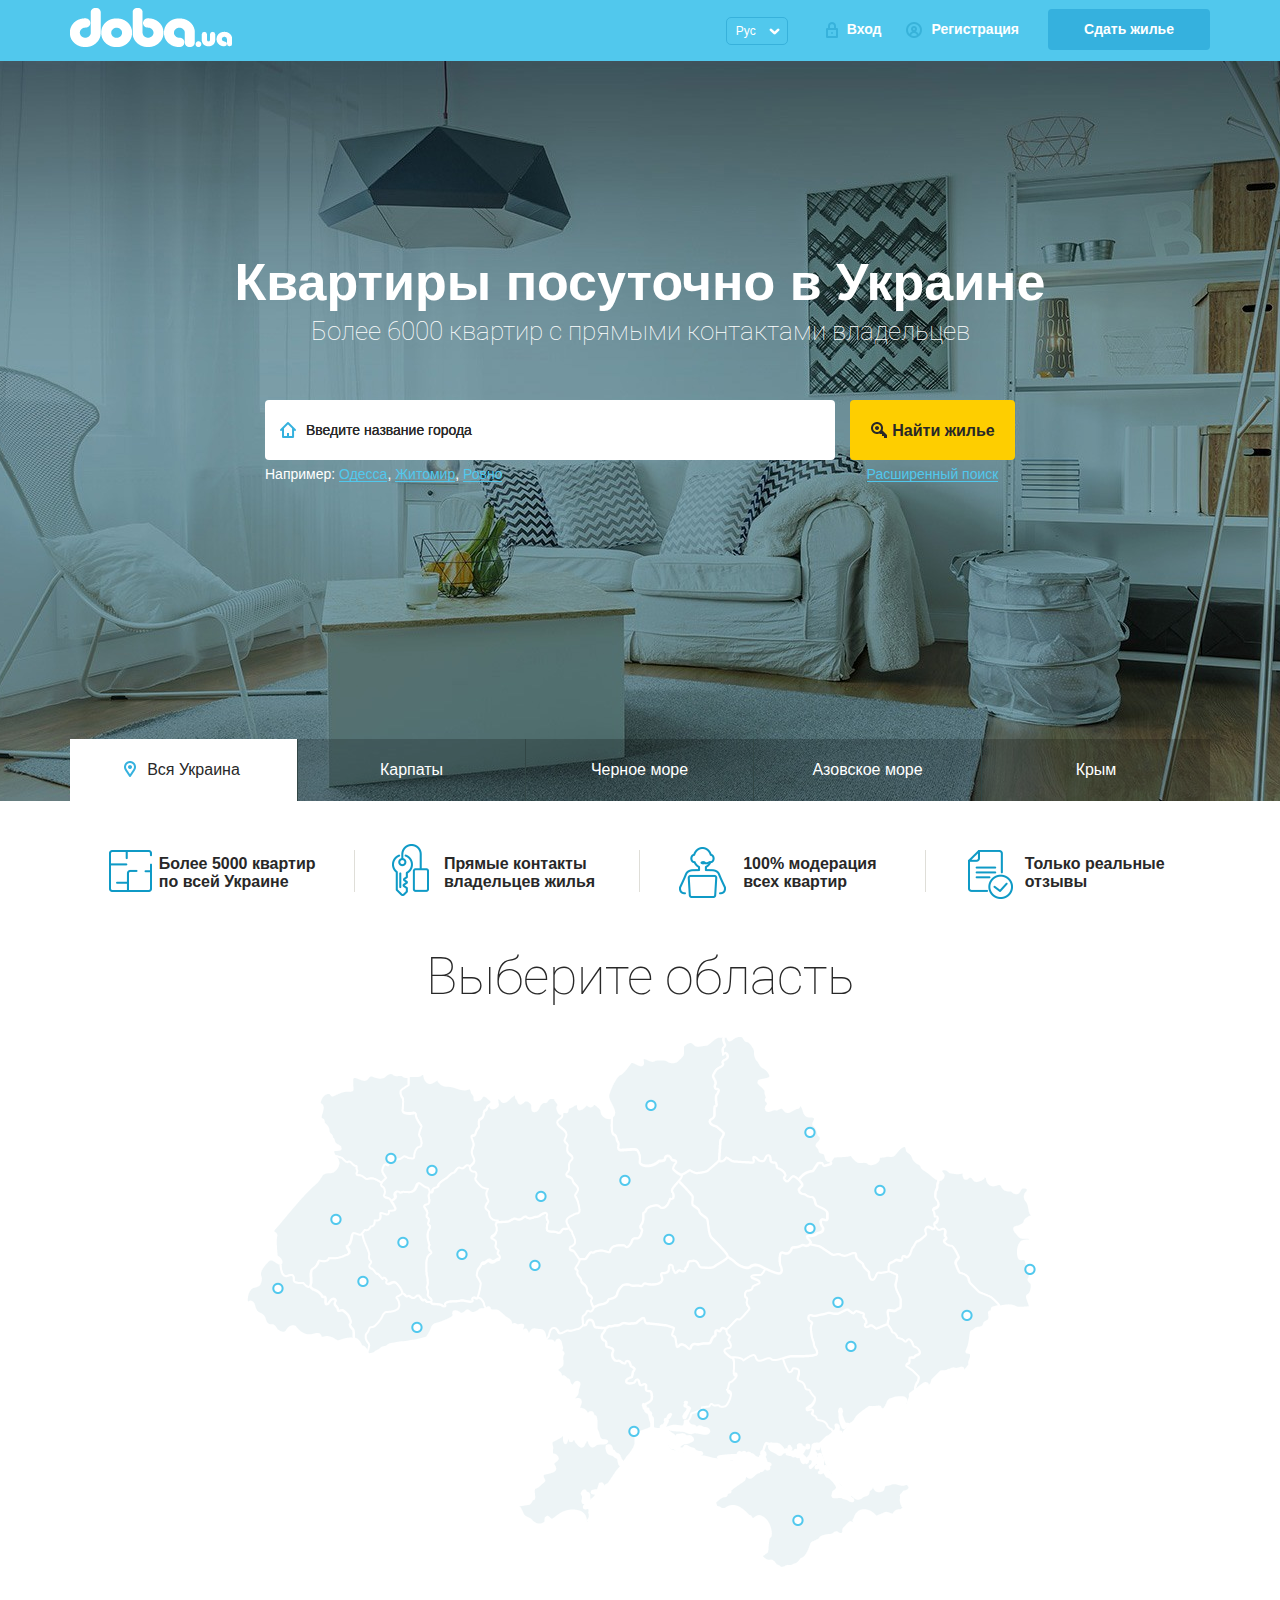
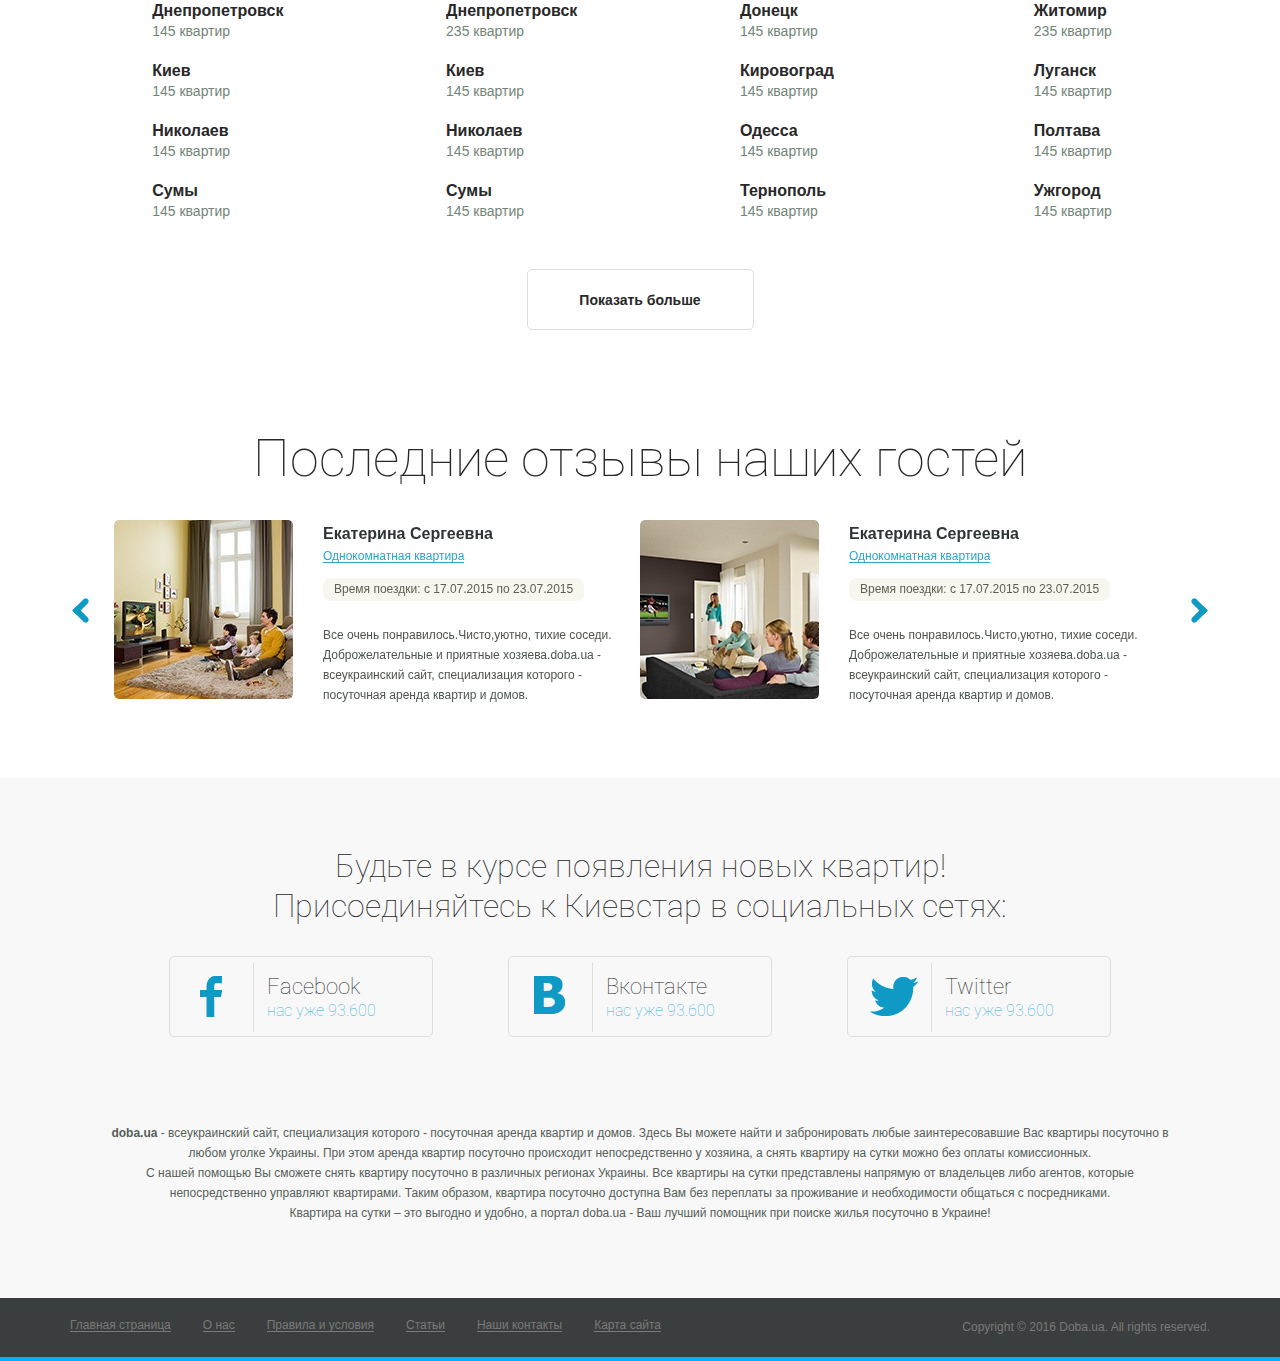
==== index.html @ 769eae26 "prev -v" ====
<!DOCTYPE HTML>
<html class="no-js">
<head>
  <meta http-equiv="Content-Type" content="text/html; charset=utf-8">
  <meta name="SKYPE_TOOLBAR" content="SKYPE_TOOLBAR_PARSER_COMPATIBLE" />
  <meta name = "format-detection" content = "telephone=no" />
  <meta name="viewport" content="width=device-width">
  <meta name="HandheldFriendly" content="true">
  <title>Doba - Главная страница</title>
  <meta name="Description" content="">
  <meta name="Keywords" content="">
  <link rel="stylesheet" type="text/css" href="css/style.css" />
  <link href='https://fonts.googleapis.com/css?family=Roboto:400,100,100italic,300,300italic,400italic,500,700,700italic&amp;subset=latin,cyrillic' rel='stylesheet' type='text/css'>
  <!--[if lte IE 8]>
    <link href= "css/ie8.css" rel= "stylesheet" media= "all" />
    <script src="js/css3-mediaqueries.js"></script>
    <script src="http://html5shiv.googlecode.com/svn/trunk/html5.js"></script>
    <script src="js/jquery.backgroundSize.js"></script>
    <script src="js/ie8.js"></script>
    <script src="js/placeholders.min.js"></script>
    <script src="js/placeholders.js"></script>
  <![endif]-->
</head>

<body>

<div class="b-page">
  
  <!-- begin header -->
  <header class="b-header">
  	<div class="b-page-wrap">
  		<a href="#" class="b-header__logo"></a>
      <a href="#" class="b-button b-header__button" title="Сдать жилье">Сдать жилье</a>
      <a href="#" class="b-header__reg" title="Регистрация" data-reveal-id="registrationModal" data-animation="fade" onClick="checkModalPos('registrationModal');">Регистрация</a>
      <a href="#" class="b-header__enter" title="Вход" data-reveal-id="loginModal" data-animation="fade" onClick="checkModalPos('loginModal');">Вход</a>
      <div class="b-header__select">
        <select class="custom" id="language" name="language">
          <option value="russian">Русский</option>
          <option value="ukrainian">Украинский</option>
          <option value="english">English</option>
        </select>
      </div>
      <div class="clear"></div>
    </div>
  </header>
  <!-- end header -->  
  
  <!-- begin search -->
  <div class="b-search-block">
  	<div class="b-page-wrap">
    	<h1>Квартиры посуточно в Украине</h1>
      <span class="b-search__flats">Более 6000 квартир с прямыми контактами владельцев</span>
      
      <form action="#" method="post">
      	<fieldset>
        	<div class="b-search__form">
          
          	<div class="b-form">
            	<div class="b-form__input-wrap">
                <div class="b-input-wrap">
                	<input type="text" placeholder="Введите название города" class="b-input-wrap__input">
                </div>
                <div class="b-form__example">
                  Например: <a href="#" class="b-example">Одесса</a>, <a href="#" class="b-example">Житомир</a>, <a href="#" class="b-example">Ровно</a>
                </div>
              </div>
            </div>
            
            <div class="b-form__button">
              <input type="submit" value="Найти жилье" class="b-button__yellow">
              <a href="#" class="b-form-adv-search-link">Расширенный поиск</a>
            </div>
            <div class="clear"></div>
            
            <div class="b-form__group-box" id="adv-search">
              <div class="b-form-box">
              	<input type="text" class="b-box__input" placeholder="Заезд" id="date_from">
              </div>
              <div class="b-form-box">
              	<input type="text" class="b-box__input" placeholder="Выезд" id="date_to">
              </div>
              <div class="b-form-box">
                <select class="custom" id="rooms" name="rooms">
                	<option>Кол во комнат</option>
                  <option value="1">1</option>
                  <option value="2">2</option>
                  <option value="3">3</option>
                </select>
              </div>
              <div class="b-form-box">
              	<select class="custom" id="guests" name="guests">
                	<option>Кол во гостей</option>
                  <option value="1">1</option>
                  <option value="2">2</option>
                  <option value="3">3</option>
                  <option value="4">4</option>
                  <option value="5">5</option>
                  <option value="6">6</option>
                  <option value="7">7</option>
                  <option value="8">8</option>
                </select>
              </div>
              <div class="clear"></div>
              
              <div class="b-form-box">
                <select class="custom" id="price" name="price">
                	<option>Цена за сутки</option>
                  <option value="1">500-2000 грн</option>
                  <option value="2">2000-3000 грн</option>
                  <option value="3">3000-5000 грн</option>
                  <option value="4">Более 5000 грн</option>
                </select>
              </div>
              <div class="clear media-clear-1"></div>
              
              <div class="b-form-box b-form-box__nofloat">
              	<label for="house" class="check-label b-box__check"><input type="checkbox" name="check" id="house" value="1" />Частный дом</label>
                <label for="parking" class="check-label b-box__check"><input type="checkbox" name="check" id="parking" value="2" />Охраняемый паркинг</label>
              </div>
              <div class="b-form-box b-form-box__nofloat">
              	<label for="internet" class="check-label b-box__check"><input type="checkbox" name="check" id="internet" value="3" />Интернет</label>
                <label for="documents" class="check-label b-box__check"><input type="checkbox" name="check" id="documents" value="4" />Документы</label>
              </div>
              <div class="b-form-box b-form-box__nofloat">
              	<label for="without_middleman" class="check-label b-box__check"><input type="checkbox" name="check" id="without_middleman" value="5" />Без посредников</label>
                <label for="reservation" class="check-label b-box__check"><input type="checkbox" name="check" id="reservation" value="6" />Бронирование</label>
              </div>
              <div class="clear"></div>
              
            </div>
            
          </div>
        </fieldset>
      </form>
      
    </div>
  </div>
  <!-- end search -->
  
	<!-- begin content -->
  <div class="b-page__content">
  
    <!-- begin regions -->
    <div class="b-page__regions">
      <div class="b-page-wrap b-page-wrap__nopad">  
      
        <div class="b-tabs-block">
          <ul class="b-tabs">
            <li class="b-tabs__tab b-tabs__tab-current"><a href="#" class="b-tab">Вся Украина</a></li>
            <li class="b-tabs__tab"><a href="#" class="b-tab">Карпаты</a></li>
            <li class="b-tabs__tab"><a href="#" class="b-tab">Черное море</a></li>
            <li class="b-tabs__tab"><a href="#" class="b-tab">Азовское море</a></li>
            <li class="b-tabs__tab"><a href="#" class="b-tab">Крым</a></li>
          </ul>
        
          
          <!-- All Ukraine -->
          <div class="b-tabs-block__box b-tabs-block__visible">
            
            <!-- begin regions info -->
            <div class="b-regions__wrap">
              <div class="b-regions__info">
                <span class="b-info__icon1"></span>
                <span class="b-info">Более 5000 квартир <br>по всей Украине</span>
              </div>
              
              <div class="b-regions__info">
                <span class="b-info__icon2"></span>
                <span class="b-info">Прямые контакты <br>владельцев жилья</span>
              </div>
              
              <div class="b-regions__info">
                <span class="b-info__icon3"></span>
                <span class="b-info">100% модерация <br>всех квартир</span>
              </div>
              
              <div class="b-regions__info">
                <span class="b-info__icon4"></span>
                <span class="b-info">Только реальные <br>отзывы</span>
              </div> 
            </div>
            <!-- end regions info -->
            
            <div class="b-map-wrap">
            
            	<h2>Выберите область</h2>
            
            	<!-- begin map All -->
              <div class="b-map b-map__all" onMouseOut="clearMap();">
                <div id="active-map">
                  <div class="b-map__pointers">
                    <img src="img/empty.png" alt="" usemap="#map" />
                    <map name="map" id="map">
                      
                      <!--### begin city pointers ###-->
                      
                      <!-- Kiev pointer -->
                      <area shape="circle" coords="380,143,17" alt="" href="#" id="pt_1">
                      <!-- /Kiev pointer -->
                      
                      <!-- Lvov pointer -->
                      <area shape="circle" coords="90,184,13" alt=""  href="#" id="pt_2">
                      <!-- /Lvov pointer -->
                      
                      <!-- Uzhgorod pointer -->
                      <area shape="circle" coords="33,252,12" alt="" href="#" id="pt_3">
                      <!-- /Uzhgorod pointer -->
                      
                      <!-- Lutsk pointer -->
                      <area shape="circle" coords="146,122,13" alt="" href="#" id="pt_4">
                      <!-- /Lutsk pointer -->
                      
                      <!-- Ivano-Frankovsk pointer -->
                      <area shape="circle" coords="118,245,14" alt="" href="#" id="pt_5">
                      <!-- /Ivano-Frankovsk pointer -->
                      
                      <!-- Ternopol pointer -->
                      <area shape="circle" coords="158,207,13" alt="" href="#" id="pt_6">
                      <!-- /Ternopol pointer -->
                      
                      <!-- Rovno pointer -->
                      <area shape="circle" coords="187,133,15" alt="" href="#" id="pt_7">
                      <!-- /Rovno pointer -->
                      
                      <!-- Chernovzy pointer -->
                      <area shape="circle" coords="172,290,14" alt="" href="#" id="pt_8">
                      <!-- /Chernovzy pointer -->
                      
                      <!-- Hmelnitskiy pointer -->
                      <area shape="circle" coords="217,217,16" alt="" href="#" id="pt_9">
                      <!-- /Hmelnitskiy pointer -->
                      
                      <!-- Vinniza pointer -->
                      <area shape="circle" coords="290,228,13" alt="" href="#" id="pt_10">
                      <!-- /Vinniza pointer -->
                      
                      <!-- Zhitomir pointer -->
                      <area shape="circle" coords="296,159,14" alt="" href="#" id="pt_11">
                      <!-- /Zhitomir pointer -->
                      
                      <!-- Odessa pointer -->
                      <area shape="circle" coords="389,395,18" alt="" href="#" id="pt_12">
                      <!-- /Odessa pointer -->
                      
                      <!-- Nikolaev pointer -->
                      <area shape="circle" coords="457,376,17" alt="" href="#" id="pt_13">
                      <!-- /Nikolaev pointer -->
                      
                      <!-- Kirovograd pointer -->
                      <area shape="circle" coords="455,276,14" alt="" href="#" id="pt_14">
                      <!-- /Kirovograd pointer -->
                      
                      <!-- Cherkasy pointer -->
                      <area shape="circle" coords="424,204,15" alt="" href="#" id="pt_15">
                      <!-- /Cherkasy pointer -->
                      
                      <!-- Chernigov pointer -->
                      <area shape="circle" coords="406,69,16" alt="" href="#" id="pt_16">
                      <!-- /Chernigov pointer -->
                      
                      <!-- Simferopol pointer -->
                      <area shape="circle" coords="553,484,16" alt="" href="#" id="pt_17">
                      <!-- /Simferopol pointer -->
                      
                      <!-- Herson pointer -->
                      <area shape="circle" coords="490,400,16" alt="" href="#" id="pt_18">
                      <!-- /Herson pointer -->
                      
                      <!-- Dnepropetrovsk pointer -->
                      <area shape="circle" coords="592,265,16" alt="" href="#" id="pt_19">
                      <!-- /Dnepropetrovsk pointer -->
                      
                      <!-- Poltava pointer -->
                      <area shape="circle" coords="564,190,17" alt="" href="#" id="pt_20">
                      <!-- /Poltava pointer -->
                      
                      <!-- Sumy pointer -->
                      <area shape="circle" coords="564,96,15" alt="" href="#" id="pt_21">
                      <!-- /Sumy pointer -->
                      
                      <!-- Zaporozhye pointer -->
                      <area shape="circle" coords="606,309,14" alt="" href="#" id="pt_22">
                      <!-- /Zaporozhye pointer -->
                      
                      <!-- Kharkov pointer -->
                      <area shape="circle" coords="634,154,14" alt="" href="#" id="pt_23">
                      <!-- /Kharkov pointer -->
                      
                      <!-- Donezk pointer -->
                      <area shape="circle" coords="721,278,17" alt="" href="#" id="pt_24">
                      <!-- /Donezk pointer -->
                      
                      <!-- Lugansk pointer -->
                      <area shape="circle" coords="784,231,17" alt="" href="#" id="pt_25">
                      <!-- /Lugansk pointer -->
                      
                      <!--### end city pointers ###-->
                      
                      
                      <!-- Kiev -->
                      <area shape="poly" coords="344,68,319,78,314,84,320,103,326,121,320,136,333,150,331,159,334,172,320,183,329,202,326,211,334,220,362,214,380,208,393,198,404,172,418,174,434,146,435,136,426,135,427,125,420,123,405,128,394,126,390,114,376,114,366,93,364,81" alt="" href="javascript:void(0);" id="map1" class="b-map__bg">
                      <!-- /Kiev -->
                      
                      <!-- Lvov -->
                      <area shape="poly" coords="78,137,29,193,32,203,32,217,38,223,38,235,46,238,48,245,62,249,65,247,64,237,72,224,103,219,103,212,107,197,113,199,118,195,128,189,130,183,133,181,136,178,141,178,143,173,148,174,146,163,138,157,134,149,130,144,120,141,111,139,108,129,100,125,90,120,94,131" alt="" href="javascript:void(0);" id="map2" class="b-map__bg">
                      <!-- /Lvov -->
                      
                      <!-- Uzhgorod (Zakarpatie) -->
                      <area shape="poly" coords="24,223,32,228,37,239,46,241,58,250,66,256,75,263,79,269,86,265,91,275,98,279,102,289,106,303,92,300,61,296,54,295,50,287,42,289,38,294,20,285,17,276,3,265,4,256,12,251" alt="" href="javascript:void(0);" id="map3" class="b-map__bg">
                      <!-- /Uzhgorod (Zakarpatie) -->
                      
                      <!-- Lutsk (Volyn) -->
                      <area shape="poly" coords="80,57,75,65,79,70,76,79,80,88,85,96,90,105,98,111,90,117,108,127,111,137,130,143,133,146,139,142,141,142,143,137,150,136,157,136,158,132,159,126,166,122,171,113,176,106,173,94,174,87,170,75,156,75,158,63,154,53,162,49,161,41,140,37,135,43,125,41,116,44,109,43,96,51" alt="" href="javascript:void(0);" id="map4" class="b-map__bg">
                      <!-- /Lutsk (Volyn) -->
                      
                      <!-- Ivano-Frankovsk -->
                      <area shape="poly" coords="114,199,122,217,123,232,140,247,148,247,155,259,148,262,153,269,148,273,142,277,138,277,132,290,120,300,124,315,108,302,100,279,90,273,88,263,80,266,63,250,69,247,66,239,74,226,104,222,108,201" alt="" href="javascript:void(0);" id="map5" class="b-map__bg">
                      <!-- /Ivano-Frankovsk -->
                      
                      <!-- Ternopol -->
                      <area shape="poly" coords="150,157,164,157,172,148,182,151,184,161,178,171,183,187,182,206,184,219,180,228,185,266,173,259,168,262,158,261,150,247,141,245,125,232,124,218,116,199,131,188,141,180,148,176" alt="" href="javascript:void(0);" id="map6" class="b-map__bg">
                      <!-- /Ternopol -->
                      
                      <!-- Rovno -->
                      <area shape="poly" coords="164,41,178,39,184,49,190,46,194,50,204,53,220,57,228,65,239,59,244,66,238,79,227,99,228,111,230,125,222,132,216,134,212,130,207,139,186,155,180,149,173,147,164,155,149,155,147,161,136,146,142,143,155,139,161,132,162,123,178,109,172,75,158,71,160,65,157,54" alt="" href="javascript:void(0);" id="map7" class="b-map__bg">
                      <!-- /Rovno -->
                      
                      <!-- Chernovzy -->
                      <area shape="poly" coords="126,317,144,307,174,303,186,290,201,283,210,275,216,277,222,275,226,278,242,273,232,264,225,265,202,267,198,271,186,268,174,262,160,263,155,262,153,264,155,270,144,279,139,279,134,292,124,299" alt="" href="javascript:void(0);" id="map8" class="b-map__bg">
                      <!-- /Chernovzy -->
                      
                      <!-- Hmelnitskiy -->
                      <area shape="poly" coords="224,134,229,137,227,145,242,155,244,167,238,173,244,179,251,186,251,195,244,200,250,207,252,220,244,225,235,226,232,235,231,246,230,261,206,264,196,269,187,267,183,229,187,221,184,201,185,193,181,171,186,159,204,145,212,134,216,137" alt="" href="javascript:void(0);" id="map9" class="b-map__bg">
                      <!-- /Hmelnitskiy -->
                      
                      <!-- Vinniza -->
                      <area shape="poly" coords="254,185,270,182,283,181,298,177,302,182,302,192,312,196,320,192,326,201,323,209,334,222,328,228,347,268,338,275,336,289,316,295,308,291,304,298,294,292,282,294,271,287,254,273,242,269,233,261,236,229,254,221,249,200,252,196" alt="" href="javascript:void(0);" id="map10" class="b-map__bg">
                      <!-- /Vinniza -->
                      
                      <!-- Zhitomir -->
                      <area shape="poly" coords="244,73,254,69,253,63,259,65,269,60,274,66,284,64,287,75,297,65,306,62,312,69,316,77,312,82,324,120,318,134,330,151,328,159,332,170,318,181,320,189,312,194,304,191,303,181,297,176,252,183,241,173,246,168,245,159,244,155,230,143,232,136,226,133,232,127,229,101" alt="" href="javascript:void(0);" id="map11" class="b-map__bg">
                      <!-- /Zhitomir -->
                      
                      <!-- Odessa -->
                      <area shape="poly" coords="306,299,316,307,318,327,314,333,327,344,334,345,336,353,334,358,338,369,344,375,352,377,356,400,353,407,338,412,329,402,322,407,315,401,310,407,314,420,309,426,310,430,298,437,301,445,290,451,290,461,282,467,275,469,291,485,298,486,304,481,330,473,342,479,336,461,339,455,347,462,349,455,358,449,370,442,404,430,414,415,404,387,398,363,404,361,393,346,380,343,386,333,381,326,370,325,363,312,358,302,360,293,351,291,346,285,341,289" alt="" href="javascript:void(0);" id="map12" class="b-map__bg">
                      <!-- /Odessa -->
                      
                      <!-- Nikolaev -->
                      <area shape="poly" coords="362,292,390,288,398,283,400,287,427,291,432,309,442,311,445,308,464,307,473,296,478,293,486,309,480,313,487,323,490,341,482,352,486,359,483,369,475,379,470,386,457,395,446,391,440,391,430,389,420,389,421,381,411,390,401,365,406,359,393,344,384,341,388,331,378,323,371,323,360,300" alt="" href="javascript:void(0);" id="map13" class="b-map__bg">
                      <!-- /Nikolaev -->
                      
                      <!-- Kirovograd -->
                      <area shape="poly" coords="342,275,359,268,372,261,378,249,390,251,398,249,413,249,416,241,422,236,422,230,430,238,438,235,447,226,458,233,482,223,496,232,519,232,508,238,515,245,500,255,503,275,482,291,470,295,462,304,442,307,437,307,428,290,399,283,362,290,348,285,339,285" alt="" href="javascript:void(0);" id="map14" class="b-map__bg">
                      <!-- /Kirovograd -->
                      
                      <!-- Cherkasy -->
                      <area shape="poly" coords="436,150,446,159,448,168,464,183,464,201,481,219,458,230,446,224,433,235,422,229,420,235,412,245,376,247,370,259,348,269,331,228,338,223,369,213,393,203,406,174,419,175" alt="" href="javascript:void(0);" id="map15" class="b-map__bg">
                      <!-- /Cherkasy -->
                                          
                      <!-- Chernigov -->
                      <area shape="poly" coords="365,60,386,29,396,33,398,25,404,28,420,25,433,27,440,9,443,7,452,10,473,4,480,9,477,14,479,20,478,29,468,37,470,47,471,55,467,85,479,97,474,125,462,135,448,137,444,134,436,137,428,133,429,125,421,122,404,125,396,123,393,113,377,110,366,79" alt="" href="javascript:void(0);" id="map16" class="b-map__bg">
                      <!-- /Chernigov -->
                      
                      <!-- Simferopol (Krim) -->
                      <area shape="poly" coords="472,467,520,435,520,413,534,419,541,419,565,430,589,453,588,461,601,467,628,453,661,449,655,459,656,473,632,480,615,475,598,495,570,524,545,530,518,525,521,510" alt="" href="javascript:void(0);" id="map17" class="b-map__bg">
                      <!-- /Simferopol (Krim) -->
                      
                      <!-- Herson -->
                      <area shape="poly" coords="427,395,456,400,463,397,464,391,476,377,486,368,485,351,492,341,490,324,497,327,507,321,513,327,522,323,538,325,544,339,550,335,553,343,568,365,562,374,586,394,580,409,557,412,538,413,522,411,514,421,501,415,467,422,445,409,448,401" alt="" href="javascript:void(0);" id="map18" class="b-map__bg">
                      <!-- /Herson -->
                      
                      <!-- Dnepropetrovsk -->
                      <area shape="poly" coords="521,235,535,239,537,218,553,211,566,209,585,219,606,217,626,243,635,237,650,238,650,248,654,274,645,273,642,288,631,291,619,290,618,279,606,274,600,280,584,279,565,280,568,291,568,299,571,317,538,321,513,322,507,319,497,323,484,315,487,311,482,294,505,278,504,257,517,245,513,239" alt="" href="javascript:void(0);" id="map19" class="b-map__bg">
                      <!-- /Dnepropetrovsk -->
                      
                      <!-- Poltava -->
                      <area shape="poly" coords="481,122,508,126,512,123,519,127,523,119,541,143,546,141,557,149,553,154,568,161,580,177,575,185,578,195,570,202,563,207,536,216,534,235,522,232,497,229,483,221,467,200,466,183,450,168,448,159,436,148,436,139,448,139,459,138" alt="" href="javascript:void(0);" id="map20" class="b-map__bg">
                      <!-- /Poltava -->
                      
                      <!-- Sumy -->
                      <area shape="poly" coords="521,39,514,44,522,58,524,74,530,71,540,75,560,74,567,81,577,90,578,105,574,109,580,127,569,128,566,133,552,142,545,139,542,139,522,117,519,123,512,122,505,123,478,120,481,99,470,83,473,54,472,37,482,28,480,12,485,6,494,3,506,8" alt="" href="javascript:void(0);" id="map21" class="b-map__bg">
                      <!-- /Sumy -->
                      
                      <!-- Zaporozhye -->
                      <area shape="poly" coords="588,390,594,386,604,385,626,372,637,372,654,360,662,363,667,353,672,341,662,330,664,321,674,317,664,304,660,305,650,300,642,289,630,293,619,291,616,280,607,275,596,283,586,283,580,281,568,281,574,315,539,323,545,335,550,335,570,363,566,373,581,388" alt="" href="javascript:void(0);" id="map22" class="b-map__bg">
                      <!-- /Zaporozhye -->
                      
                      <!-- Kharkov -->
                      <area shape="poly" coords="590,121,604,121,613,127,618,127,622,129,636,123,647,121,657,111,674,133,692,146,691,162,694,169,686,173,692,183,689,193,678,191,680,198,669,207,664,218,654,221,644,225,642,235,634,235,626,239,608,216,586,216,569,207,580,201,581,181,582,174,572,162,558,153,560,149,554,144,571,132,583,128" alt="" href="javascript:void(0);" id="map23" class="b-map__bg">
                      <!-- /Kharkov -->
                      
                      <!-- Donezk -->
                      <area shape="poly" coords="697,194,700,207,711,213,714,222,710,227,713,235,723,237,728,251,738,259,751,267,742,277,738,287,728,292,722,314,725,318,720,330,700,333,686,346,672,348,675,341,666,329,667,323,675,317,666,303,658,302,644,289,647,276,656,277,652,239,645,235,646,227,665,219,677,205,682,195" alt="" href="javascript:void(0);" id="map24" class="b-map__bg">
                      <!-- /Donezk -->
                      
                      <!-- Lugansk -->                 
                      <area shape="poly" coords="697,134,716,137,721,143,726,139,730,145,738,141,743,148,755,148,771,155,780,152,778,161,784,177,770,190,779,202,772,215,786,220,791,226,793,237,786,250,780,267,755,267,739,257,730,247,724,237,714,230,717,219,712,209,702,205,699,191,692,193,693,180,691,174,695,167,694,147" alt="" href="javascript:void(0);" id="map25" class="b-map__bg">
                      <!-- /Lugansk -->
                      
                    </map>
                     
                  </div>
                </div>
                
                
                <div class="b-map__cities">
                  <a href="#" class="b-city b-city__1" id="city_link_1">Киев</a>
                  <a href="#" class="b-city b-city__2" id="city_link_2">Львов</a>
                  <a href="#" class="b-city b-city__3" id="city_link_3">Ужгород</a>
                  <a href="#" class="b-city b-city__4" id="city_link_4">Луцк</a>
                  <a href="#" class="b-city b-city__5" id="city_link_5">Ивано-Франковск</a>
                  <a href="#" class="b-city b-city__6" id="city_link_6">Тернополь</a>
                  <a href="#" class="b-city b-city__7" id="city_link_7">Ровно</a>
                  <a href="#" class="b-city b-city__8" id="city_link_8">Черновцы</a>
                  <a href="#" class="b-city b-city__9" id="city_link_9">Хмельницкий</a>
                  <a href="#" class="b-city b-city__10" id="city_link_10">Винница</a>
                  <a href="#" class="b-city b-city__11" id="city_link_11">Житомир</a>
                  <a href="#" class="b-city b-city__12" id="city_link_12">Одесса</a>
                  <a href="#" class="b-city b-city__13" id="city_link_13">Николаев</a>
                  <a href="#" class="b-city b-city__14" id="city_link_14">Кировоград</a>
                  <a href="#" class="b-city b-city__15" id="city_link_15">Черкасы</a>
                  <a href="#" class="b-city b-city__16" id="city_link_16">Чернигов</a>
                  <a href="#" class="b-city b-city__17" id="city_link_17">Симферополь</a>
                  <a href="#" class="b-city b-city__18" id="city_link_18">Херсон</a>
                  <a href="#" class="b-city b-city__19" id="city_link_19">Днепропетровск</a>
                  <a href="#" class="b-city b-city__20" id="city_link_20">Полтава</a>
                  <a href="#" class="b-city b-city__21" id="city_link_21">Сумы</a>
                  <a href="#" class="b-city b-city__22" id="city_link_22">Запорожье</a>
                  <a href="#" class="b-city b-city__23" id="city_link_23">Харьков</a>
                  <a href="#" class="b-city b-city__24" id="city_link_24">Донецк</a>
                  <a href="#" class="b-city b-city__25" id="city_link_25">Луганск</a>
                  
                </div>
                
              </div>
            </div>
            <!-- end map All -->
            
          </div>
          <!-- /All Ukraine -->
          
          
          <!-- Karpaty -->
          <div class="b-tabs-block__box">
          	
            <!-- begin regions info -->
            <div class="b-regions__wrap">
              <div class="b-regions__info">
                <span class="b-info__icon1"></span>
                <span class="b-info">Более 5000 квартир <br>по всей Украине</span>
              </div>
              
              <div class="b-regions__info">
                <span class="b-info__icon2"></span>
                <span class="b-info">Прямые контакты <br>владельцев жилья</span>
              </div>
              
              <div class="b-regions__info">
                <span class="b-info__icon3"></span>
                <span class="b-info">100% модерация <br>всех квартир</span>
              </div>
              
              <div class="b-regions__info">
                <span class="b-info__icon4"></span>
                <span class="b-info">Только реальные <br>отзывы</span>
              </div> 
            </div>
            <!-- end regions info -->
            
            <div class="b-map-wrap">
            
            	<h2>Выберите область</h2>
              
              <div class="b-map__region-descrip">
              	<span class="b-region-descrip__head">Карпаты</span>
                <span class="b-region-descrip__flats"><strong class="b-flats">250</strong> квартир</span>
                <p class="b-region-descrip">Отдых в Карпатах - заряд положительных эмоций, 
бодрости и энергией на весь год! Карпаты идеально 
подходят для ценителей природы и зимних видов спорта. 
Этот регион Украины называют экологически чистым. 
Сюда можно приезжать и полюбоваться на местные 
красоты, и с целью подлечиться. </p>
              </div>
            
            	<!-- begin map Karpaty -->
              <div class="b-map b-map__karpaty">
                <div id="active-map-karpaty">
                  <div class="b-map__pointers b-map__pointers-karpaty">
                    <img src="img/empty2.png" alt="" usemap="#map_karpaty" />
                    <map name="map_karpaty">
                    	
                      <!--### begin city pointers Karpaty ###-->
                      
                      <!-- Skole pointer -->
                      <area shape="circle" coords="239,140,17" alt="" href="#" id="pt_karp1">
                      <!-- /Skole pointer -->
                      <area shape="circle" coords="223,248,16" alt="" href="#" id="pt_karp2">
                      <area shape="circle" coords="259,246,14" alt="" href="#" id="pt_karp3">
                      <area shape="circle" coords="263,224,13" alt="" href="#" id="pt_karp4">
                      
                      <!--### end city pointers Karpaty ###-->
                      
                    </map>
                  </div>
                  
                  <div class="b-map__cities">
                  	<a href="#" class="b-city b-city__karp1" id="city_link_karp1">Сколе</a>
                    <a href="#" class="b-city b-city__karp2" id="city_link_karp2">Сколе</a>
                    <a href="#" class="b-city b-city__karp3" id="city_link_karp3">Сколе</a>
                    <a href="#" class="b-city b-city__karp4" id="city_link_karp4">Сколе</a>
                  </div>
                  
                </div>
              </div>
            	<!-- end map Karpaty -->
            
            </div>
            
          </div>
          <!-- /Karpaty -->
          
          
          <!-- Black sea -->
          <div class="b-tabs-block__box">
            
            <!-- begin regions info -->
            <div class="b-regions__wrap">
            	<div class="b-regions__info">
                <span class="b-info__icon2"></span>
                <span class="b-info">Прямые контакты <br>владельцев жилья</span>
              </div>
              
              <div class="b-regions__info">
                <span class="b-info__icon1"></span>
                <span class="b-info">Более 5000 квартир <br>по всей Украине</span>
              </div>
              
              <div class="b-regions__info">
                <span class="b-info__icon4"></span>
                <span class="b-info">Только реальные <br>отзывы</span>
              </div> 
              
              <div class="b-regions__info">
                <span class="b-info__icon3"></span>
                <span class="b-info">100% модерация <br>всех квартир</span>
              </div>
            </div>
            <!-- end regions info -->
            
            <div class="b-map-wrap">
            
            	<h2>Выберите область</h2>
              
              <div class="b-map__region-descrip">
              	<span class="b-region-descrip__head">Черное море</span>
                <span class="b-region-descrip__flats"><strong class="b-flats">250</strong> квартир</span>
                <p class="b-region-descrip">Отдых в Карпатах - заряд положительных эмоций, 
бодрости и энергией на весь год! Карпаты идеально 
подходят для ценителей природы и зимних видов спорта. 
Этот регион Украины называют экологически чистым. 
Сюда можно приезжать и полюбоваться на местные 
красоты, и с целью подлечиться. </p>
              </div>
            
            	<!-- begin map Black -->
              <div class="b-map b-map__blacksea">
                <div id="active-map-blacksea">
                  <div class="b-map__pointers b-map__pointers-blacksea">
                    <img src="img/empty2.png" alt="" usemap="#map_blacksea" />
                    <map name="map_blacksea">
                      
                      <!--### begin city pointers Black sea ###-->
                      
                      <!-- Odessa pointer -->
                      <area shape="circle" coords="209,144,18" alt="" href="#" id="pt_blacksea1">
                      <!-- /Odessa pointer -->
                      <area shape="circle" coords="164,224,14" alt="" href="#" id="pt_blacksea2">
                      <area shape="circle" coords="205,178,15" alt="" href="#" id="pt_blacksea3">
                      <area shape="circle" coords="337,62,16" alt="" href="#" id="pt_blacksea4">
                      <area shape="circle" coords="423,112,16" alt="" href="#" id="pt_blacksea5">
                      <area shape="circle" coords="452,199,16" alt="" href="#" id="pt_blacksea6">
                      
                      <!--### end city pointers Black sea ###-->
                      
                    </map>
                    
                  </div>
                  
                  <div class="b-map__cities">
                  	<a href="#" class="b-city b-city__blacksea1" id="city_link_blacksea1">Одесса</a>
                    <a href="#" class="b-city b-city__blacksea2" id="city_link_blacksea2">Одесса</a>
                    <a href="#" class="b-city b-city__blacksea3" id="city_link_blacksea3">Одесса</a>
                    <a href="#" class="b-city b-city__blacksea4" id="city_link_blacksea4">Одесса</a>
                    <a href="#" class="b-city b-city__blacksea5" id="city_link_blacksea5">Одесса</a>
                    <a href="#" class="b-city b-city__blacksea6" id="city_link_blacksea6">Одесса</a>
                  </div>
                  
                </div>
              </div>
            	<!-- end map Black -->
            
            </div>
            
          </div>
          <!-- /Black sea -->
          
          
          <!-- Azov sea -->
          <div class="b-tabs-block__box">
            
            <!-- begin regions info -->
            <div class="b-regions__wrap">
            	<div class="b-regions__info">
                <span class="b-info__icon2"></span>
                <span class="b-info">Прямые контакты <br>владельцев жилья</span>
              </div>
              
              <div class="b-regions__info">
                <span class="b-info__icon1"></span>
                <span class="b-info">Более 5000 квартир <br>по всей Украине</span>
              </div>
              
              <div class="b-regions__info">
                <span class="b-info__icon4"></span>
                <span class="b-info">Только реальные <br>отзывы</span>
              </div> 
              
              <div class="b-regions__info">
                <span class="b-info__icon3"></span>
                <span class="b-info">100% модерация <br>всех квартир</span>
              </div>
            </div>
            <!-- end regions info -->
            
            <div class="b-map-wrap">
            
            	<h2>Выберите область</h2>
              
              <div class="b-map__region-descrip">
              	<span class="b-region-descrip__head">Азовское море</span>
                <span class="b-region-descrip__flats"><strong class="b-flats">250</strong> квартир</span>
                <p class="b-region-descrip">Отдых в Карпатах - заряд положительных эмоций, 
бодрости и энергией на весь год! Карпаты идеально 
подходят для ценителей природы и зимних видов спорта. 
Этот регион Украины называют экологически чистым. 
Сюда можно приезжать и полюбоваться на местные 
красоты, и с целью подлечиться. </p>
              </div>
            
            	<!-- begin map Azov -->
              <div class="b-map b-map__azovsea">
                <div id="active-map-azovsea">
                  <div class="b-map__pointers b-map__pointers-azovsea">
                    <img src="img/empty2.png" alt="" usemap="#map_azovsea" />
                    <map name="map_azovsea">
                    	
                      <!--### begin city pointers Azov sea ###-->
                      
                      <!-- Primorsk pointer -->
                      <area shape="circle" coords="277,167,22" alt="" href="#" id="pt_azovsea1">
                      <!-- /Primorsk pointer -->
                      <area shape="circle" coords="129,266,18" alt="" href="#" id="pt_azovsea2">
                      <area shape="circle" coords="337,161,17" alt="" href="#" id="pt_azovsea3">
                      <area shape="circle" coords="413,91,16" alt="" href="#" id="pt_azovsea4">
                      
                      <!--### end city pointers Azov sea ###-->
                      
                    </map>  
                    
                  </div>
                  
                  <div class="b-map__cities">
                  	<a href="#" class="b-city b-city__azovsea1" id="city_link_azovsea1">Приморск</a>
                    <a href="#" class="b-city b-city__azovsea2" id="city_link_azovsea2">Приморск</a>
                    <a href="#" class="b-city b-city__azovsea3" id="city_link_azovsea3">Приморск</a>
                    <a href="#" class="b-city b-city__azovsea4" id="city_link_azovsea4">Приморск</a>
                  </div>
                  
                </div>
              </div>
            	<!-- end map Azov -->
            
            </div>
            
          </div>
          <!-- /Azov sea -->
          
          
          <!-- Krim -->
          <div class="b-tabs-block__box">
            
            <!-- begin regions info -->
            <div class="b-regions__wrap">
            	<div class="b-regions__info">
                <span class="b-info__icon2"></span>
                <span class="b-info">Прямые контакты <br>владельцев жилья</span>
              </div>
              
              <div class="b-regions__info">
                <span class="b-info__icon1"></span>
                <span class="b-info">Более 5000 квартир <br>по всей Украине</span>
              </div>
              
              <div class="b-regions__info">
                <span class="b-info__icon4"></span>
                <span class="b-info">Только реальные <br>отзывы</span>
              </div> 
              
              <div class="b-regions__info">
                <span class="b-info__icon3"></span>
                <span class="b-info">100% модерация <br>всех квартир</span>
              </div>
            </div>
            <!-- end regions info -->
            
            <div class="b-map-wrap">
            
            	<h2>Выберите область</h2>
              
              <div class="b-map__region-descrip">
              	<span class="b-region-descrip__head">Крым</span>
                <span class="b-region-descrip__flats"><strong class="b-flats">250</strong> квартир</span>
                <p class="b-region-descrip">Отдых в Карпатах - заряд положительных эмоций, 
бодрости и энергией на весь год! Карпаты идеально 
подходят для ценителей природы и зимних видов спорта. 
Этот регион Украины называют экологически чистым. 
Сюда можно приезжать и полюбоваться на местные 
красоты, и с целью подлечиться. </p>
              </div>
            
            	<!-- begin map Krim -->
              <div class="b-map b-map__krim">
                <div id="active-map-krim">
                  <div class="b-map__pointers b-map__pointers-krim">
                    <img src="img/empty2.png" alt="" usemap="#map_krim" />
                    <map name="map_krim">
                    	
                      <!--### begin city pointers Krim ###-->
                      
                      <!-- Armyansk pointer -->
                      <area shape="circle" coords="173,146,18" alt="" href="#" id="pt_krim1">
                      <!-- /Armyansk pointer -->
                      <area shape="circle" coords="127,286,16" alt="" href="#" id="pt_krim2">
                      <area shape="circle" coords="155,295,15" alt="" href="#" id="pt_krim3">
                      <area shape="circle" coords="217,320,19" alt="" href="#" id="pt_krim4">
                      <area shape="circle" coords="148,384,15" alt="" href="#" id="pt_krim5">
                      <area shape="circle" coords="173,421,16" alt="" href="#" id="pt_krim6">
                      <area shape="circle" coords="198,420,11" alt="" href="#" id="pt_krim7">
                      <area shape="circle" coords="217,410,10" alt="" href="#" id="pt_krim8">
                      <area shape="circle" coords="229,399,9" alt="" href="#" id="pt_krim9">
                      <area shape="circle" coords="240,392,8" alt="" href="#" id="pt_krim10">
                      <area shape="circle" coords="245,369,9" alt="" href="#" id="pt_krim11">
                      <area shape="circle" coords="314,331,12" alt="" href="#" id="pt_krim12">
                      <area shape="circle" coords="343,312,12" alt="" href="#" id="pt_krim13">
                      <area shape="circle" coords="354,292,11" alt="" href="#" id="pt_krim14">
                      <area shape="circle" coords="399,243,14" alt="" href="#" id="pt_krim15">
                      <area shape="circle" coords="474,254,15" alt="" href="#" id="pt_krim16">
                      
                      <!--### end city pointers Krim ###-->
                      
                    </map>   
                    
                  </div>
                  
                  <div class="b-map__cities">
                  	<a href="#" class="b-city b-city__krim1" id="city_link_krim1">Армянск</a>
                    <a href="#" class="b-city b-city__krim2" id="city_link_krim2">Армянск</a>
                    <a href="#" class="b-city b-city__krim3" id="city_link_krim3">Армянск</a>
                    <a href="#" class="b-city b-city__krim4" id="city_link_krim4">Армянск</a>
                    <a href="#" class="b-city b-city__krim5" id="city_link_krim5">Армянск</a>
                    <a href="#" class="b-city b-city__krim6" id="city_link_krim6">Армянск</a>
                    <a href="#" class="b-city b-city__krim7" id="city_link_krim7">Армянск</a>
                    <a href="#" class="b-city b-city__krim8" id="city_link_krim8">Армянск</a>
                    <a href="#" class="b-city b-city__krim9" id="city_link_krim9">Армянск</a>
                    <a href="#" class="b-city b-city__krim10" id="city_link_krim10">Армянск</a>
                    <a href="#" class="b-city b-city__krim11" id="city_link_krim11">Армянск</a>
                    <a href="#" class="b-city b-city__krim12" id="city_link_krim12">Армянск</a>
                    <a href="#" class="b-city b-city__krim13" id="city_link_krim13">Армянск</a>
                    <a href="#" class="b-city b-city__krim14" id="city_link_krim14">Армянск</a>
                    <a href="#" class="b-city b-city__krim15" id="city_link_krim15">Армянск</a>
                    <a href="#" class="b-city b-city__krim16" id="city_link_krim16">Армянск</a>
                  </div>
                  
                </div>
              </div>
            	<!-- end map Krim -->
            
            </div>
            
          </div>
          <!-- /Krim -->
          
        </div>
        
        <div class="b-page-wrap">
          
          <!-- begin cities -->
          <div class="b-page__city-list">
            <ul class="b-city-list">
              <li class="b-city-list__item">
                <a href="#" class="b-city-list__link"><span class="b-city-list__city">Днепропетровск</span>145 квартир</a>
              </li>
              <li class="b-city-list__item">
                <a href="#" class="b-city-list__link"><span class="b-city-list__city">Днепропетровск</span>235 квартир</a>
              </li>
              <li class="b-city-list__item">
                <a href="#" class="b-city-list__link"><span class="b-city-list__city">Донецк</span>145 квартир</a>
              </li>
              <li class="b-city-list__item">
                <a href="#" class="b-city-list__link"><span class="b-city-list__city">Житомир</span>235 квартир</a>
              </li>
              <li class="b-city-list__item">
                <a href="#" class="b-city-list__link"><span class="b-city-list__city">Киев</span>145 квартир</a>
              </li>
              <li class="b-city-list__item">
                <a href="#" class="b-city-list__link"><span class="b-city-list__city">Киев</span>145 квартир</a>
              </li>
              <li class="b-city-list__item">
                <a href="#" class="b-city-list__link"><span class="b-city-list__city">Кировоград</span>145 квартир</a>
              </li>
              <li class="b-city-list__item">
                <a href="#" class="b-city-list__link"><span class="b-city-list__city">Луганск</span>145 квартир</a>
              </li>
              <li class="b-city-list__item">
                <a href="#" class="b-city-list__link"><span class="b-city-list__city">Николаев</span>145 квартир</a>
              </li>
              <li class="b-city-list__item">
                <a href="#" class="b-city-list__link"><span class="b-city-list__city">Николаев</span>145 квартир</a>
              </li>
              <li class="b-city-list__item">
                <a href="#" class="b-city-list__link"><span class="b-city-list__city">Одесса</span>145 квартир</a>
              </li>
              <li class="b-city-list__item">
                <a href="#" class="b-city-list__link"><span class="b-city-list__city">Полтава</span>145 квартир</a>
              </li>
              <li class="b-city-list__item">
                <a href="#" class="b-city-list__link"><span class="b-city-list__city">Сумы</span>145 квартир</a>
              </li>
              <li class="b-city-list__item">
                <a href="#" class="b-city-list__link"><span class="b-city-list__city">Сумы</span>145 квартир</a>
              </li>
              <li class="b-city-list__item">
                <a href="#" class="b-city-list__link"><span class="b-city-list__city">Тернополь</span>145 квартир</a>
              </li>
              <li class="b-city-list__item">
                <a href="#" class="b-city-list__link"><span class="b-city-list__city">Ужгород</span>145 квартир</a>
              </li>
            </ul>
            
            <div class="b-more-cities">
              <ul class="b-city-list">
                <li class="b-city-list__item">
                  <a href="#" class="b-city-list__link"><span class="b-city-list__city">Днепропетровск</span>145 квартир</a>
                </li>
                <li class="b-city-list__item">
                  <a href="#" class="b-city-list__link"><span class="b-city-list__city">Днепропетровск</span>235 квартир</a>
                </li>
                <li class="b-city-list__item">
                  <a href="#" class="b-city-list__link"><span class="b-city-list__city">Донецк</span>145 квартир</a>
                </li>
                <li class="b-city-list__item">
                  <a href="#" class="b-city-list__link"><span class="b-city-list__city">Житомир</span>235 квартир</a>
                </li>
                <li class="b-city-list__item">
                  <a href="#" class="b-city-list__link"><span class="b-city-list__city">Киев</span>145 квартир</a>
                </li>
                <li class="b-city-list__item">
                  <a href="#" class="b-city-list__link"><span class="b-city-list__city">Киев</span>145 квартир</a>
                </li>
                <li class="b-city-list__item">
                  <a href="#" class="b-city-list__link"><span class="b-city-list__city">Кировоград</span>145 квартир</a>
                </li>
                <li class="b-city-list__item">
                  <a href="#" class="b-city-list__link"><span class="b-city-list__city">Луганск</span>145 квартир</a>
                </li>
                <li class="b-city-list__item">
                  <a href="#" class="b-city-list__link"><span class="b-city-list__city">Николаев</span>145 квартир</a>
                </li>
                <li class="b-city-list__item">
                  <a href="#" class="b-city-list__link"><span class="b-city-list__city">Николаев</span>145 квартир</a>
                </li>
                <li class="b-city-list__item">
                  <a href="#" class="b-city-list__link"><span class="b-city-list__city">Одесса</span>145 квартир</a>
                </li>
                <li class="b-city-list__item">
                  <a href="#" class="b-city-list__link"><span class="b-city-list__city">Полтава</span>145 квартир</a>
                </li>
                <li class="b-city-list__item">
                  <a href="#" class="b-city-list__link"><span class="b-city-list__city">Сумы</span>145 квартир</a>
                </li>
                <li class="b-city-list__item">
                  <a href="#" class="b-city-list__link"><span class="b-city-list__city">Сумы</span>145 квартир</a>
                </li>
                <li class="b-city-list__item">
                  <a href="#" class="b-city-list__link"><span class="b-city-list__city">Тернополь</span>145 квартир</a>
                </li>
                <li class="b-city-list__item">
                  <a href="#" class="b-city-list__link"><span class="b-city-list__city">Ужгород</span>145 квартир</a>
                </li>
              </ul>
            </div>
          </div>
          
          <div class="b-but-center">
            <a href="#" class="b-button__show-more">Показать больше</a>
          </div>
          <!-- end cities -->
          
          <!-- begin regions info -->
          <div class="b-regions__wrap b-regions__mob">
            <div class="b-regions__info">
              <span class="b-info__icon1"></span>
              <span class="b-info">Более 5000 квартир <br>по всей Украине</span>
            </div>
            
            <div class="b-regions__info">
              <span class="b-info__icon2"></span>
              <span class="b-info">Прямые контакты <br>владельцев жилья</span>
            </div>
            
            <div class="b-regions__info">
              <span class="b-info__icon3"></span>
              <span class="b-info">100% модерация <br>всех квартир</span>
            </div>
            
            <div class="b-regions__info">
              <span class="b-info__icon4"></span>
              <span class="b-info">Только реальные <br>отзывы</span>
            </div> 
          </div>
          <!-- end regions info -->
          
        </div>
      
      </div>
    </div>
    <!-- end regions -->
    
    <!-- begin testimonials -->
    <div class="b-page__testimonials">
    	<div class="b-page-wrap">
    
        <h3>Последние отзывы наших гостей</h3>
        
        <div class="b-testimonials">
          <div class="b-testimonials__testim-box">
            <img src="img/temp/testimonials_photo1.jpg" alt="" class="b-testimonials__img">
            <div class="b-testim-box">
              <b class="b-testim-box__username">Екатерина Сергеевна</b>
              <a href="#" class="b-testim-box__link">Однокомнатная квартира</a>
              <div class="b-testim-box__time">Время поездки: с 17.07.2015 по 23.07.2015</div>
              <p class="b-testim-box__text">Все очень понравилось.Чисто,уютно, тихие соседи. 
    Доброжелательные и приятные хозяева.doba.ua -
    всеукраинский сайт, специализация которого - 
    посуточная аренда квартир и домов. </p>
            </div>
          </div>
          <div class="b-testimonials__testim-box">
            <img src="img/temp/testimonials_photo2.jpg" alt="" class="b-testimonials__img">
            <div class="b-testim-box">
              <b class="b-testim-box__username">Екатерина Сергеевна</b>
              <a href="#" class="b-testim-box__link">Однокомнатная квартира</a>
              <div class="b-testim-box__time">Время поездки: с 17.07.2015 по 23.07.2015</div>
              <p class="b-testim-box__text">Все очень понравилось.Чисто,уютно, тихие соседи. 
    Доброжелательные и приятные хозяева.doba.ua -
    всеукраинский сайт, специализация которого - 
    посуточная аренда квартир и домов. </p>
            </div>
          </div>
          <div class="b-testimonials__testim-box">
            <img src="img/temp/testimonials_photo1.jpg" alt="" class="b-testimonials__img">
            <div class="b-testim-box">
              <b class="b-testim-box__username">Екатерина Сергеевна</b>
              <a href="#" class="b-testim-box__link">Однокомнатная квартира</a>
              <div class="b-testim-box__time">Время поездки: с 17.07.2015 по 23.07.2015</div>
              <p class="b-testim-box__text">Все очень понравилось.Чисто,уютно, тихие соседи. 
    Доброжелательные и приятные хозяева.doba.ua -
    всеукраинский сайт, специализация которого - 
    посуточная аренда квартир и домов. </p>
            </div>
          </div>
          <div class="b-testimonials__testim-box">
            <img src="img/temp/testimonials_photo1.jpg" alt="" class="b-testimonials__img">
            <div class="b-testim-box">
              <b class="b-testim-box__username">Екатерина Сергеевна</b>
              <a href="#" class="b-testim-box__link">Однокомнатная квартира</a>
              <div class="b-testim-box__time">Время поездки: с 17.07.2015 по 23.07.2015</div>
              <p class="b-testim-box__text">Все очень понравилось.Чисто,уютно, тихие соседи. 
    Доброжелательные и приятные хозяева.doba.ua -
    всеукраинский сайт, специализация которого - 
    посуточная аренда квартир и домов. </p>
            </div>
          </div>
        </div>
      
      </div>
    </div>
    <!-- end testimonials -->
  
  </div>
  <!-- end content -->
  
  <!-- begin socials box -->
  <div class="b-page__socials-box">
  	<div class="b-page-wrap">
    	
      <div class="b-socials-box">
      	<span class="b-socials-headline">Будьте в курсе появления новых квартир! <br>Присоединяйтесь к Киевстар в социальных сетях:</span>
      
      	<a href="#" class="b-socials-box__button">
        	<span class="b-social-icon b-social-icon__fb"></span>
        	<span class="b-button__social-name">Facebook</span> нас уже 93.600
        </a>
        
        <a href="#" class="b-socials-box__button">
        	<span class="b-social-icon b-social-icon__vk"></span>
        	<span class="b-button__social-name">Вконтакте</span> нас уже 93.600
        </a>
        
        <a href="#" class="b-socials-box__button">
        	<span class="b-social-icon b-social-icon__tw"></span>
        	<span class="b-button__social-name">Twitter</span> нас уже 93.600
        </a>
        
        <p class="b-socials-box__text"><strong>doba.ua</strong> - всеукраинский сайт, специализация которого - посуточная аренда квартир и домов. Здесь Вы можете найти и забронировать любые заинтересовавшие Вас квартиры посуточно 
в любом уголке Украины. При этом аренда квартир посуточно происходит непосредственно у хозяина, а снять квартиру на сутки можно без оплаты комиссионных. <br>
С нашей помощью Вы сможете снять квартиру посуточно в различных регионах Украины. Все квартиры на сутки представлены напрямую от владельцев либо агентов, 
которые непосредственно управляют квартирами. Таким образом, квартира посуточно доступна Вам без переплаты за проживание и необходимости общаться с посредниками. <br>
Квартира на сутки – это выгодно и удобно, а портал doba.ua - Ваш лучший помощник при поиске жилья посуточно в Украине!</p>
        
      </div>
    </div>
  </div>
  <!-- end socials box -->
  
  <!-- begin call me button (for mobile only) -->
  <div class="b-call-me-button">
  	<div class="b-call-me-icon"></div>
  </div>
  <div class="b-call-me-button__call-links" id="call_button">
    <div class="b-call-links">
      <span class="b-call-links__phone">Номер телефона <br>067 950 34 34</span>
      <a href="#" class="b-call-links__link">Позвонить</a>
      <a href="#" class="b-call-links__link">Отправить sms</a>
      <a href="#" class="b-call-links__link">Скопировать номер</a>
      <a href="#" class="b-call-links__link">Создать контакт</a>
    </div>
    <div class="b-call-links-cancel">
      <a href="#" class="b-call-links__link b-call-links__link-cancel">Отмена</a>
    </div>
  </div>
  <!-- end call me button (for mobile only) -->
	
  <div class="b-page__push"></div>
</div>


<!-- begin footer -->
<footer class="b-footer">
	<div class="b-page-wrap">
  	<ul class="b-footer__foot-nav">
    	<li class="b-foot-nav"><a href="#" class="b-foot-nav__link" title="Главная страница">Главная страница</a></li>
      <li class="b-foot-nav"><a href="#" class="b-foot-nav__link" title="О нас">О нас</a></li>
      <li class="b-foot-nav"><a href="#" class="b-foot-nav__link" title="Правила и условия">Правила и условия</a></li>
      <li class="b-foot-nav"><a href="#" class="b-foot-nav__link" title="Статьи">Статьи</a></li>
      <li class="b-foot-nav"><a href="#" class="b-foot-nav__link" title="Наши контакты">Наши контакты</a></li>
      <li class="b-foot-nav"><a href="#" class="b-foot-nav__link" title="Карта сайта">Карта сайта</a></li>
    </ul>
    <span class="b-footer__copy">Copyright &copy; 2016 Doba.ua. All rights reserved.</span>
    <div class="clear"></div>
  </div>
  
</footer>
<!-- end footer -->

<!-- begin log in modal -->
<div id="loginModal" class="reveal-modal">
  <a href="javascript:void(0);" class="close-reveal-modal close"></a>
  <div class="modal_content">
  	<h4>Вход</h4>
		
    <form action="#" method="post" class="b-modal-form">
    	<fieldset>
        
        <label class="b-form__label b-form__label-modal" for="your_mail_login">E-mail</label>
        <div class="b-form__input b-form__input-modal"><input type="text" class="b-input" id="your_mail_login"></div>
        
        <label class="b-form__label b-form__label-modal" for="your_pass_login">Пароль</label>
        <div class="b-form__input b-form__input-modal b-form__input-error">
        	<input type="password" class="b-input b-input__error" id="your_pass_login" value="212132">
          <span class="b-form__error-text">ошибка ввода</span>
        </div>
        
        <div class="b-form__login-social">
        	<label class="b-form__label b-form__label-modal">Войти через</label>
          <div class="b-form-social">
            <a href="#" title="Поделиться" class="b-button__social b-button__social-modal b-button__social-vk">Поделиться</a>
            <a href="#" title="Поделиться" class="b-button__social b-button__social-modal b-button__social-fb">Поделиться</a>
          </div>
          <div class="clear"></div>
        </div>
        
        <div class="b-form-button">
        	<input type="submit" value="Войти" class="b-button b-button__login-modal">
        </div>
        <div class="b-form-remember">
        	<label for="remember_me" class="check-label b-form__check b-form__remember"><input type="checkbox" name="remember_me" id="remember_me" value="1" checked />Запомнить меня</label>
        	
          <a href="#" title="Забыли пароль?" class="b-a-link">Забыли пароль?</a>
        </div>
        <div class="clear"></div>
        
      </fieldset>
    </form>
    
  </div>
</div>
<!-- end log in modal -->

<!-- begin registration modal -->
<div id="registrationModal" class="reveal-modal">
  <a href="javascript:void(0);" class="close-reveal-modal close"></a>
  <div class="modal_content">
  	<h4>Регистрация</h4>
		
    <form action="#" method="post" class="b-modal-form">
    	<fieldset>
        
        <label class="b-form__label b-form__label-modal" for="your_name_reg">Имя:</label>
        <div class="b-form__input b-form__input-modal"><input type="text" class="b-input" id="your_name_reg"></div>
        
        <label class="b-form__label b-form__label-modal" for="your_mail_reg">E-mail:</label>
        <div class="b-form__input b-form__input-modal"><input type="text" class="b-input" id="your_mail_reg"></div>
        
        <label class="b-form__label b-form__label-modal" for="your_phone_reg">Телефон:</label>
        <div class="b-form__input b-form__input-modal"><input type="text" class="b-input" id="your_phone_reg"></div>
        
        <label class="b-form__label b-form__label-modal" for="your_city_reg">Ваш город:</label>
        <div class="b-dropbox">
          <select class="custom" id="your_city_reg" name="your_city_reg">
            <option value="1">Киев</option>
            <option value="2">Харьков</option>
            <option value="3">Львов</option>
          </select>
        </div>
        
        <div class="b-form__login-social">
        	<label class="b-form__label b-form__label-modal b-form__label-modal-reg">Регистрация через</label>
          <div class="b-form-social b-form-social__reg">
            <a href="#" title="Поделиться" class="b-button__social b-button__social-modal b-button__social-vk">Поделиться</a>
            <a href="#" title="Поделиться" class="b-button__social b-button__social-modal b-button__social-fb">Поделиться</a>
          </div>
          <div class="clear"></div>
        </div>
        
        <div class="b-form-agree">
        	<label for="terms_agree_reg" class="check-label b-form__check b-form__agree"><input type="checkbox" name="terms_agree_reg" id="terms_agree_reg" value="1" checked />Я согласен с <a href="#" class="b-a-link">условиями</a></label>
        </div>
        <div class="b-form-button b-form-button__reg">
        	<input type="submit" value="Зарегистрироваться" class="b-button b-button__reg-modal">
        </div>
        <div class="clear"></div>
        
      </fieldset>
    </form>
    
  </div>
</div>
<!-- end registration modal -->


<script type="text/javascript" src="js/modernizr.min.js"></script>
<script type="text/javascript" src="js/jquery-1.11.3.min.js"></script>
<script type="text/javascript" src="js/jquery-migrate-1.2.1.min.js"></script>
<script type="text/javascript" src="js/SelectBox.js"></script>
<script type="text/javascript" src="js/slick.js"></script>
<script type="text/javascript" src="js/jquery.checkbox.radio.js"></script>
<script type="text/javascript" src="js/jquery-ui.min.js"></script>
<script type="text/javascript" src="js/jScrollPane.js"></script>
<script type="text/javascript" src="js/mousewheel.js"></script>
<script type="text/javascript" src="js/jquery.reveal.js"></script> 
<script type="text/javascript" src="js/scripts.js"></script>


</body>
</html>
---- css/style.css ----
/* reset & basic styles */
html, body{height:100%;}
body{background:#fff;color:#282828;font:normal 12px/18px Arial, Helvetica, sans-serif;margin:0px;padding:0px;overflow-y:scroll;overflow-x:hidden;-webkit-font-smoothing:antialiased;-moz-osx-font-smoothing:grayscale;}
table, tr, td{border:none;margin:0px;padding:0px;}
 table{border-collapse:collapse;}
img, button{border:0px;outline:none;}
p, div, h1, h2, h3, h4, h5, h6, fieldset, form, input, textarea, header, nav, section, article, aside, footer{margin:0px;padding:0px;display:block;box-sizing:border-box;}
ul, li, ol{list-style-type:none;margin:0px;padding:0px;}
fieldset{border:none;}
textarea{overflow:auto;outline:none;resize:none;}
input, select, area{outline:none;}
input [type="submit"]::-moz-focus-inner,input [type="button"]::-moz-focus-inner{padding:0;border:0;}
::-ms-clear{display:none;}
input[type="button"], input[type="submit"], button{-webkit-appearance:none !important;}
.clear{clear:both;height:0px;font-size:0px;}
a{color:#35b1de;font:normal 12px Arial, Helvetica, sans-serif;outline:none;text-decoration:underline;-webkit-transition:all 0.2s;-moz-transition:all 0.2s;-o-transition:all 0.2s;transition:all 0.2s;box-sizing:border-box;}
html:not(.touchevents) a:hover{text-decoration:none;}
h1{color:#fff;font:bold 52px/52px "Trebuchet MS", Arial, Helvetica, sans-serif;text-align:center;}
h1.b-content-headline,h2.b-content-headline{color:#282828;font:bold 22px/25px "Trebuchet MS", Arial, Helvetica, sans-serif;text-align:left;padding:21px 0 0;}
h2.b-content-headline{line-height:22px;}
.b-content__mid-col-2 h1.b-content-headline{padding-top:14px;}
h2, h3{color:#282828;font:100 52px/52px Roboto, Arial, Helvetica, sans-serif;text-align:center;}
h2.b-page-preferences__headline{text-align:left;line-height:59px;}
h4{font:bold 22px/25px Arial, Helvetica, sans-serif;}
h5{font:bold 16px/19px Arial, Helvetica, sans-serif;padding:0 0 16px 2px;}
h5.b-sights__headline{border-bottom:1px solid #e1eded;margin-bottom:14px;}
h5.b-blog-box__headline{padding-bottom:2px;padding-left:0px;}
.b-a-link,p a,.b-a-link2,.b-view__link{text-decoration:none;border-bottom:1px solid #35b1de;display:inline-block;line-height:12px;}
.b-a-link2,.b-view__link,.b-view__link{font-size:14px;line-height:14px;}
html:not(.touchevents) .b-a-link:hover,html:not(.touchevents) p a:hover,html:not(.touchevents) .b-a-link2:hover,html:not(.touchevents) .b-view__link:hover{border-bottom:0px;margin-bottom:1px;}
/* /reset & basic styles */
/* buttons & form elements */
.b-button{background:#35b1de;border-radius:4px;color:#fff;font-size:14px;font-weight:bold;line-height:14px;display:inline-block;height:41px;padding:13px 36px 0;text-align:center;text-decoration:none;}
html:not(.touchevents) .b-button:hover{background:#1d9bc9;}
input.b-button{border:0px;cursor:pointer;padding:0 18px;font-family:Arial, Helvetica, sans-serif;}
.b-header__button{float:right;margin:1px 0 0 29px;}
/* begin search form */
.b-search__form{padding:20px 30px 7px;margin:0 auto;max-width:810px;}
.b-search-active{background:#2d4a55;-moz-transition:background-color 0.8s 0.1s ease;-o-transition:background-color 0.8s 0.1s ease;-webkit-transition:background-color 0.8s 0.1s ease;}
.b-form{float:left;margin-right:-180px;width:100%;}
.b-form__input-wrap{margin-right:180px;}
.b-input-wrap{background:#fff;border-radius:4px;height:60px;position:relative;}
.b-input-wrap:before{content:'';background:url(../img/icons.png) no-repeat 0 -32px;height:16px;width:16px;display:block;position:absolute;top:22px;left:15px;}
.b-input-wrap__input{background:none;border:0px;box-sizing:border-box;width:100%;height:60px;padding:0 41px;color:#282828;font:normal 14px/14px Arial, Helvetica, sans-serif;text-shadow:0 0;}
::-webkit-input-placeholder{color:#282828;}
::-moz-placeholder{color:#282828;}
:-moz-placeholder{color:#282828;}
:-ms-input-placeholder{color:#282828;}
:focus::-webkit-input-placeholder{color:transparent}
:focus::-moz-placeholder{color:transparent}
:focus:-moz-placeholder{color:transparent}
:focus:-ms-input-placeholder{color:transparent}
.b-form__button{float:right;text-align:center;width:165px;}
.b-button__yellow{background:#fece00 url(../img/button_icon.png) no-repeat 21px 22px;border:0px;border-radius:4px;cursor:pointer;height:60px;color:#282828;font:bold 16px Arial, Helvetica, sans-serif;position:relative;padding:1px 10px 0 32px;width:165px;}
html:not(.touchevents) .b-button__yellow:hover{background-color:#fdd839;}
.b-form__example{color:#fff;font-size:14px;line-height:15px;text-align:left;padding:7px 0 0;}
.b-example{color:#51c8ed;font-size:14px;line-height:14px;text-decoration:none;border-bottom:1px solid #51c8ed;display:inline-block;vertical-align:top;}
.b-form-adv-search-link{color:#51c8ed;padding:7px 0 0;font-size:14px;line-height:14px;border-bottom:1px solid #51c8ed;display:inline-block;text-decoration:none;}
html:not(.touchevents) .b-example:hover,html:not(.touchevents) .b-form-adv-search-link:hover{border-bottom:0px;margin-bottom:1px;}
.b-form__group-box{position:relative;left:-3.6%;margin-right:-3.6%;display:none;}
.b-form-box{float:left;width:21.4%;margin:19px 0 0 3.6%;position:relative;}
.b-box__input{background:#fff url(../img/calendar.png) no-repeat 93% 5px;border:0px;border-radius:4px;width:100%;box-sizing:border-box;height:42px;color:#282828;font:normal 14px Arial, Helvetica, sans-serif;padding:0 10px;position:relative;z-index:900;}
/* end search form */
/* begin cities */
.b-but-center{text-align:center;padding:28px 0 29px;}
.b-button__show-more{border:1px solid #dfded8;border-radius:5px;height:61px;padding:23px 20px 0;color:#282828;font:bold 14px/14px Arial, Helvetica, sans-serif;text-decoration:none;min-width:227px;display:inline-block;}
html:not(.touchevents) .b-button__show-more:hover{border-color:#51c8ed;}
/* end cities */
/* begin catalog search */
.b-catalog-head__cat-search{float:right;border:1px solid #e1eded;border-radius:4px;height:41px;position:relative;width:367px;margin-bottom:9px;}
.b-cat-search__input{border:0px;background:none;color:#282828;font:normal 14px/14px Arial, Helvetica, sans-serif;float:left;height:41px;padding:0 0 1px 14px;box-sizing:border-box;width:90%;}
.b-cat-search__button{border:0px;background:url(../img/icons.png) no-repeat 0 -271px;height:16px;width:16px;cursor:pointer;position:absolute;top:10px;right:17px;}
/* end catalog search */
/* begin catalog filter */
.b-form-filter{padding-bottom:30px;}
.b-filter{padding:0 14px 20px 0;margin-bottom:5px;}
.b-filter__flat-type{border-bottom:1px solid #e1eded;}
.b-filter__head-text{font:bold 16px/17px Arial, Helvetica, sans-serif;display:block;padding:20px 0 0 1px;}
.b-filter__box{width:100%;margin:17px 0 0;}
.b-filter__period{padding:17px 0 5px;display:table;width:100%;}
.b-period__input{background-color:transparent;background-position:93% 3px;border:1px solid #37b1db;height:41px;width:125px;float:left;}
.b-period__input:last-child{float:right;}
.b-filter__label-text{font-size:16px;line-height:17px;display:block;padding:22px 0 0 1px;}
.b-filter__currency{padding:16px 0 10px;display:table;width:100%;}
.b-filter__label{font-size:16px;line-height:16px;display:block;padding-top:6px;float:left;}
.b-currency{float:right;position:relative;width:62px;}
.b-filter__cost{display:table;width:100%;}
.b-cost{float:left;width:125px;}
.b-cost:last-child{float:right;}
.b-dropbox{position:relative;}
.b-dropbox__check-group{border:1px solid #35b1de;background:none;height:41px;border-radius:4px;position:relative;margin:20px 0 3px;cursor:pointer;}
.b-check-group__label{display:block;padding:12px 14px 0;font-size:14px;line-height:14px;height:41px;}
.b-check-group{background:#51c8ed;border-radius:4px;position:absolute;top:45px;left:0px;width:514px;padding:10px 0 10px;display:none;z-index:999;}
.b-check-group__close{background:url(../img/icons.png) no-repeat 0 -384px;height:11px;width:11px;position:absolute;top:10px;right:10px;cursor:pointer;}
.b-check-list{padding:0 0 3px 20px;}
.b-check-group__info{border-top:1px solid #71d0ed;padding:20px 16px 10px;}
.b-info__found-text{color:#fff;font:italic 14px/16px Arial, Helvetica, sans-serif;display:block;padding:12px 0 0 3px;float:left;}
.b-button__form-but{padding:0 26px;font-weight:normal;cursor:pointer;}
.b-button__float-r{float:right;}
.b-filter__check-group{padding:20px 0 0;}
.b-filter__add-params-link{color:#282828;font:bold 16px/17px Arial, Helvetica, sans-serif;display:inline-block;position:relative;text-decoration:none;margin:24px 0 0 2px;}
html:not(.touchevents) .b-filter__add-params-link:hover{text-decoration:underline;}
.b-filter__add-params-link:before{content:'';background:url(../img/arrows.png) no-repeat 0 -107px;height:7px;width:11px;position:absolute;top:5px;right:-16px;display:block;}
.params_opened:before{background-position:0 -121px;}
.b-filter__add-params{display:none;}
.b-button__yellow-wide{background-position:26% 22px;width:100%;margin-top:15px;}
/* end catalog filter */
.b-button__show-more-items{background:none;border:1px solid #35b1de;color:#282828;font-weight:normal;text-align:center;height:41px;padding:12px 18px 0;border-radius:4px;min-width:inherit;}
html:not(.touchevents) .b-button__show-more-items:hover{text-decoration:underline;}
.b-reservation-button{float:left;margin:18px 0 0;background-position:22% 22px;width:262px;}
.b-card__right-col .b-reservation-button{float:none;margin-left:auto;margin-right:auto;}
.b-button__leave-testimonial{margin:0 0 0 84px;padding-left:20px;padding-right:20px;min-width:200px;}
.b-button__no-icon{background-image:none;padding-left:0px;padding-right:0px;}
.b-button__blue-small,.b-button__yellow-small{height:40px;margin-top:20px;display:block;width:100%;cursor:pointer;}
.b-button__yellow-small{background:#fece00;color:#282828;}
html:not(.touchevents) .b-button__yellow-small:hover{background:#fdd839;}
.b-button__wide{padding-left:0px;padding-right:0px;width:100%;font-weight:normal;}
/* begin testimonials form */
.b-form__testimonials{float:none;margin:0px;padding:39px 0 28px 82px;width:auto;border-bottom:1px solid #e1eded;display:none;}
.b-form__left-col{float:left;padding:35px 0 0;width:66%;}
.b-form__left-col-2{padding-top:17px;}
.b-form__label{float:left;width:34.7%;padding:10px 1% 0 0;font-size:14px;line-height:15px;}
.required{color:#c30100;}
.b-form__input{float:right;margin:0 0 19px 0;width:64.2%;}
.b-form__input-error{position:relative;}
.b-input,.b-textarea{border:1px solid #35b1de;background:none;border-radius:4px;box-sizing:border-box;width:100%;height:41px;padding:0 15px;color:#282828;font:normal 14px/14px Arial, Helvetica, sans-serif;}
.b-textarea{height:141px;padding-top:4px;}
.b-input__error{border-color:#f11045;}
.b-form__error-text{font-size:12px;line-height:12px;text-align:right;display:block;position:absolute;top:6px;right:1px;text-align:right;background:#eaf4f6;height:29px;border-radius:0 4px 4px 0;box-sizing:border-box;padding:8px 19px 0 19px;}
.b-form__input-modal .b-form__error-text{background:#fff;}
.b-input__small{width:60.2%;float:left;}
.b-dropbox__small{float:right;width:35%;}
.b-form__right-col{float:right;width:34%;color:#778688;line-height:20px;padding:42px 4px 0 12px;}
.b-form__label-text{font-size:16px;line-height:16px;display:block;font-weight:bold;padding:27px 0 0;}
.b-form__file{height:41px;}
.type_file{/* блок-родитель, внутри которого будут позиционироваться остальные элементы для реализации стильного поля выбора файлов */
position:relative;height:41px;float:left;max-width:300px;}
.inputFile{/* поле type="file" */
position:absolute;/* абсолютное позиционирование, чтобы можно было совместить поле и блок с оформлением */
top:0;left:0;cursor:pointer;z-index:2;/* z-слой должен быть больше, чем у блока с оформлением */
filter:progid:DXImageTransform.Microsoft.Alpha(opacity=0);/* делаем поле абсолютно прозрачным */
-moz-opacity:0;-khtml-opacity:0;opacity:0;width:84px;/* задаем ширину для всех браузеров. Для firefox подбираем значение параметра size в поле */
font-size:26px;height:41px;overflow:hidden;}
.inputFile[class=inputFile]{font-size:26px;}
@media screen and (-webkit-min-device-pixel-ratio:0){body:first-of-type .inputFile{font-size:26px;}
}
.fonTypeFile{/* блок с оформлением */
width:84px;/* размеры картинки для оформления */
height:41px;background:#35b1de;border-radius:4px;color:#fff;font-size:14px;line-height:14px;text-align:center;padding-top:12px;position:absolute;top:0;left:0;z-index:1;/* z-слой меньше, чем у поля выбора файла */
overflow:hidden;}
html:not(.touchevents) .type_file:hover .fonTypeFile{background:#1d9bc9;}
::-webkit-file-upload-button{cursor:pointer;}
.inputFileVal{/* поле, в котором будет показан результат выбора файла */
position:absolute;top:9px;left:97px;z-index:2;height:20px;max-width:225px;background:none;border:0px;color:#565e58;font:normal 12px/12px Arial, Helvetica, sans-serif;border:0px;text-overflow:ellipsis;overflow:hidden;cursor:default;}
.b-form__agreement,.b-form__code{margin-left:35.7%;padding:9px 0 0;}
.b-form__label-code{width:auto;float:none;display:inline-block;vertical-align:top;padding:0 3px 0 0;}
.b-form__code{padding-top:21px;}
.b-code{float:left;border-radius:4px;padding-top:14px;width:84px;}
.b-code img{display:block;}
.b-form__input-code{margin-left:100px;float:none;padding-top:14px;width:auto;}
.b-button__submit{margin-left:35.7%;}
/* end testimonials form */
.b-button__add-to-fav,.b-button__complain{border:1px solid #35b1de;height:41px;color:#282828;font-size:14px;line-height:14px;text-decoration:none;float:left;text-align:center;padding:12px 0 0 26px;position:relative;}
.b-button__add-to-fav{border-radius:4px 0 0 4px;width:127px;}
.b-button__complain{border-radius:0 4px 4px 0;border-left:0px;position:relative;left:-3px;width:134px;}
.b-button__add-to-fav:before,.b-button__complain:before{background:url(../img/icons.png) no-repeat 0 -258px;height:13px;width:16px;content:'';position:absolute;top:13px;left:9px;}
.b-button__complain:before{background-position:0 -411px;height:16px;top:12px;left:11px;}
html:not(.touchevents) .b-button__add-to-fav:hover,html:not(.touchevents) .b-button__complain:hover{text-decoration:underline;}
/* begin modal form */
.b-modal-form{padding-top:15px;padding-bottom:30px;}
.b-form__label-modal{float:none;display:block;padding-bottom:10px;width:auto;}
.b-form__input-modal{float:none;width:100%;}
.b-comfort-time{float:left;width:135px;}
.b-form__text{float:left;width:30px;text-align:center;line-height:18px;padding:13px 0 0;font-size:14px;line-height:14px;border-top:0px;}
.comfort_hour{float:left;width:95px;}
.comfort_min{float:right;width:125px;}
.b-modal-form .b-form__input,.b-modal-form .b-dropbox{margin-bottom:5px;}
.b-button__callme{margin:20px 0 0;}
.b-textarea__modal{height:71px;}
.b-code__modal{background:#eaf4f6;border-radius:4px;padding-top:0px;margin-top:0px;margin-right:33px;}
.b-form__input-code-modal{float:left;margin-left:26px;margin-bottom:20px;padding-top:0px;width:111px;}
.b-button__send-modal{float:right;}
input.b-button__login-modal{background:#35b1de url(../img/button_icon_enter.png) no-repeat 27px 11px;padding-left:45px;padding-right:31px;}
html:not(.touchevents) input.b-button__login-modal:hover{background:#1d9bc9 url(../img/button_icon_enter.png) no-repeat 27px 11px;}
input.b-button__reg-modal{background:#35b1de url(../img/button_icon_reg.png) no-repeat 20px 13px;padding-left:45px;}
html:not(.touchevents) input.b-button__reg-modal:hover{background:#1d9bc9 url(../img/button_icon_reg.png) no-repeat 20px 13px;}
/* end modal form */
/* begin registration form */
.b-form__reg-form{padding-bottom:20px;max-width:323px;}
.b-form__label-block{float:none;display:block;padding-bottom:6px;padding-top:13px;width:auto;}
.b-form__input-block{width:100%;float:none;margin-bottom:5px;}
.b-dropbox__reg{margin-bottom:5px;}
.b-button__yellow-reg{background-image:url(../img/button_icon_reg2.png);background-position:22% 22px;width:100%;max-width:320px;margin-top:23px;}
.b-but-center2{text-align:center;margin:0 auto;max-width:262px;}
.b-but-center2 .b-button__yellow-reg{background-position:14% 22px;}
/* end registration form */
.b-button__leave-comment{padding-left:15px;padding-right:15px;margin:17px 0 0 17px;min-width:236px;}
.b-form__comment{padding:39px 0 0 24px;margin:0px;max-width:93%;display:none;}
/* /buttons & form elements */
/* checkbox & radio */
.custom_checkbox{display:inline-block;cursor:pointer;background:#fff url(../img/checkbox.png) no-repeat;border-radius:4px;vertical-align:top;position:absolute;top:0px;left:-25px;}
.b-filter__check-group .custom_checkbox,.check-rating .custom_checkbox,.b-form__check .custom_checkbox{border:1px solid #35b1de;border-radius:3px;box-sizing:border-box;}
.custom_radio{cursor:pointer;}
.custom_checkbox input, .custom_radio input{display:none;}
.check-label{color:#fff;font-size:14px;line-height:15px;display:block;margin:0 0 0 25px;cursor:pointer;position:relative;text-align:left;padding:2px 0 0;}
.b-form__check.check-label{color:#778688;font-size:12px;line-height:20px;padding:0 0 0 4px;}
.b-form__remember.check-label,.b-form__agree.check-label,.b-form__agree2.check-label{color:#282828;font-size:14px;line-height:17px;padding-left:1px;margin-bottom:10px;}
.b-form__agree.check-label{margin-bottom:0px;font-size:12px;line-height:20px;}
.b-form__agree2.check-label{margin-top:19px;}
.check-rating .custom_checkbox,.check-rating{cursor:default !important;}
.b-filter__check-group .check-label{color:#282828;padding-left:2px;margin-bottom:23px;}
.check-label__option{display:inline-block;vertical-align:top;width:42%;margin-bottom:17px;}
.b-box__check{margin-top:10px;margin-bottom:18px;min-height:30px;}
.radio-label{cursor:pointer;background:#f6fafb;color:#282828;font-size:14px;line-height:14px;box-sizing:border-box;padding:12px 16px 0;text-align:center;height:39px;display:inline-block;vertical-align:top;position:relative;min-width:42px;margin-right:-2px;box-sizing:border-box;}
.b-filter__radio-group{background:#35b1de;border-radius:5px;padding:1px;display:inline-block;height:41px;padding-right:3px;margin:16px 0 5px;}
.radio-label:first-child{border-radius:4px 0 0 4px;}
.radio-label:last-child{border-radius:0 4px 4px 0;}
html:not(.touchevents) .radio-label:hover{background:#54c5ee;}
.radio-label-active,html:not(.touchevents) .radio-label-active:hover{background:#35b1de;color:#fff;}
/* /checkbox & radio */
.b-page{overflow:hidden;min-height:100%;height:auto;margin:0 auto -63px;position:relative;}
.b-page-wrap{margin:0 auto;max-width:1140px;}
/*############### begin main page ############## */
/* begin header */
.b-header{background:#51c8ed;padding:8px 0 11px;}
.b-header__logo{background:url(../img/logo.png) no-repeat;height:39px;display:block;float:left;width:162px;}
.b-header__reg,.b-header__enter{color:#fff;font-size:14px;line-height:14px;font-weight:bold;position:relative;float:right;margin:14px 0 2px 50px;display:inline-block;text-decoration:none;-webkit-transition:all 0s;-moz-transition:all 0s;-o-transition:all 0s;transition:all 0s;}
.b-header__reg:before,.b-header__enter:before{content:'';background:url(../img/icons.png) no-repeat 0 -16px;height:16px;width:16px;display:block;position:absolute;left:-25px;top:0px;}
html:not(.touchevents) .b-header__reg:hover,html:not(.touchevents) .b-header__enter:hover{border-bottom:2px solid #fff;margin-bottom:0px;}
.b-header__enter:before{background-position:0 0;height:16px;width:12px;left:-21px;}
.b-header__select{float:right;margin:9px 9px 0 0;position:relative;width:62px;}
/* end header */
/* begin search */
.b-search-block{background:url(../img/main_head.jpg) no-repeat top center;background-size:cover;min-height:740px;text-align:center;padding:195px 0 75px;}
.b-search__flats{color:#fff;font:100 26px/27px Roboto, Arial, Helvetica, sans-serif;display:block;padding:10px 0 35px;}
.media-clear-1,.media-clear-2{display:none;}
/* end search */
/* begin content */
.b-page__content{padding-bottom:73px;}
/* begin regions */
.b-page__regions{position:relative;top:-62px;margin-bottom:-62px;}
/* begin tabs */
.b-tabs{background:rgba(0, 0, 0, 0.2);height:62px;display:table;width:100%;}
.b-tabs__tab{border-right:1px solid #324645;box-sizing:border-box;cursor:pointer;height:62px;float:left;text-align:center;width:20%;}
.b-tabs__tab:last-child{border-right:0px;}
.b-tab{display:inline-block;text-decoration:none;padding-top:22px;font-size:16px;line-height:18px;position:relative;color:#fff;}
html:not(.touchevents) .b-tabs__tab:hover,.b-tabs__tab-current{background:#fff;}
.b-tabs__tab-current{padding-left:20px;}
.b-tabs__tab:hover .b-tab,.b-tabs__tab-current .b-tab{color:#282828;}
.b-tabs__tab-current .b-tab:before{background:url(../img/icons.png) no-repeat 0 -48px;height:16px;width:12px;display:block;content:'';position:absolute;top:22px;left:-23px;}
.b-tabs-block__box{display:none;}
.b-tabs-block__visible{display:block;}
/* end tabs */
/* begin regions info */
.b-regions__wrap{padding:49px 0 31px;}
.b-regions__mob{display:none;}
.b-regions__info{border-right:1px solid #dfded8;height:42px;display:inline-block;vertical-align:top;width:25%;position:relative;margin:0 -3px 28px 0;padding:5px 0 0;text-align:center;}
.b-regions__info:last-child{border-right:0px;}
.b-info__icon1,.b-info__icon2,.b-info__icon3,.b-info__icon4{background:url(../img/icons.png) no-repeat 0 -64px;height:42px;width:43px;display:inline-block;vertical-align:top;margin:0 4px 0 0;top:-5px;position:relative;}
.b-info__icon2{background-position:0 -106px;height:52px;width:37px;top:-11px;left:-8px;}
.b-info__icon3{background-position:0 -158px;height:51px;width:47px;left:-10px;top:-8px;}
.b-info__icon4{background-position:0 -209px;height:49px;width:45px;left:-4px;}
.b-info{font-size:16px;line-height:18px;font-weight:bold;display:inline-block;text-align:left;}
/* end regions info */
/* begin map block */
.b-map-wrap{overflow:hidden;margin:0 auto;width:970px;}
#map{display:block;height:534px;width:791px;}
.b-map{z-index:1000;position:relative;height:534px;margin:32px auto 0;width:791px;}
.b-map__all{background:url(../img/map_all.png) no-repeat top center;height:534px;}
#active-map{height:534px;position:relative;z-index:500;}
.b-map__pointers{background:url(../img/map_all_pointers.png) no-repeat;height:534px;position:relative;z-index:500;}
#active-map.map_1_on{background:url(../img/map_areas/kiev.png) no-repeat;}
#active-map.map_2_on{background:url(../img/map_areas/lvov.png) no-repeat;}
#active-map.map_3_on{background:url(../img/map_areas/uzhgorod.png) no-repeat;}
#active-map.map_4_on{background:url(../img/map_areas/lutsk.png) no-repeat;}
#active-map.map_5_on{background:url(../img/map_areas/ivano-frankovsk.png) no-repeat;}
#active-map.map_6_on{background:url(../img/map_areas/ternopol.png) no-repeat;}
#active-map.map_7_on{background:url(../img/map_areas/rovno.png) no-repeat;}
#active-map.map_8_on{background:url(../img/map_areas/chernovzy.png) no-repeat;}
#active-map.map_9_on{background:url(../img/map_areas/hmelnitskiy.png) no-repeat;}
#active-map.map_10_on{background:url(../img/map_areas/vinniza.png) no-repeat;}
#active-map.map_11_on{background:url(../img/map_areas/zhitomir.png) no-repeat;}
#active-map.map_12_on{background:url(../img/map_areas/odessa.png) no-repeat;}
#active-map.map_13_on{background:url(../img/map_areas/nikolaev.png) no-repeat;}
#active-map.map_14_on{background:url(../img/map_areas/kirovograd.png) no-repeat;}
#active-map.map_15_on{background:url(../img/map_areas/cherkasy.png) no-repeat;}
#active-map.map_16_on{background:url(../img/map_areas/chernigov.png) no-repeat;}
#active-map.map_17_on{background:url(../img/map_areas/simferopol.png) no-repeat;}
#active-map.map_18_on{background:url(../img/map_areas/herson.png) no-repeat;}
#active-map.map_19_on{background:url(../img/map_areas/dnepropetrovsk.png) no-repeat;}
#active-map.map_20_on{background:url(../img/map_areas/poltava.png) no-repeat;}
#active-map.map_21_on{background:url(../img/map_areas/sumy.png) no-repeat;}
#active-map.map_22_on{background:url(../img/map_areas/zaporozhye.png) no-repeat;}
#active-map.map_23_on{background:url(../img/map_areas/kharkov.png) no-repeat;}
#active-map.map_24_on{background:url(../img/map_areas/donezk.png) no-repeat;}
#active-map.map_25_on{background:url(../img/map_areas/lugansk.png) no-repeat;}
.b-map__bg{cursor:default;}
.b-map__cities{position:absolute;top:0px;left:0px;}
.b-city{background:#0f9ac6;border-radius:20px;text-decoration:none;padding:13px 30px;color:#fff;font-size:16px;line-height:16px;font-weight:bold;text-align:center;position:absolute;z-index:1000;display:none;}
.b-city__1{/* Kiev */
top:81px;left:330px;}
.b-city__2{/* Lvov */
top:120px;left:35px;}
.b-city__3{/* Uzhgorod */
top:185px;left:-32px;}
.b-city__4{/* Lutsk */
top:60px;left:96px;}
.b-city__5{/* Ivano-Frankovsk */
top:167px;left:45px;}
.b-city__6{/* Ternopol */
top:143px;left:83px;}
.b-city__7{/* Rovno */
top:70px;left:131px;}
.b-city__8{/* Chernovzy */
top:228px;left:100px;}
.b-city__9{/* Hmelnitskiy */
top:154px;left:132px;}
.b-city__10{/* Vinniza */
top:165px;left:225px;}
.b-city__11{/* Zhitomir */
top:96px;left:228px;}
.b-city__12{/* Odessa */
top:332px;left:330px;}
.b-city__13{/* Nikolaev */
top:316px;left:390px;}
.b-city__14{/* Kirovograd */
top:212px;left:378px;}
.b-city__15{/* Cherkasy */
top:140px;left:359px;}
.b-city__16{/* Chernigov */
top:5px;left:338px;}
.b-city__17{/* Simferopol */
top:420px;left:465px;}
.b-city__18{/* Herson */
top:338px;left:430px;}
.b-city__19{/* Dnepropetrovsk */
top:202px;left:497px;}
.b-city__20{/* Poltava */
top:130px;left:502px;}
.b-city__21{/* Sumy */
top:35px;left:512px;}
.b-city__22{/* Zaporozhye */
top:248px;left:531px;}
.b-city__23{/* Kharkov */
top:90px;left:572px;}
.b-city__24{/* Donezk */
top:218px;left:663px;}
.b-city__25{/* Lugansk */
top:170px;left:723px;}
.b-city:before{border-top:10px solid #0f9ac6;border-left:10px solid transparent;border-right:10px solid transparent;height:0px;width:0px;position:absolute;bottom:-10px;left:50%;margin-left:-10px;content:'';}
.b-map__region-descrip{float:left;padding:148px 0 0 4px;width:390px;}
.b-region-descrip__head{font:normal 52px/52px Roboto, Arial, Helvetica, sans-serif;display:block;padding-bottom:31px;}
.b-region-descrip__flats{font-size:22px;line-height:23px;font-weight:bold;display:block;padding-bottom:17px;}
.b-flats{font-size:52px;line-height:52px;margin-right:9px;}
.b-region-descrip{color:#565e58;font-size:14px;line-height:20px;}
.b-map__karpaty,.b-map__krim,.b-map__blacksea,.b-map__azovsea{background:url(../img/map_karpaty.png) no-repeat;height:513px;width:513px;float:right;margin-top:47px;}
.b-map__krim{background:url(../img/map_krim.png) no-repeat;}
.b-map__blacksea{background:url(../img/map_blacksea.png) no-repeat;}
.b-map__azovsea{background:url(../img/map_azovsea.png) no-repeat;}
.b-map__pointers-karpaty{background:url(../img/map_karpaty_pointers.png) no-repeat;height:513px;}
.b-map__pointers-krim{background:url(../img/map_krim_pointers.png) no-repeat;height:513px;}
.b-map__pointers-blacksea{background:url(../img/map_blacksea_pointers.png) no-repeat;height:513px;}
.b-map__pointers-azovsea{background:url(../img/map_azovsea_pointers.png) no-repeat;height:513px;}
#map_karpaty,#map_krim,#map_blacksea,#map_azovsea{display:block;height:513px;width:513px;}
.b-city__karp1{/* Skole */
top:74px;left:184px;}
.b-city__karp2{/* */
top:186px;left:168px;}
.b-city__karp3{/* */
top:182px;left:204px;}
.b-city__karp4{/* */
top:164px;left:208px;}
.b-city__blacksea1{/* Odessa */
top:80px;left:150px;}
.b-city__blacksea2{/* */
top:164px;left:105px;}
.b-city__blacksea3{/* */
top:116px;left:145px;}
.b-city__blacksea4{/* */
top:0px;left:277px;}
.b-city__blacksea5{/* */
top:50px;left:362px;}
.b-city__blacksea6{/* */
top:138px;left:392px;}
.b-city__azovsea1{/* Primorsk */
top:103px;left:206px;}
.b-city__azovsea2{/* */
top:203px;left:60px;}
.b-city__azovsea3{/* */
top:100px;left:267px;}
.b-city__azovsea4{/* */
top:30px;left:342px;}
.b-city__krim1{/* Armyansk */
top:86px;left:108px;}
.b-city__krim2{/* */
top:224px;left:63px;}
.b-city__krim3{/* */
top:230px;left:88px;}
.b-city__krim4{/* */
top:255px;left:152px;}
.b-city__krim5{/* */
top:322px;left:83px;}
.b-city__krim6{/* */
top:357px;left:109px;}
.b-city__krim7{/* */
top:360px;left:133px;}
.b-city__krim8{/* */
top:350px;left:152px;}
.b-city__krim9{/* */
top:340px;left:165px;}
.b-city__krim10{/* */
top:333px;left:175px;}
.b-city__krim11{/* */
top:310px;left:180px;}
.b-city__krim12{/* */
top:273px;left:250px;}
.b-city__krim13{/* */
top:254px;left:278px;}
.b-city__krim14{/* */
top:233px;left:290px;}
.b-city__krim15{/* */
top:183px;left:334px;}
.b-city__krim16{/* */
top:194px;left:380px;}
.b-city__krim16:before{left:auto;margin-left:0px;right:25px;}
/* end map block */
/* end regions */
/* begin cities */
.b-page__city-list{padding:32px 0 0;}
.b-city-list{width:103%;}
.b-city-list__item{display:inline-block;vertical-align:top;width:18%;position:relative;margin:0 -3px 20px 7%;box-sizing:border-box;}
.b-city-list__link{color:#738577;font-size:14px;line-height:20px;text-decoration:none;display:inline-block;}
.b-city-list__city{color:#282828;font-size:16px;display:block;line-height:20px;font-weight:bold;}
html:not(.touchevents) .b-city-list__link:hover,html:not(.touchevents) .b-city-list__link:hover .b-city-list__city{color:#0f9ac6;}
.b-more-cities{display:none;}
/* end cities */
/* begin testimonials */
.b-page__testimonials{padding:74px 0 0;}
.b-testimonials{padding:35px 44px 0;}
.b-testimonials__img{display:block;float:left;border-radius:5px;width:179px;}
.b-testim-box{margin-left:209px;padding:5px 15px 0 0;}
.b-testim-box__username{display:block;color:#2f3437;font-size:16px;line-height:17px;padding-bottom:5px;}
.b-testim-box__link{display:inline-block;color:#2ca6cd;line-height:12px;border-bottom:1px solid #2ca6cd;text-decoration:none;margin-bottom:15px;-webkit-transition:all 0s;-moz-transition:all 0s;-o-transition:all 0s;transition:all 0s;}
html:not(.touchevents) .b-testim-box__link:hover{border-bottom:0px;margin-bottom:16px;}
.b-testim-box__time{background:#f7f6ef;padding:5px 11px;border-radius:8px;color:#605e4d;line-height:13px;display:inline-block;margin-bottom:24px;}
.b-testim-box__text{color:#4e554f;line-height:20px;}
/* end testimonials */
/* end content */
/* begin socials box */
.b-page__socials-box{background:#f8f8f8;padding-bottom:75px;}
.b-socials-box{padding-top:68px;text-align:center;}
.b-socials-headline{font:100 32px/40px Roboto, Arial, Helvetica, sans-serif;display:block;}
.b-socials-box__button{border:1px solid #dfded8;border-radius:5px;width:264px;height:81px;padding:18px 0 0 97px;position:relative;text-decoration:none;font:100 16px/24px Roboto, Arial, Helvetica, sans-serif;display:inline-block;vertical-align:top;text-align:left;margin:30px 36px 0;}
html:not(.touchevents) .b-socials-box__button:hover{background:#51c8ed;border-color:#51c8ed;color:#fff;}
.b-social-icon{border-right:1px solid #dfded8;height:69px;width:83px;display:block;position:absolute;top:6px;left:0px;}
.b-social-icon__fb:before,.b-social-icon__vk:before,.b-social-icon__tw:before{background:url(../img/socials.png) no-repeat 0 0;height:41px;width:22px;content:'';position:absolute;top:13px;left:30px;display:block;}
html:not(.touchevents) .b-socials-box__button:hover .b-social-icon__fb:before{background-position:0 -41px;}
.b-social-icon__vk:before{background-position:-22px 0;width:31px;top:11px;left:25px;}
html:not(.touchevents) .b-socials-box__button:hover .b-social-icon__vk:before{background-position:-22px -41px;}
.b-social-icon__tw:before{background-position:-53px 0;width:48px;top:13px;left:22px;}
html:not(.touchevents) .b-socials-box__button:hover .b-social-icon__tw:before{background-position:-53px -41px;}
.b-button__social-name{color:#282828;font-size:22px;line-height:24px;display:block;}
html:not(.touchevents) .b-socials-box__button:hover .b-button__social-name{color:#fff;}
.b-socials-box__text{color:#565e58;padding:86px 40px 0;line-height:20px;}
/* end socials box */
/* begin footer */
.b-page__push{clear:both;height:63px;width:100%;}
.b-footer{background:#3b3e3e;border-bottom:4px solid #09acff;height:63px;position:relative;}
.b-footer__foot-nav{float:left;padding:21px 0 0;}
.b-foot-nav{float:left;padding:0 32px 10px 0;}
.b-foot-nav__link{color:#7a7a7a;text-decoration:none;border-bottom:1px solid #7a7a7a;display:block;line-height:12px;-webkit-transition:all 0s;-moz-transition:all 0s;-o-transition:all 0s;transition:all 0s;}
html:not(.touchevents) .b-foot-nav__link:hover{border-bottom:0px;margin-bottom:1px;}
.b-footer__copy{float:right;padding:23px 0 0;color:#7a7a7a;line-height:13px;display:block;}
/* end footer */
/*############### end main page ############## */
/*############### begin catalog page ############## */
.b-catalog-head{padding:10px 0 0;position:relative;}
.b-catalog-head__button-option{float:left;margin-bottom:9px;}
.b-button-option{border:1px solid #e1eded;border-radius:4px;height:41px;padding:12px 21px 0;font-size:14px;line-height:14px;display:inline-block;vertical-align:top;text-decoration:none;}
.b-button-option__link{color:#35b1de;display:inline-block;border-bottom:1px solid #35b1de;}
html:not(.touchevents) .b-button-option:hover .b-button-option__link{border-bottom:0px;}
.b-button-option:first-child{margin-right:7px;}
.b-button-option__active{border-color:#35b1de;color:#282828;text-decoration:none;cursor:default;}
.b-button-option__active .b-button-option__link{color:#282828;border-bottom:0px;}
.b-catalog-head__fav-link{float:right;color:#282828;font-size:14px;line-height:15px;display:inline-block;vertical-align:top;margin:12px 28px 0 0;text-decoration:none;position:relative;}
html:not(.touchevents) .b-catalog-head__fav-link:hover{text-decoration:underline;}
.b-catalog-head__fav-link:before{background:url(../img/icons.png) no-repeat 0 -258px;height:13px;width:16px;display:block;position:absolute;top:1px;left:-24px;content:'';}
.b-catalog-content{background:#f6fafb url(../img/content_bg.png) repeat-y center center;}
/* begin catalog left column */
.b-content__left-col{background:#f6fafb;float:left;padding:5px 0 30px;width:278px;}
.b-content__blog{padding:25px 0 0;width:261px;}
.b-blog-img{border-radius:4px;display:block;}
.b-blog{padding:10px 10px 10px 16px;}
.b-blog__headline{font-size:16px;line-height:18px;font-weight:bold;display:block;padding-bottom:6px;}
.b-blog__text{padding:0 20px 12px 0;line-height:20px;}
.b-blog__link{display:block;text-align:center;text-decoration:none;}
/* end catalog left column */
/* begin catalog center column */
.b-content__mid-col{background:#eaf4f6;margin-left:278px;padding:15px 0 58px 15px;}
.b-mid-col{display:table;width:100%;}
.b-breadcrumbs{padding:10px 0 0;}
.b-breadcrumbs a{text-decoration:none;border-bottom:1px solid #35b1de;display:inline-block;line-height:12px;}
html:not(.touchevents) .b-breadcrumbs a:hover{border-bottom:0px;margin-bottom:1px;}
.b-headline__text{color:#93aeb3;font-size:18px;line-height:20px;}
.b-content-filter{padding:17px 0 0;float:left;}
.b-content-filter__label{float:left;font-size:14px;line-height:14px;padding:3px 14px 0 0;}
.b-content-filter__box{float:left;position:relative;padding-right:20px;max-width:167px;}
.b-content-view{float:right;text-align:right;padding:19px 0 0;}
.b-view__link{position:relative;margin-left:52px;font-size:14px;line-height:14px;display:inline-block;vertical-align:top;}
.b-view__link-active{color:#282828;cursor:default;border-bottom:0px;}
.b-view__link-map:before,.b-view__link-bricks:before{background:url(../img/icons.png) no-repeat 0 -305px;height:16px;width:16px;content:'';position:absolute;top:-1px;left:-25px;}
.b-view__link-bricks:before{background-position:0 -287px;height:18px;width:18px;left:-30px;top:-2px;}
.b-items-list{position:relative;left:-26px;margin:0 -26px 0 0;}
.b-items-list__item{border:1px solid #eaf4f6;background:#73cff0;border-radius:4px;margin:12px 0 15px 26px;width:262px;display:inline-block;vertical-align:top;min-height:322px;}
html:not(.touchevents) .b-items-list__item:hover{border-color:#35b1de;}
.b-items-list__item-yellow-bg{background:#ffcf06;}
.b-items-list__item-white-bg{background:#fff;}
.b-item__photo{display:block;height:180px;position:relative;text-decoration:none;overflow:hidden;}
.b-item-preview{display:block;margin:0 auto;height:100%;}
.b-item__photo-img{border-radius:4px 4px 0 0;}
.b-photo__fav{background:#fff;border-radius:4px;height:26px;width:27px;position:absolute;top:19px;left:11px;}
.b-photo__fav:before{background:url(../img/icons.png) no-repeat 0 -258px;height:13px;width:16px;display:block;position:absolute;top:6px;left:6px;content:'';}
.b-photo__label,.b-photo__label-top-100{background:#35b1de;padding:4px 13px;display:block;position:absolute;top:21px;right:0px;border-radius:4px 0 0 4px;text-align:center;color:#fff;text-transform:uppercase;}
.b-photo__label-top-100{text-transform:none;padding-left:28px;}
.b-photo__label-top-100:before{background:url(../img/icons.png) no-repeat 0 -395px;height:16px;width:16px;content:'';display:block;position:absolute;top:4px;left:7px;}
.b-photo__label-top{background:#ffdc27;text-transform:uppercase;position:absolute;bottom:0px;left:0px;padding:7px 7px 0 12px;height:16px;color:#282828;font:bold 11px/11px Arial, Helvetica, sans-serif;}
.b-photo__label-top:after{border-bottom:24px solid #ffdc27;border-right:16px solid transparent;height:0px;width:0px;position:absolute;top:0px;right:-16px;content:'';display:block;}
.b-item{padding:11px 12px 0;min-height:100px;}
.b-item__descrip{display:block;line-height:18px;padding-bottom:7px;}
.b-item__address{font-size:16px;line-height:17px;font-weight:bold;display:block;padding-bottom:14px;}
.b-item__price{font-size:14px;line-height:15px;display:block;padding-bottom:10px;}
.b-item__price-num{font-size:18px;}
.b-item__bottom{border-top:1px solid #94d8ef;padding:6px 10px 0;height:30px;}
.b-item__bottom-yellow{border-top-color:#fded39;}
.b-item__bottom-white{border-top-color:#e1eded;}
.b-bottom__rooms{background:#fff;border-radius:4px;padding:6px 7px;color:#35b1de;font-size:14px;line-height:14px;margin:0 4px 0 0;display:inline-block;vertical-align:top;}
.b-bottom__rooms-yellow{background:#b49814;color:#fff;}
.b-bottom__rooms-white{background:#35b1de;color:#fff;}
.b-bottom__beds{display:inline-block;vertical-align:top;color:#fff;font-size:14px;line-height:14px;padding:5px 0 0 38px;position:relative;}
.b-bottom__beds:before{background:url(../img/icons.png) no-repeat 0 -321px;height:21px;width:32px;content:'';position:absolute;top:3px;left:0px;}
.b-bottom__beds-yellow{color:#040403;}
.b-bottom__beds-yellow:before{background-position:0 -342px;}
.b-bottom__beds-white{color:#35b1de;}
.b-bottom__beds-white:before{background-position:0 -363px;}
.b-bottom__testim-link{color:#fff;float:right;font-size:12px;display:block;padding:7px 0 0;margin-right:4px;border-bottom-color:#fff;}
.b-bottom__testim-link-yellow{color:#282828;border-bottom-color:#353226;}
.b-bottom__testim-link-white{color:#35b1de;border-bottom-color:#35b1de;}
.b-c-img{margin:16px 0 17px;}
.b-c-img img{display:block;max-width:100%;}
.b-mid-col__page-box{padding:6px 0 0;}
.b-page-box{float:right;height:41px;}
.b-page-box__page-link{float:left;position:relative;margin-left:-1px;}
.b-page-link{display:block;border:1px solid #35b1de;background:#eaf4f6;color:#282828;font-size:14px;line-height:14px;text-decoration:none;text-align:center;padding:13px 18px 0;height:41px;}
html:not(.touchevents) .b-page-link:hover,.b-page-link__active{background:#35b1de;}
.b-page-link__active{cursor:default;}
.b-page-box__page-link:last-child .b-page-link{border-radius:0 4px 4px 0;}
.b-page-box__page-link:first-child .b-page-link{border-radius:4px 0 0 4px;}
.b-regions__wrap-inner{padding:46px 0 10px;}
.b-socials-box__text-inner-page{padding:0 0 43px;}
/* end catalog center column */
/*############### end catalog page ############## */
/*############### begin card page ############## */
/* begin card content */
.b-card-content{background:#f1f8f9 url(../img/content_bg2.png) repeat-y center center;}
.b-content-wrapper{float:left;margin-right:-278px;width:100%;}
.b-content-wrap{margin-right:278px;}
/* begin card center column */
.b-content__mid-col-2{background:#eaf4f6;margin:0px;padding:16px 15px 20px 0;}
.fixed-nav{position:fixed;z-index:999;background:#eaf4f6;padding:0 0 16px;box-shadow:0px 4px 10px 0px rgba(0,0,0,0.25);-webkit-box-shadow:0px 4px 10px 0px rgba(0,0,0,0.25);-moz-box-shadow:0px 4px 10px 0px rgba(0,0,0,0.25);left:0px;top:0px;width:100%;}
.b-property-nav{display:table;padding:16px 0 0;width:100%;}
.fixed-nav .b-property-nav{position:relative;margin:0 auto;}
.b-nav{display:table-cell;position:relative;}
.b-nav__link,.b-nav__link-inactive{border:1px solid #35b1de;border-right:0px;height:41px;padding:0 18px;display:block;text-align:center;text-decoration:none;color:#282828;font-size:14px;line-height:41px;}
.b-link{display:inline-block;vertical-align:middle;line-height:14px;position:relative;top:-2px;}
.b-nav:first-child .b-nav__link{border-radius:3px 0 0 3px;}
.b-nav:last-child .b-nav__link{border-radius:0 3px 3px 0;border-right:1px solid #35b1de;}
html:not(.touchevents) .b-nav__link:hover,.b-nav__link-active{background:#35b1de;color:#fff;}
.b-nav__link-active{cursor:default;}
/* begin characteristics */
.b-card-characteristics{padding:25px 0 37px;text-align:center;border-bottom:1px solid #e1eded;}
.b-characteristics{display:inline-block;vertical-align:top;position:relative;padding:3px 32px 0 51px;height:66px;border-right:1px solid #dbe7ea;margin-right:24px;margin-top:20px;}
.b-characteristics:last-child{border-right:0px;margin-right:0px;padding-right:0px;}
.b-characteristics__icon{background:url(../img/icons.png) no-repeat;display:block;position:absolute;top:8px;left:0px;display:block;}
.b-icon__floor{background-position:0 -427px;height:32px;width:32px;}
.b-icon__rooms{background-position:0 -459px;height:33px;width:34px;}
.b-icon__guests{background-position:0 -492px;height:32px;width:32px;}
.b-icon__beds{background-position:0 -524px;height:34px;width:32px;}
.b-icon__square{background-position:0 -558px;height:32px;width:32px;}
.b-characteristics__descrip{font-size:16px;line-height:16px;font-weight:bold;display:block;text-align:left;}
.b-descrip{display:block;font-size:42px;line-height:42px;}
.b-descrip__meter{font-size:12px;line-height:12px;}
/* end characteristics */
/* begin flat description */
.b-card-flat-description{display:table;width:100%;border-bottom:1px solid #e1eded;padding-bottom:26px;}
.b-flat-description{float:left;padding:29px 2% 0 0;width:48%;}
.b-description{padding-top:22px;line-height:20px;}
.b-description__berth{display:block;font-size:16px;line-height:18px;padding-top:19px;}
.b-flat-description-things{float:right;padding:29px 0 0;width:44.7%;}
.b-description-things{padding:24px 0 0;width:100%;}
.b-things{display:inline-block;vertical-align:top;width:49%;position:relative;padding:0 0 3px 16px;box-sizing:border-box;line-height:17px;}
.b-things:before{background:url(../img/icons.png) no-repeat 0 -606px;height:7px;width:10px;position:absolute;top:4px;left:0px;content:'';}
.b-things:nth-child(odd){width:56%;}
.b-things:nth-child(even){width:43%;}
/* end flat description */
/* begin abode rules */
.b-abode-rules{padding:30px 0 31px;border-bottom:1px solid #e1eded;display:table;width:100%;}
.b-rules{float:left;margin-top:14px;width:46%;}
.b-rules:last-child{float:right;}
.b-rules td{padding:0 15px;line-height:16px;height:50px;vertical-align:middle;}
.b-rules tr:nth-child(odd) td{background:#e1eded;}
.b-rules td:last-child{text-align:right;padding-left:3px;border-radius:0 3px 3px 0;}
.b-rules td:first-child{padding-right:0px;border-radius:3px 0 0 3px;}
/* end abode rules */
/* begin calendar & prices */
.b-calendar-prices{padding:31px 0 29px;border-bottom:1px solid #e1eded;display:table;width:100%;}
/* begin calendar */
.b-calendar{float:left;padding:22px 0 0;width:451px;}
.b-calendar__month{display:inline-block;vertical-align:top;font-size:16px;line-height:16px;font-weight:bold;margin-right:16px;height:20px;}
.b-calendar__arrows{display:inline-block;vertical-align:top;height:20px;}
.b-arrows__prev,.b-arrows__next{background:url(../img/arrows.png) no-repeat 0 -143px;height:15px;width:11px;display:inline-block;cursor:pointer;position:relative;top:-1px;}
.b-arrows__next{background-position:0 -158px;margin-left:14px;}
.b-calendar-table{display:table;width:100%;}
.b-calendar-row{display:table-row;}
.b-day{text-align:center;font-size:16px;line-height:16px;font-weight:bold;display:table-cell;vertical-align:top;padding:20px 0 0;height:54px;border-bottom:1px solid #e1eded;text-align:center;position:relative;left:-10px;margin-right:-10px;}
.b-day__holiday{color:#35b1de;}
.b-calendar-date-box{display:table-cell;padding:18px 0 1px;text-align:center;vertical-align:top;position:relative;left:-10px;margin-right:-10px;}
.b-date-box{border:1px solid #c2d2d2;border-radius:3px;height:61px;width:45px;text-align:center;margin:0 auto;position:relative;}
.b-date-box__chosen{border-color:#35b1de;}
.b-date-box__empty{visibility:hidden;}
.b-calendar-cost{background:#e1eded;height:24px;text-align:center;padding:4px 0 0;line-height:16px;border-radius:3px 3px 0 0;}
.b-calendar-reserved{background:#fdd839;height:35px;width:100%;position:absolute;bottom:0px;left:0px;z-index:1;}
.b-calendar-free-after-12,.b-calendar-free-before-12{border-left:44px solid #fdd839;border-top:36px solid transparent;height:0px;width:0px;position:absolute;bottom:0px;left:0px;z-index:1;}
.b-calendar-free-before-12{border-top:0px;border-left:0px;border-bottom:36px solid transparent;border-right:44px solid #fdd839;}
.b-calendar-date{font-weight:bold;font-size:14px;line-height:14px;text-align:center;padding:9px 0 0;position:relative;z-index:2;display:block;}
/* end calendar */
/* begin symbolic notations */
.b-calendar-notations{float:left;width:396px;}
.b-notations__head{border-bottom:1px solid #e1eded;height:54px;margin:42px -10px 0 0;padding:18px 0 0 35px;font-size:16px;line-height:16px;font-weight:bold;position:relative;left:-10px;}
.b-date-box__notation{float:left;margin:18px 21px 1px 23px;}
.b-notations{float:left;position:relative;width:165px;font-size:14px;line-height:16px;height:61px;}
.b-notations__cost{position:absolute;top:20px;left:0px;}
.b-notations__date,.b-notations__state{position:absolute;top:51px;left:0px;}
.b-currency__notations{margin:15px 0 0 4px;float:left;}
/* end symbolic notations */
.b-calendar-chosen-dates{color:#1d9bc9;float:left;padding:24px 0 0;min-width:169px;font-size:16px;line-height:20px;}
/* end calendar & prices */
/* begin flat on map */
.b-flat-on-map{display:table;width:100%;border-bottom:1px solid #e1eded;padding:31px 0 26px;}
.b-map-address{float:left;padding:14px 0 0;width:54%;}
.b-map-box{border:0px;height:420px;width:100%;}
.b-sights{float:right;padding:19px 0 0;width:42.7%;}
.b-sights__name,.b-sights__distance{display:inline-block;vertical-align:top;width:47%;padding:12px 2% 0 0;}
.b-sights__distance{text-align:right;}
.b-see-other-link{display:inline-block;margin-top:24px;}
/* end flat on map */
/* begin rating */
.b-rating{padding:28px 0;}
.b-rating__star{background:url(../img/icons.png) no-repeat 0 -590px;height:16px;width:16px;display:inline-block;vertical-align:top;margin:0 4px 0 3px;position:relative;top:3px;}
.b-rating__option{padding:10px 0 0;}
.b-rating__option{padding:12px 0 0;}
.b-option__label,.b-option__score{color:#565e58;font-size:14px;line-height:16px;font-weight:bold;display:inline-block;vertical-align:top;width:176px;}
.b-option__points{display:inline-block;vertical-align:top;width:100px;}
.b-points,.b-points__active{display:inline-block;vertical-align:top;border:2px solid #38b2d9;box-sizing:border-box;height:13px;width:13px;background:#e0ecee;border-radius:10px;position:relative;top:2px;margin-right:4px;}
.b-points{background:#b8cacd;border-color:#b8cacd;}
.b-option__score{width:auto;padding:1px 0 0 10px;}
.check-rating{display:inline-block;vertical-align:top;position:relative;top:1px;left:6px;}
.b-option__group{width:105px;display:inline-block;vertical-align:top;}
.b-option__note{color:#565e58;font-size:14px;line-height:14px;}
.b-option__description{color:#778688;display:inline-block;vertical-align:top;line-height:14px;width:248px;position:relative;top:-3px;margin-bottom:20px;}
.b-option__form-label{font-weight:normal;width:181px;}
/* end rating */
/* begin testimonials */
.b-testimonials-inmates{padding:8px 0 0;}
.b-inmates{padding:6px 0 0;max-width:750px;}
.b-inmates__list{padding:30px 0 24px 84px;border-bottom:1px solid #e1eded;position:relative;}

.b-inmates__list:last-child{border-bottom:0px;padding-bottom:20px;}
.b-inmates__avatar{position:absolute;top:30px;left:0px;width:62px;border-radius:3px;}
.b-inmates__headline{font-size:16px;line-height:18px;font-weight:bold;display:block;padding-top:5px;}
.b-inmates__time{font-size:14px;line-height:16px;display:inline-block;vertical-align:top;padding:7px 4px 0 0;}
.b-inmates__icon{background:url(../img/icons.png) no-repeat 0 -16px;height:16px;width:16px;display:inline-block;vertical-align:top;margin:7px 1px 0 0;}
.b-inmates__text,.b-inmates__text-re{color:#565e58;line-height:20px;padding:18px 0 0;}
.b-inmates__text-re{padding-top:3px;}
.b-testim-re{background:#dae6e8;border-radius:4px;padding:15px 16px 18px;margin:14px 0 0;}
/* end testimonials */
/* begin similar flats */
.b-similar-flats{padding:30px 0 34px;}
.b-items-list__similar{padding-top:21px;}
/* end similar flats */
/* end card center column */
/* begin card right column */
.b-card__right-col,.b-blog__right-col{float:right;padding-bottom:30px;width:278px;position:relative;}
.right-col-fixed{position:fixed;}
.b-right-pad{padding-left:16px;}
.b-right-col__buttons{padding:18px 0 19px;border-bottom:1px solid #e1eded;}
.b-right-col__object{padding:23px 0 0;}
.b-object__info{display:block;}
.b-object__owner{font-size:22px;line-height:24px;font-weight:bold;display:block;padding:21px 0 0;}
.b-object-owner__on-site{display:block;padding:2px 0 3px;}
.b-object-owner__all{display:inline-block;line-height:12px;font-size:11px;padding:3px 0 0;text-decoration:none;border-bottom:1px solid #35b1de;}
html:not(.touchevents) .b-object-owner__all:hover{border-bottom:0px;margin-bottom:1px;}
.b-object-owner__contacts{background:#35b1de;border-radius:4px;position:relative;padding:8px 13px 4px;margin:15px 0 0;}
.b-owner-contacts-mob{display:none;}
.b-contacts__phone{color:#fff;font-size:26px;line-height:26px;padding-bottom:3px;display:block;}
.b-object-owner__contacts-hidden .b-contacts__phone{display:none;}
.b-object-owner__contacts-hidden .b-contacts__phone:first-child{display:block;width:160px;overflow:hidden;white-space:nowrap;text-overflow:ellipsis;}
.b-contacts__show{color:#fff;display:inline;position:absolute;top:3px;right:-2px;padding:0 0 0 20px;text-decoration:none;width:80px;}
.b-contacts__show span{color:#fff;border-bottom:1px solid #fff;display:inline-block;vertical-align:top;font-size:11px;line-height:12px;margin:2px 0 1px;}
html:not(.touchevents) .b-contacts__show:hover span{border-bottom:0px;margin-bottom:2px;}
.b-contacts__show:before{background:url(../img/arrows.png) no-repeat 0 -128px;height:15px;width:11px;content:'';position:absolute;top:10px;left:0px;}
.b-owner__contacts__text{color:#fff;font-size:14px;line-height:18px;display:block;text-align:center;padding-top:11px;}
.b-contacts-center{text-align:center;}
.b-owner__contacts-hide{color:#fff;display:inline-block;text-align:center;font-size:11px;line-height:12px;padding-top:13px;margin-bottom:19px;text-decoration:none;border-bottom:1px solid #fff;-webkit-transition:all 0s;-moz-transition:all 0s;-o-transition:all 0s;transition:all 0s;}
html:not(.touchevents) .b-owner__contacts-hide:hover{border-bottom:0px;margin-bottom:20px;}
.b-object-owner__contacts-hidden .b-owner__contacts__text,.b-object-owner__contacts-hidden .b-owner__contacts-hide{display:none;}
.b-object-owner__contacts-shown .b-contacts__show{display:none;}
.b-right-col__price{padding:18px 0 0;}
.b-price__label{line-height:13px;display:block;}
.b-price{font-size:22px;line-height:22px;font-weight:bold;display:inline-block;vertical-align:top;padding:2px 0 0 0;}
.b-price__num{font-size:55px;line-height:55px;}
.b-price__tab-link{font-size:11px;line-height:18px;display:inline-block;vertical-align:top;padding:14px 0 0;position:relative;right:-8px;text-decoration:none;}
.b-price__tab-link span{font-size:11px;line-height:12px;display:inline-block;color:#35b1de;border-bottom:1px solid #35b1de;}
html:not(.touchevents) .b-price__tab-link:hover span{border-bottom:0px;margin-bottom:1px;}
.b-right-col__socials{padding:32px 0 19px;display:table;width:100%;border-bottom:1px solid #e1eded;}
.b-button__social{background:#51c8ed;border:1px solid #35b1de;height:40px;border-radius:4px;text-align:center;color:#fff;padding:12px 0 0 20px;text-decoration:none;width:125px;position:relative;float:left;}
.b-button__social:hover{background:none;color:#35b1de;}
.b-button__social:last-child{float:right;}
.b-button__social-vk:before,.b-button__social-fb:before{background:url(../img/socials.png) no-repeat 0 -82px;height:20px;width:15px;content:'';position:absolute;top:8px;left:11px;}
.b-button__social-fb:before{background-position:-15px -82px;width:11px;top:9px;left:12px;}
html:not(.touchevents) .b-button__social-vk:hover:before{background-position:0 -102px;}
html:not(.touchevents) .b-button__social-fb:hover:before{background-position:-15px -102px;}
.b-right-reserve{margin-top:17px;}
.b-right-reserve__hidden{display:none;}
.b-total-cost{background:#fff;border-radius:4px;text-align:center;font-size:22px;line-height:23px;font-weight:bold;padding:20px 10px 17px;margin-top:20px;}
/* end card right column */
.b-bottom-cities{padding-top:43px;}
/*############### end card page ############## */
/* begin modal styles */
.reveal-modal-bg{position:fixed;height:100%;width:100%;background:#59747e;z-index:1000;display:none;top:0;left:0;}
.reveal-modal{visibility:hidden;top:100px;left:50%;margin-left:-243px;width:486px;position:absolute;z-index:1001;background:#fff;border-radius:4px;}
.reveal-modal a{-webkit-transition:all 0s;-moz-transition:all 0s;-o-transition:all 0s;transition:all 0s;}
.modal_content{padding:22px 35px 0;min-width:290px;}
.close{background:url(../img/icons.png) no-repeat 0 -613px;height:11px;width:11px;display:block;position:absolute;top:10px;right:8px;}
.modal_text{font-size:14px;line-height:22px;padding-top:11px;width:375px;}
.b-form__login-social{padding:13px 0 0;}
.b-form__login-social .b-form__label-modal,.b-form__login-social .b-form__label-modal-reg{padding-top:12px;float:left;width:auto;}
.b-form-social{float:right;text-align:right;}
.b-button__social-modal{display:inline-block;vertical-align:top;margin-left:34px;width:125px;}
.b-form-social__reg .b-button__social-modal{margin-left:20px;}
.b-button__social-modal:first-child{margin-left:0px;}
.b-form-button{padding:43px 0 8px;float:left;}
.b-form-remember{float:right;text-align:right;padding:45px 0 8px;}
.b-form-agree{float:right;padding:32px 22px 0 0;}
.b-form-button__reg{padding-top:20px;padding-bottom:2px;margin-right:19px;}
/* end modal styles */
/*############### begin blog page ############## */
.b-content-blog-box{padding:15px 0 31px;}
.b-blog-box__group{position:relative;left:-3.1%;margin-right:-3.1%;width:103.4%;}
.b-blog-box{background:#fff;border-radius:4px;min-height:321px;margin:20px 0 0;overflow:hidden;}
.b-blog-box__big{width:auto;}
.b-blog-box__img{display:block;border-radius:4px 4px 0 0;max-width:100%;margin:0 auto;height:auto;}
.b-blog-box__text{padding:25px 21px 14px;}
.b-text{line-height:20px;}
.b-blog-box__small{width:29.9%;margin-top:20px;margin-bottom:19px;margin-left:3.1%;display:inline-block;vertical-align:top;}
.b-blog-box__small .b-blog-box__text{padding-left:15px;padding-right:15px;}
.b-c-img__position{margin-bottom:5px;margin-top:5px;}
.b-blog__right-col{padding-top:17px;}
.b-items-side{padding:23px 0 19px;position:relative;left:-26px;}
.b-items-side .b-items-list__item{margin-bottom:8px;}
/*############### end blog page ############## */
/*############### begin registration page ############## */
.b-reg-content-top{background:#f1f8f9;}
/* begin registration info */
.b-reg-info{float:left;width:58.6%;height:641px;position:relative;padding:26px 0 0 103px;}
.b-reg-info__bg{background:url(../img/registration_img_bg.jpg) no-repeat;height:641px;width:992px;position:absolute;top:0px;right:0px;}
.b-reg-info__box-info{margin:55px 0 0 60px;color:#fff;line-height:20px;position:relative;max-width:400px;}
.b-box-info__icon1,.b-box-info__icon2,.b-box-info__icon3,.b-box-info__icon4{background:url(../img/icons.png) no-repeat 0 -624px;height:49px;width:45px;display:block;position:absolute;top:4px;left:-59px;}
.b-box-info__icon2{background-position:0 -673px;height:42px;width:43px;top:2px;}
.b-box-info__icon3{background-position:0 -715px;height:52px;width:37px;top:-1px;left:-56px;}
.b-box-info__icon4{background-position:0 -767px;height:51px;width:47px;top:2px;left:-56px;}
.b-box-info__headline{color:#fff;font:100 22px/22px Roboto, Arial, Helvetica, sans-serif;display:block;padding-bottom:3px;}
/* end registration info */
/* begin registration form */
.b-reg-form-box{float:right;width:33.6%;margin:0 0.6% 0 0;}
.b-reg-contact-us{border-bottom:1px solid #e1eded;}
.b-contact-us{position:relative;}
.b-contact-us__phone{font-size:14px;white-space:nowrap;}
.b-contact-us__text{display:block;line-height:21px;padding:20px 0 17px 83px;position:relative;opacity:0.8;}
.b-contact-us__icon{background:url(../img/icons.png) no-repeat 0 -818px;height:54px;display:block;position:absolute;top:14px;left:3px;width:54px;}
/* ends registration form */
/* begin preferences */
.b-page-preferences{padding:74px 0 68px;}
.b-preferences{position:relative;margin:48px 0 0 100px;padding-bottom:18px;text-align:left;}
.b-preferences__pref1,.b-preferences__pref2,.b-preferences__pref3,.b-preferences__pref4{background:url(../img/icons.png) no-repeat 0 -872px;height:64px;width:64px;display:block;position:absolute;top:-6px;left:-98px;}
.b-preferences__pref2{background-position:0 -936px;height:56px;}
.b-preferences__pref3{background-position:0 -992px;}
.b-preferences__pref4{background-position:0 -1056px;}
.b-preferences__descrip{font:100 26px/22px Roboto, Arial, Helvetica, sans-serif;display:block;}
/* end preferences */
/* begin registration text */
.b-page-reg-text{background:#f8fbfb;}
.b-reg-text__left{float:left;width:50%;min-height:320px;}
.b-left-text{max-width:342px;padding-bottom:20px;padding-top:38px;}
.b-text__left-connect{font:100 52px/50px Roboto, Arial, Helvetica, sans-serif;display:block;padding-bottom:9px;}
.b-text__left-text{font-size:14px;line-height:20px;font-style:italic;display:block;padding:28px 10px 0 0;}
.b-text__left-name{font-size:14px;line-height:15px;display:block;padding:23px 0 0;}
.b-reg-text__right{float:right;width:50%;position:relative;}
.b-reg-text__right-img{min-height:500px;}
.b-right__img,.b-left__img,.b-right__img2{position:absolute;top:0px;left:0px;display:block;width:700px;height:500px;}
.b-left__img{left:auto;right:0px;height:320px;}
.b-right__img2{height:320px;}
.b-reg-text__left-img,.b-reg-text__right-img2{position:relative;min-height:320px;padding-top:0px;}
.b-right-text{padding:36px 10px 20px 47px;max-width:415px;}
/* end registration text */
/* begin FAQ */
.b-page-faq{text-align:center;padding:76px 0 80px;}
.b-faq{padding:18px 0 16px;}
.b-faq__list{padding:19px 0 0;}
.b-faq__ask{color:#35b1de;font:bold 18px/20px Arial, Helvetica, sans-serif;display:inline-block;vertical-align:top;border-bottom:3px dotted #35b1de;cursor:pointer;}
html:not(.touchevents) .b-faq__ask:hover{border-bottom:0px;margin-bottom:3px;}
.b-faq__ask-active{position:relative;color:#282828;border-bottom:0px;margin-bottom:3px;}
.b-faq__ask-active:after{background:url(../img/arrows.png) no-repeat 0 -173px;height:11px;width:15px;position:absolute;bottom:3px;right:-20px;content:'';}
.b-faq__answer{color:#565e58;line-height:20px;padding:18px 0 28px;max-width:540px;margin:0 auto;display:none;}
/* end FAQ */
/*############### end registration page ############## */
/*############### begin statya page ############## */
article .b-text{padding-bottom:20px;}
.b-list{padding-bottom:20px;}
.b-list__list-item{padding:0 0 0 36px;position:relative;line-height:20px;}
.b-list__list-item:before{content:'';background:#565e58;border-radius:5px;height:3px;width:3px;display:block;position:absolute;top:8px;left:0px;}
.b-socials{display:table;padding:14px 0 15px;width:100%;}
.b-socials .b-button__social{margin-right:13px;margin-bottom:10px;width:125px;}
.b-socials .b-button__social:last-child{float:left;}
.b-page-comments{padding:60px 0 0 9px;}
.b-similar-articles{padding:22px 0 0;}
/*############### end statya page ############## */
/*################################################ */
/*########### begin Slick slider styles ########## */
/* Slider */
.slick-slider{position:relative;display:block;-moz-box-sizing:border-box;box-sizing:border-box;-webkit-user-select:none;-moz-user-select:none;-ms-user-select:none;user-select:none;-webkit-touch-callout:none;-khtml-user-select:none;-ms-touch-action:pan-y;touch-action:pan-y;-webkit-tap-highlight-color:transparent;}
.slick-list{position:relative;display:block;overflow:hidden;margin:0;padding:0;}
.slick-list:focus{outline:none;}
.slick-list.dragging{cursor:pointer;cursor:hand;}
.slick-slider .slick-track,.slick-slider .slick-list{-webkit-transform:translate3d(0, 0, 0);-moz-transform:translate3d(0, 0, 0);-ms-transform:translate3d(0, 0, 0);-o-transform:translate3d(0, 0, 0);transform:translate3d(0, 0, 0);}
.slick-track{position:relative;top:0;display:block;margin:0 auto;}
.slick-track:before,.slick-track:after{display:table;content:'';}
.slick-track:after{clear:both;}
.slick-loading .slick-track{visibility:hidden;}
.slick-slide{display:none;float:left;vertical-align:top !important;height:100%;min-height:1px;outline:none;}
[dir='rtl'] .slick-slide{float:right;}
.slick-slide.slick-loading img{display:none;}
.slick-slide.dragging img{pointer-events:none;}
.slick-initialized .slick-slide{display:block;}
.slick-loading .slick-slide{visibility:hidden;}
.slick-vertical .slick-slide{display:block;height:auto;border:1px solid transparent;}
.slick-prev.slick-disabled, .slick-next.slick-disabled{opacity:0.6;}
.slick-prev, .slick-next{background:url(../img/arrows.png) no-repeat 0 -32px;height:25px;width:17px;opacity:1;text-indent:9999px;position:absolute;top:113px;left:2px;display:block;cursor:pointer;z-index:800;border:0px;}
.slick-next{background-position:0 -7px;left:auto;right:2px;}
.slick-prev:hover{background-position:0 -82px;}
.slick-next:hover{background-position:0 -57px;}
/* begin card slider */
.b-card-slider{padding:19px 0 0;}
.b-card-slider__gallery{position:relative;max-height:462px;min-height:200px;overflow:hidden;width:100%;}
.b-card-slider__gallery img{display:block;margin:0 auto;max-height:400px;max-width:100%;}
.b-card-slider__gallery-nav{padding:20px 0 0;}
.b-card-slider__gallery-nav span{position:relative;height:61px;width:84px;display:block;margin:0 12px;overflow:hidden;}
.b-card-slider__gallery-nav img{display:block;max-height:100%;position:absolute;top:0;left:0;bottom:0;right:0;margin:auto;opacity:0.5;border-radius:3px;}
.b-card-slider__gallery .slick-next,.b-card-slider__gallery .slick-prev{top:50%;margin-top:-43px;right:32px;}
.b-card-slider__gallery .slick-prev{right:auto;left:32px;}
.gallery__photo-name{background:#f6fafb;padding:12px 12px 13px;text-align:center;color:#93aeb3;font-size:14px;line-height:16px;margin:20px 0 0;}
.b-card-slider__gallery-nav .slick-center img{opacity:1;}
.custom_paging{position:absolute;bottom:13px;right:13px;}
.custom_paging li{display:none;color:#93aeb3;font:normal 14px/15px Arial, Helvetica, sans-serif;}
.custom_paging li.slick-active{display:block;}
/* end card slider */
/*########### end Slick slider styles ########## */
/*################################################ */
/*################################################## */
/*############### begin Custom Select ############## */
.customSelect{color:#282828;cursor:pointer;background:#fff;width:100%;height:42px;border-radius:4px;z-index:800;text-align:left;font-size:14px;line-height:14px;}
.b-header__select .customSelect{border:1px solid #37b1db;background:none;border-radius:5px;height:28px;color:#fff;font-size:12px;line-height:18px;}
.b-dropbox .customSelect{border:1px solid #35b1de;background:none;height:41px;}
.b-content-filter__box .customSelect{border:0px;background:none;height:20px;}
.b-currency .customSelect{border:1px solid #35b1de;background:none;height:28px;}
.customSelect .selectedValue{padding:14px 14px 0;height:42px;box-sizing:border-box;outline:none;}
.b-content-filter__box .selectedValue{height:20px;padding:3px 10px;color:#35b1de;font-size:12px;line-height:14px;text-decoration:underline;}
.b-header__select .customSelect .selectedValue{padding:4px 9px;height:28px;}
.b-dropbox .customSelect .selectedValue{padding-top:12px;}
.b-currency .customSelect .selectedValue{padding:6px 9px 0;font-size:12px;height:28px;}
.customSelect .selectList{z-index:999;position:absolute;left:-999em;top:-999em;background:#fff;border-radius:3px;margin:8px 0 0;width:100%;-webkit-background-clip:padding-box;-moz-background-clip:padding;background-clip:padding-box;}
.b-header__select .customSelect .selectList{background:#51c8ed;border-radius:3px;margin:18px 0 0;width:70px;}
.b-dropbox .customSelect .selectList{border:1px solid #35b1de;background:#51c8ed;color:#fff;}
.b-currency .customSelect .selectList{border:1px solid #35b1de;margin-top:4px;}
.b-content-filter__box .customSelect .selectList{width:167px;}
.customSelect.select-open .selectList{left:0 !important;top:auto !important;}
.customSelect .selectList dl.defaultScrollbar{overflow-x:hidden;overflow-y:scroll;}
.customSelect dl, .customSelect dd{margin:0;}
.customSelect dd{zoom:1;cursor:pointer;margin-bottom:1px;}
.b-content-filter__box .customSelect dd{color:#35b1de;font-size:12px;line-height:14px;}
.customSelect .selected,html:not(.touchevents) .customSelect .selectList dd:hover{background:#eaf0ec;}
html:not(.touchevents) .b-header__select .customSelect .selectList dd:hover{text-decoration:none;background:none;}
.b-header__select .customSelect dd.selected,html:not(.touchevents) .b-header__select .customSelect dd.selected:hover{background:#1d9bc9;text-decoration:none;cursor:default;}
.b-dropbox .customSelect .selected,html:not(.touchevents) .b-dropbox .customSelect .selectList dd:hover{background:#35b1de;}
.b-content-filter__box .customSelect .selected,html:not(.touchevents) .b-content-filter__box .customSelect .selectList dd:hover{text-decoration:underline;background:none;}
.customSelect dd{padding:8px 10px 8px 14px;}
 .customSelect dd:first-child{padding-top:11px;border-radius:3px 3px 0 0;}
.customSelect dd:last-child{border-radius:0 0 3px 3px;}
.b-header__select .customSelect dd{padding:4px 10px 4px 16px;text-decoration:underline;}
 .b-header__select .customSelect dd:first-child{border-radius:3px 3px 0 0;padding-top:8px;}
.b-header__select .customSelect dd:last-child{border-radius:0 0 3px 3px;padding-bottom:8px;}
.hasJS select.custom{position:absolute;left:-999em;}
.customSelect.disabled .selectedValue{border:1px solid #ccc;color:#ccc;cursor:default;}
.customSelect .caret,.b-dropbox__check-group .b-check-group__caret{background:url(../img/arrows.png) no-repeat 0 -107px;display:block;width:11px;height:7px;content:"";z-index:100;}
.b-header__select .customSelect .caret{background-position:0 0;}
.b-dropbox .customSelect .caret,.b-currency .customSelect .caret,.b-dropbox__check-group .b-check-group__caret{background-position:0 -114px;}
.customSelect .selectValueWrap .caret,.b-dropbox__check-group .b-check-group__caret{position:absolute;top:17px;right:14px;cursor:pointer;z-index:900;}
.b-header__select .customSelect .selectValueWrap .caret{top:11px;right:8px;}
.b-currency .customSelect .caret{top:11px;right:8px;}
.b-content-filter__box .customSelect .caret{top:7px;}
.customSelect .jspPane{overflow-x:hidden;width:100% !important;}
.customSelect .jspVerticalBar{background:none;width:5px;right:5px;}
.customSelect .jspHorizontalBar{height:0;overflow:hidden;}
.customSelect .jspTrack{background:none;right:0px;}
.customSelect .jspDrag{border-radius:5px;background:#ffcf06;}
/*############### end Custom Select ############## */
/*################################################## */
/*################################################ */
/*############### begin media-queries ############ */
/*-----------------------------------------------------------------------------*/
@media only screen and (max-width:1150px){/*############### begin main page ############## */
.b-page-wrap{max-width:100%;padding:0 15px;}
.b-regions__info{width:50%;}
.b-regions__info:nth-child(2){border-right:0px;}
.b-city-list{width:100%;}
.b-city-list__item{width:26%;margin:0 -3px 20px 7%;}
.b-tabs__tab-current .b-tab:before{left:-17px;}
.b-socials-box__button{margin-left:20px;margin-right:20px;}
.b-mid-col{display:block;width:100%;}
.b-mid-col .clear{clear:none;display:table;width:100%;height:1px;overflow:hidden;}
/*############### end main page ############## */
/*############### begin catalog page ############## */
.b-items-list{left:-1%;margin:0 -1% 0 0;width:101%;}
.b-items-list__item{width:48.7%;margin-left:1%;}
.b-item-preview{height:auto;width:100%;}
.b-headline__text{display:block;padding-top:8px;}
.b-catalog-content{background:#f6fafb;}
.b-page-wrap__mob{padding-left:0px;padding-right:0px;}
.b-content__left-col{padding-left:15px;width:293px;}
.b-content__mid-col{padding-right:15px;margin-left:293px;}
/*############### end catalog page ############## */
/*############### begin card page ############## */
.b-card-content{background-image:none;}
.b-content-wrapper{float:left;margin-right:-293px;width:100%;}
.b-content-wrap{margin-right:293px;}
.b-content__mid-col-2{padding-left:15px;}
.b-things,.b-things:nth-child(even),.b-things:nth-child(odd){display:block;width:100%;}
.b-calendar{width:80%;}
.b-calendar-prices{overflow:hidden;}
.b-calendar-notations{padding-left:0px;}
.b-notations__head{left:0px;margin-right:0px;padding-left:0px;}
.b-date-box__notation{margin-left:0px;}
.b-option__description{display:block;padding-top:10px;width:auto;}
.b-option__description br{display:none;}
.b-card__right-col,.b-blog__right-col{width:293px;padding-right:15px;}
.b-rules td{padding-top:5px;padding-bottom:5px;}
/*############### end card page ############## */
/*############### begin blog page ############## */
.b-items-side{left:-1%;}
.b-items-side .b-items-list__item{width:100%;}
/*############### end blog page ############## */
/*############### begin registration page ############## */
.b-reg-form-box{width:38%;margin:0px;}
.b-reg-text__left{padding-left:15px;}
.b-reg-text__right{padding-right:15px;}
/*############### end registration page ############## */
/* /1140 */
}
/*-----------------------------------------------------------------------------*/
@media only screen and (max-width:1000px){/*############### begin main page ############## */
/* begin footer */
.b-page__push{display:none;}
.b-page{margin-bottom:0px;}
.b-footer{height:auto;padding-bottom:10px;}
.b-footer__foot-nav{float:none;text-align:center;}
.b-foot-nav{float:none;display:inline-block;vertical-align:top;padding:0 15px 10px 0;}
.b-footer__copy{float:none;text-align:center;padding-top:10px;padding-bottom:10px;}
/* end footer */
/*############### end main page ############## */
/*############### begin card page ############## */
.b-nav__link{padding-left:10px;padding-right:10px;}
.b-map-address,.b-sights{float:none;width:100%;}
.b-form__left-col,.b-form__right-col{width:100%;float:none;}
.b-form__right-col{padding:0px;}
.b-form__label-code{float:left;display:block;}
.b-rules{width:48%;}
/*############### end card page ############## */
/*############### begin registration page ############## */
.b-reg-info{width:53%;padding-left:15px;}
.b-reg-form-box{width:45%;}
/*############### end registration page ############## */
/* /1000 */
}
/*-----------------------------------------------------------------------------*/
@media only screen and (max-width:970px){/*############### begin main page ############## */
.b-map-wrap,.b-tabs-block__box .b-regions__wrap{display:none;}
.b-regions__mob{display:block;}
/*############### end main page ############## */
/*############### begin catalog page ############## */
.b-catalog-head__button-option{float:none;}
.b-catalog-head__cat-search{width:100%;}
.b-catalog-head__fav-link{float:none;margin-right:0px;position:absolute;top:10px;right:15px;}
/*############### end catalog page ############## */
/*############### begin blog page ############## */
.b-blog-box__small{width:46.5%;}
/*############### end blog page ############## */
/* /970 */
}
/*-----------------------------------------------------------------------------*/
@media only screen and (max-width:870px){/*############### begin catalog page ############## */
.b-items-list{left:0px;margin:0px;width:100%;}
.b-items-list__item{max-width:320px;width:320px;margin-left:0px;}
.b-content-filter,.b-content-view{float:none;text-align:left;}
.b-view__link{margin-left:33px;margin-right:25px;}
.b-page-box{float:none;padding-top:20px;}
/*############### end catalog page ############## */
/*############### begin card page ############## */
.b-nav__link{padding-left:6px;padding-right:6px;}
.b-link{font-size:12px;}
.b-calendar,.b-calendar-notations{width:100%;}
.b-form__testimonials{padding-left:0px;}
.b-characteristics{padding-left:40px;padding-right:10px;}
.b-rules{position:relative;margin-bottom:-14px;width:100%;}
.b-option__form-label{display:block;width:auto;padding-bottom:10px;}
/*############### end card page ############## */
/*############### begin registration page ############## */
.b-reg-info{width:50%;}
.b-reg-form-box{padding-right:15px;padding-left:15px;width:50%;}
.b-reg-info__box-info{margin-top:30px;margin-right:10px;}
.b-contact-us__text{padding-left:70px;}
.b-contact-us__call{display:block;}
/*############### end registration page ############## */
.b-text__left-connect{font-size:42px;line-height:42px;}
/* /870 */
}
/*-----------------------------------------------------------------------------*/
@media only screen and (max-width:750px){/* basic mobile styles */
/*############### begin main page ############## */
.b-header__logo{float:none;display:block;margin:0 auto 20px;}
.b-header__select{float:left;}
/* begin search */
.b-search-block{padding-top:80px;min-height:inherit;}
h1, h2, h3, .b-text__left-connect, h2.b-page-preferences__headline{font-size:42px;line-height:42px;}
.media-clear-1{display:block;}
.b-form-box.b-form-box__nofloat{float:none;margin-top:0px;width:97%;}
.b-form__group-box{left:-3%;margin-right:-3%;padding-bottom:20px;}
.b-form-box{width:47%;margin:19px 0 0 3%;}
.b-box__check{margin-top:15px;margin-bottom:0px;min-height:inherit;}
/* end search */
/* begin regions */
.b-page__regions{top:0px;margin-bottom:0px;margin-top:20px;}
.b-page-wrap__nopad{padding-left:0px;padding-right:0px;}
/* begin tabs */
.b-tabs,.b-tabs__tab{height:40px;}
.b-tabs{background:#35b1de;}
.b-tabs__tab{float:none;border-right:0px;border-top:1px solid #fff;display:block;width:100%;}
.b-tabs__tab:last-child{border-bottom:1px solid #35b1de;}
.b-tabs__tab-current .b-tab:before{top:12px;}
.b-tab{font-size:14px;padding-top:12px;}
/* end tabs */
/* begin regions info */
.b-regions__wrap{padding:30px 0 0;}
.b-info__icon1,.b-info__icon2,.b-info__icon3,.b-info__icon4{display:block;margin:0 auto;left:0px;}
.b-info{display:block;text-align:center;}
.b-info br{display:none;}
.b-regions__info{border-right:0px;height:auto;width:100%;}
.b-city-list__item{width:50%;margin:0 -3px 20px 0;text-align:center;}
/* end regions info */
/* end regions */
/* begin socials box */
.b-socials-box__text{padding:30px 20px 0;}
.b-socials-headline{font-size:22px;line-height:30px;}
/* end socials box */
/*############### end main page ############## */
/*############### begin catalog page ############## */
.b-content__left-col,.b-content__mid-col{float:none;margin:0 auto;padding-left:10px;padding-right:10px;text-align:center;}
.b-content__blog{margin-left:auto;margin-right:auto;margin-bottom:20px;padding-top:10px;}
.b-content__left-col{padding-bottom:0px;}
.b-form-filter{padding-bottom:0px;}
.b-filter{padding-right:0px;}
.b-filter__options{display:none;}
.b-filter__label,.b-currency,.b-cost{float:none;display:inline-block;vertical-align:top;}
.b-currency{margin-left:20px;}
.b-cost{margin:0 3px;}
.b-cost:last-child{float:none;}
.b-period__input{float:none;display:inline-block;vertical-align:top;}
.b-check-group{width:100%;}
.check-label__option{width:80%;display:block;}
.b-check-group__info{padding:0;}
.b-info__found-text{float:none;text-align:center;}
.b-button__float-r{float:none;margin-top:10px;}
h1.b-content-headline,.b-content-filter{text-align:center;}
.b-content-filter__label,.b-content-filter__box{display:inline-block;vertical-align:top;float:none;}
.b-content-view,.b-page-box{text-align:center;}
.b-page-box__page-link{float:none;display:inline-block;vertical-align:top;position:relative;margin-right:-3px;}
.b-socials-box__text-inner-page{padding:0 0 30px;}
.b-items-list__item{text-align:left;}
/*############### end catalog page ############## */
/*############### begin card page ############## */
.b-content-wrapper{float:none;margin-right:0px;}
.b-content-wrap{margin-right:0px;}
.b-content__mid-col-2 .b-breadcrumbs,.b-similar-flats{text-align:center;}
.b-currency__notations{float:left;}
.b-map-address,.b-map-box{height:300px;}
.b-map-address{margin-bottom:20px;}
.b-card__right-col,.b-blog__right-col{float:none;margin:0 auto;text-align:center;padding-right:0px;}
.b-button__add-to-fav,.b-button__complain{width:50%;display:inline-block;vertical-align:top;left:0px;margin-right:0px;}
.b-button__social{float:none;display:inline-block;width:49%;}
.b-right-pad{padding-left:0px;}
.b-right-reserve .b-period__input{width:49%;}
.b-card__right-col .b-reservation-button{margin-top:20px;}
.b-card-slider__gallery .slick-next{right:10px;}
.b-card-slider__gallery .slick-prev{left:10px;}
.b-description,.b-form__right-col,.b-form__check.check-label{text-align:justify;}
.right-col-fixed{position:static;}
.b-right-reserve__hidden{display:block;}
/*############### end card page ############## */
/*############### begin blog page ############## */
.b-blog-box__group{text-align:center;}
.b-blog-box__small{text-align:left;}
.b-blog__right-col{float:none;width:100%;text-align:center;padding-left:10px;padding-right:10px;}
.b-blog__right-col h2.b-content-headline{text-align:center;}
.b-items-side{left:0px;}
.b-button__wide{padding-left:20px;padding-right:20px;width:auto;}
.b-mid-col__page-box{text-align:center;}
.b-button__social-modal{width:125px;}
.b-button__social-modal:last-child{margin-left:20px;}
.b-text,.b-list{text-align:justify;}
.b-socials{text-align:center;}
.b-socials .b-button__social,.b-socials .b-button__social:last-child{margin-right:5px;margin-left:5px;display:inline-block;vertical-align:top;float:none;}
.b-form__comment{max-width:100%;}
.b-form__comment,.b-page-comments{padding-left:0px;}
.b-button__leave-comment{margin-left:0px;}
/*############### end blog page ############## */
/* /750 - basic mobile styles */
}
/*-----------------------------------------------------------------------------*/
@media only screen and (max-width:690px){.b-reg-info{padding:20px 10px 10px;float:none;width:100%;height:auto;overflow:hidden;background:url(../img/registration_img_bg.jpg) no-repeat top center;background-size:cover;}
.b-reg-info__bg{display:none;}
.b-reg-info__box-info{margin-top:0px;margin-bottom:20px;text-align:center;max-width:inherit;margin-left:0px;}
.b-box-info__icon1, .b-box-info__icon2, .b-box-info__icon3, .b-box-info__icon4{display:block;position:static;margin:0 auto 10px;}
.b-preferences{display:inline-block;vertical-align:top;}
.b-reg-form-box{width:100%;}
.b-form__reg-form{float:none;max-width:420px;width:auto;margin:0 auto;text-align:center;}
.b-reg-form-box h2.b-content-headline{text-align:center;}
.b-button__yellow-reg{margin:10px auto 0;background-position:14% 22px;max-width:300px;}
.b-but-center2{max-width:300px;}
.b-form__agree2{text-align:center;display:inline-block;margin-bottom:20px !important;}
.b-reg-contact-us{text-align:left;width:100%;}
.b-contact-us{max-width:340px;margin:0 auto;}
.b-reg-form-box h2.b-content-headline br{display:none;}
.b-form__reg-form{max-width:inherit;}
.b-page-preferences{padding:30px 0;}
.b-preferences{margin-top:20px;margin-left:0px;text-align:center;}
.b-preferences br{display:none;}
.b-preferences__pref1, .b-preferences__pref2, .b-preferences__pref3, .b-preferences__pref4{position:static;display:block;margin:0 auto 10px;}
h2.b-page-preferences__headline{text-align:center;}
.b-reg-text__left{float:none;padding-left:0px;width:100%;min-height:inherit;text-align:center;}
.b-left-text,.b-right-text{max-width:inherit;padding:0 10px 20px;}
.b-text__left-text{padding-top:20px;}
.b-text__left-connect{padding-top:20px;}
.b-reg-text__right{float:none;width:100%;min-height:200px;min-height:inherit;padding-right:0px;text-align:center;}
.b-right__img, .b-left__img, .b-right__img2{height:auto;max-height:200px;position:static;margin:0 auto;max-width:inherit;}
.b-page-faq{padding:30px 0;}
.b-faq__ask{display:inline;line-height:25px;}
.b-faq{padding-bottom:25px;}
/* /680 */
}
/*-----------------------------------------------------------------------------*/
@media only screen and (max-width:570px){/*############### begin catalog page ############## */
.b-catalog-head__button-option{text-align:center;margin-bottom:42px;}
.b-button-option{margin-left:3px;margin-right:3px;}
.b-button-option:first-child{margin-right:0px;}
.b-catalog-head__fav-link{float:none;margin:0 auto -40px;display:block;position:relative;top:-80px;left:24px;right:auto;height:40px;width:110px;}
.b-catalog-head__cat-search{float:none;}
.b-filter{padding-right:0px;}
.b-socials-box__text-inner-page{text-align:center;}
/*############### end catalog page ############## */
/* /570 */
}
/*-----------------------------------------------------------------------------*/
@media only screen and (max-width:540px){/*############### begin main page ############## */
.b-page-wrap{padding:0 10px;}
/* begin header */
.b-header{text-align:center;}
.b-header__logo{float:none;display:block;margin:0 auto 20px;}
.b-header__button{float:none;margin:0 auto 15px;}
.b-header__reg,.b-header__enter,.b-header__select{margin-bottom:15px;}
.b-header__button{display:block;}
.b-header__reg{margin-right:5px;}
.b-header__select{margin-bottom:0px;}
/* end header */
/* begin search */
h1, h2, h3, .b-text__left-connect, h2.b-page-preferences__headline{font-size:32px;line-height:32px;}
.b-search__flats{font-size:20px;line-height:21px;}
.b-search__form{padding-left:15px;padding-right:15px;}
.b-form{float:none;margin-right:0px;}
.b-form__input-wrap{margin-right:0px;}
.b-form__button{float:none;width:100%;padding:20px 0 0;}
.b-button__yellow{margin:0 auto;}
.b-form__example{text-align:center;}
.b-form__group-box{left:0px;margin-right:0px;}
.b-form-box{float:none;width:100%;margin:12px 0 0;}
.ui-datepicker{width:270px !important;padding:20px 10px !important;}
/* end search */
.b-info{font-size:13px;}
/* begin cities */
.b-city-list{width:100%;}
.b-city-list__link{font-size:13px;margin-left:5px;margin-right:5px;}
.b-city-list__city{font-size:14px;}
/* end cities */
/* begin testimonials */
.b-testimonials{padding-left:25px;padding-right:25px;}
.b-testimonials__img{float:none;margin:0 auto 10px;}
.b-testim-box{margin-left:0px;padding-right:0px;text-align:center;}
.slick-prev{left:-5px;}
.slick-next{right:-5px;}
/* end testimonials */
/*############### end main page ############## */
/*############### begin catalog page ############## */
.b-button-option{margin:0 0 10px;display:block;}
.b-page-wrap__mob{padding-left:0px;padding-right:0px;}
.b-content__mid-col,.b-content__left-col{padding-left:10px;padding-right:10px;width:100%;}
.b-button__yellow-wide{margin-top:15px;max-width:265px;}
.b-content__blog{width:100%;}
.b-blog{padding-right:16px;}
.b-blog-img{margin:0 auto;}
/*############### end catalog page ############## */
/*############### begin card page ############## */
.b-content__mid-col-2{padding-left:10px;padding-right:10px;padding-bottom:10px;}
.b-card__right-col,.b-blog__right-col{margin-left:auto;margin-right:auto;}
.b-property-nav-wrap{display:none;}
.gallery__photo-name{text-align:left;}
.b-object-owner__contacts{display:none;}
.b-owner-contacts-mob{display:block;}
.b-owner-contacts-mob.b-object-owner__contacts-shown{text-align:center;padding-top:20px;}
.b-card-slider__gallery-nav{display:none;}
.b-card-characteristics{padding-top:10px;display:block;}
.b-characteristics{padding-right:0px;border-right:0px;display:block;width:auto;height:50px;text-align:center;}
.b-descrip{display:inline-block;margin-right:5px;}
.b-flat-description,.b-flat-description-things{width:100%;float:none;padding-right:0px;}
.b-calendar-prices .b-reservation-button{margin-top:18px;}
.b-form__label{padding-bottom:10px;}
.b-form__label,.b-form__input{display:block;float:none;width:auto;}
.b-form__agreement, .b-form__code,.b-button__submit{margin-left:0px;}
.b-calendar-date-box,.b-day{left:0px;margin-right:0px;}
.b-date-box{width:40px;}
.b-calendar-free-after-12{border-left-width:38px;}
.b-calendar-free-before-12{border-right-width:38px;}
.b-date-box__notation{margin-right:10px;}
.b-calendar-chosen-dates{padding-right:10px;}
.b-calendar-chosen-dates br{display:none;}
.b-similar-flats{padding-bottom:0px;}
.b-option__label{padding-bottom:5px;}
.reveal-modal{width:94%;left:0px;margin-left:3%;margin-right:3%;}
.modal_content{padding-left:15px;padding-right:15px;}
.modal_text{width:auto;}
.media-clear-2{display:block;}
.comfort_min{float:left;}
.b-comfort-time{float:none;width:100%;margin-bottom:20px !important;}
.comfort_hour,.comfort_min{width:100px;}
.b-code__modal{float:none;}
.b-form__input-code-modal{margin-left:0px;margin-top:20px;margin-bottom:20px !important;float:none;}
.b-form-social__reg{float:none;text-align:left;width:100%;}
.b-form-social__reg .b-button__social-modal:last-child{float:none;}
.b-form-agree{padding-top:15px;float:none;}
.b-form__login-social .b-form__label-modal-reg{float:none;display:block;width:auto;}
/*############### end card page ############## */
.b-call-me-button{background:#0f9ac6;border-radius:200px;height:60px;width:60px;position:fixed;bottom:20px;right:20px;cursor:pointer;display:block;z-index:900;}
.b-call-me-icon{background:url(../img/icons.png) no-repeat 0 -1120px;height:34px;width:30px;margin:0 auto;position:relative;top:12px;}
.b-call-me-button__call-links{position:fixed;left:10px;right:10px;bottom:10px;display:none;z-index:900;}
.b-call-links,.b-call-links-cancel{text-align:center;background:#fff;box-shadow:0px 0px 10px 0px rgba(0,0,0,0.25);-webkit-box-shadow:0px 0px 10px 0px rgba(0,0,0,0.25);-moz-box-shadow:0px 0px 10px 0px rgba(0,0,0,0.25);border-radius:4px;position:relative;z-index:100000000;}
.b-call-links__phone{display:block;font-size:24px;line-height:26px;padding:15px 0;}
.b-call-links__link{text-decoration:none;display:block;border-top:1px solid #e1eded;padding:14px 0 17px;font-size:24px;line-height:26px;color:#0f9ac6;}
.b-call-links-cancel{margin-top:10px;}
.b-call-links__link-cancel{font-weight:bold;border-top:0px;padding:20px 0;}
/* /540 */
}
/*-----------------------------------------------------------------------------*/
@media only screen and (max-width:420px){.b-items-list__item{width:100%;}
.b-blog-box__group{left:0px;margin-right:0px;width:100%;}
.b-blog-box__small{width:100%;margin-left:0px;margin-bottom:0px;}
.b-c-img__position{margin-bottom:0px;margin-top:20px;}
.b-content-blog-box .b-mid-col__page-box{padding-top:20px;}
.b-items-side .b-items-list__item{max-width:100%;}
.b-form-social,.b-form__login-social .b-form__label-modal{float:none;text-align:left;}
.b-button__social-modal:last-child{float:none;margin-left:10px;}
/* /440 */
}
/*-----------------------------------------------------------------------------*/
@media only screen and (max-width:360px){.b-header__reg,.b-header__enter,.b-header__select{float:none;margin-left:auto;margin-right:auto;}
.b-header__reg{margin-right:40px;}
.b-button__social-modal{width:48%;}
.b-button__social-modal:last-child{margin-left:2%;}
.b-socials .b-button__social{margin-right:0px;margin-left:0.5%;display:inline-block;vertical-align:top;float:none;width:48%;}
.b-socials .b-button__social:last-child{float:right;margin-right:0px;}
/* /360 */
}
/*-----------------------------------------------------------------------------*/
@media only screen and (max-width:320px){.b-page{min-width:320px;}
body{overflow-x:auto;}
}
/*############### end media-queries ############# */
/*################################################ */
/*################################################## */
/*############### begin retina styles ############## */
@media only screen and (-webkit-min-device-pixel-ratio:1.5),only screen and (min-resolution:144dpi){.b-header__logo{background:url(../img/retina/logo@2x.png) no-repeat;background-size:100%;}
 .b-header__reg:before{background:url(../img/retina/reg@2x.png) no-repeat;background-size:100%;}
.b-header__enter:before{background:url(../img/retina/enter@2x.png) no-repeat;background-size:100%;}
.b-input-wrap:before{background:url(../img/retina/search@2x.png) no-repeat;background-size:100%;}
.b-form__button .b-button__yellow{background-image:url(../img/retina/button_icon@2x.png);background-size:9%;}
input.b-button__yellow.b-reservation-button,.b-filter .b-button__yellow-wide{background-image:url(../img/retina/button_icon@2x.png);background-size:7%;}
.b-tabs__tab-current .b-tab:before{background:url(../img/retina/location@2x.png) no-repeat;background-size:100%;}
.b-social-icon__fb:before{background:url(../img/retina/fb@2x.png) no-repeat;background-size:100%;}
.b-social-icon__vk:before{background:url(../img/retina/vk@2x.png) no-repeat;background-size:100%;}
.b-social-icon__tw:before{background:url(../img/retina/tw@2x.png) no-repeat;background-size:100%;}
.b-photo__fav:before,.b-catalog-head__fav-link:before,.b-button__add-to-fav:before{background:url(../img/retina/favorite@2x.png) no-repeat;background-size:100%;}
.b-view__link-map:before{background:url(../img/retina/map@2x.png) no-repeat;background-size:100%;}
.b-view__link-bricks:before{background:url(../img/retina/bricks@2x.png) no-repeat;background-size:100%;}
.b-cat-search__button{background:url(../img/retina/search2@2x.png) no-repeat;background-size:100%;}
.b-photo__label-top-100:before{background:url(../img/retina/top100@2x.png) no-repeat;background-size:100%;}
.b-button__complain:before{background:url(../img/retina/complaint@2x.png) no-repeat;background-size:100%;}
.b-inmates__icon{background:url(../img/retina/person@2x.png) no-repeat;background-size:100%;}
.b-button__social-vk:before{background:url(../img/retina/vk2@2x.png) no-repeat;background-size:100%;}
.b-button__social-fb:before{background:url(../img/retina/fb2@2x.png) no-repeat;background-size:100%;}
input.b-button__login-modal{background-image:url(../img/retina/button_icon_enter@2x.png);background-size:10%;}
input.b-button__reg-modal{background-image:url(../img/retina/button_icon_reg@2x.png);background-position:14px 11px;background-size:10%;}
.b-button__yellow-reg,.b-but-center2 .b-button__yellow-reg{background-image:url(../img/retina/button_icon_reg2@2x.png);background-position:15% 19px;background-size:8%;}
}
/*############### end retina styles ############## */
/*################################################ */
/*################################################ */
/*############# begin datepicker styles ########### */
/*! jQuery UI - v1.11.4 - 2016-02-13* http://jqueryui.com* Includes:core.css, draggable.css, resizable.css, selectable.css, sortable.css, datepicker.css, progressbar.css* Copyright jQuery Foundation and other contributors;Licensed MIT */
/* Interaction Cues----------------------------------*/
.ui-state-disabled{cursor:default !important;}
/* Misc visuals----------------------------------*/
/* Overlays */
.ui-widget-overlay{position:fixed;top:0;left:0;width:100%;height:100%;}
.ui-autocomplete{position:absolute;top:0;left:0;cursor:default;}
.ui-datepicker{background:#fff;width:360px;padding:20px 46px;display:none;border-radius:4px;margin:1px 0 0;box-shadow:0px 0px 10px 5px rgba(5, 170, 255, 0.14);-webkit-box-shadow:0px 0px 10px 5px rgba(5, 170, 255, 0.14);-moz-box-shadow:0px 0px 10px 5px rgba(5, 170, 255, 0.14);z-index:900;}
.ui-datepicker .ui-datepicker-header{position:relative;}
.ui-datepicker .ui-datepicker-prev,.ui-datepicker .ui-datepicker-next{position:absolute;top:-5px;width:25px;height:25px;font-size:17px;line-height:17px;cursor:pointer;border:2px solid #09a1ef;border-radius:100px;padding:2px;text-decoration:none;}
.ui-datepicker .ui-datepicker-prev{left:10px;}
.ui-datepicker .ui-datepicker-next{right:10px;}
.ui-datepicker .ui-datepicker-prev span,.ui-datepicker .ui-datepicker-next span{display:block;position:absolute;left:50%;margin-left:-6px;top:50%;margin-top:-8px;}
.ui-datepicker .ui-datepicker-next span{margin-left:-4px;}
.ui-datepicker .ui-datepicker-title{margin:0 10px;color:#282828;font:bold 16px/16px Arial, Helvetica, sans-serif;text-align:center;}
.ui-datepicker .ui-datepicker-title select{margin:1px 0;}
.ui-datepicker select.ui-datepicker-month,.ui-datepicker select.ui-datepicker-year{width:45%;}
.ui-datepicker table{width:100%;border-collapse:collapse;}
.ui-datepicker table tbody{padding-top:2px;}
.ui-datepicker th{color:#282828;font:bold 16px/16px Arial, Helvetica, sans-serif;text-align:center;border-bottom:1px solid #b0cde1;text-transform:uppercase;padding:19px 0 24px;}
.ui-datepicker th.ui-datepicker-week-end{color:#09a1ef;}
.ui-datepicker td{border:0;padding:16px 0 8px;text-align:center;}
.ui-datepicker td span,.ui-datepicker td a{color:#282828;font:bold 14px/14px Arial, Helvetica, sans-serif;display:inline-block;padding:3px;text-align:center;text-decoration:none;min-width:24px;}
.ui-datepicker td.ui-datepicker-week-end a{color:#09a1ef;}
.ui-datepicker td a.ui-state-active{border:2px solid #09a1ef;border-radius:100px;}
.ui-datepicker .ui-datepicker-buttonpane{background-image:none;margin:.7em 0 0 0;padding:0 .2em;border-left:0;border-right:0;border-bottom:0;}
.ui-datepicker .ui-datepicker-buttonpane button{float:right;margin:.5em .2em .4em;cursor:pointer;padding:.2em .6em .3em .6em;width:auto;overflow:visible;}
.ui-datepicker .ui-datepicker-buttonpane button.ui-datepicker-current{float:left;}
/* with multiple calendars */
.ui-datepicker.ui-datepicker-multi{width:auto;}
.ui-datepicker-multi .ui-datepicker-group{float:left;}
.ui-datepicker-multi .ui-datepicker-group table{width:95%;margin:0 auto .4em;}
.ui-datepicker-multi-2 .ui-datepicker-group{width:50%;}
.ui-datepicker-multi-3 .ui-datepicker-group{width:33.3%;}
.ui-datepicker-multi-4 .ui-datepicker-group{width:25%;}
.ui-datepicker-multi .ui-datepicker-group-last .ui-datepicker-header,.ui-datepicker-multi .ui-datepicker-group-middle .ui-datepicker-header{border-left-width:0;}
.ui-datepicker-multi .ui-datepicker-buttonpane{clear:left;}
.ui-datepicker-row-break{clear:both;width:100%;font-size:0;}
/* RTL support */
.ui-datepicker-rtl{direction:rtl;}
.ui-datepicker-rtl .ui-datepicker-prev{right:2px;left:auto;}
.ui-datepicker-rtl .ui-datepicker-next{left:2px;right:auto;}
.ui-datepicker-rtl .ui-datepicker-prev:hover{right:1px;left:auto;}
.ui-datepicker-rtl .ui-datepicker-next:hover{left:1px;right:auto;}
.ui-datepicker-rtl .ui-datepicker-buttonpane{clear:right;}
.ui-datepicker-rtl .ui-datepicker-buttonpane button{float:left;}
.ui-datepicker-rtl .ui-datepicker-buttonpane button.ui-datepicker-current,.ui-datepicker-rtl .ui-datepicker-group{float:right;}
.ui-datepicker-rtl .ui-datepicker-group-last .ui-datepicker-header,.ui-datepicker-rtl .ui-datepicker-group-middle .ui-datepicker-header{border-right-width:0;border-left-width:1px;}
.ui-menu{list-style:none;padding:0;margin:0;display:block;outline:none;}
.ui-menu .ui-menu{position:absolute;}
.ui-menu .ui-menu-item{position:relative;margin:0;padding:3px 1em 3px .4em;cursor:pointer;min-height:0;/* support:IE7 */
/* support:IE10, see #8844 */
list-style-image:url("[data-uri]");}
.ui-menu .ui-menu-divider{margin:5px 0;height:0;font-size:0;line-height:0;border-width:1px 0 0 0;}
.ui-menu .ui-state-focus,.ui-menu .ui-state-active{margin:-1px;}
/* icon support */
.ui-menu-icons{position:relative;}
.ui-menu-icons .ui-menu-item{padding-left:2em;}
/* left-aligned */
.ui-menu .ui-icon{position:absolute;top:0;bottom:0;left:.2em;margin:auto 0;}
/* right-aligned */
.ui-menu .ui-menu-icon{left:auto;right:0;}
/*############# end datepicker styles ########### */
/*################################################ */
/*################################################ */
/*############# begin jscrollpane.css ############ */
/* * CSS Styles that are needed by jScrollPane for it to operate correctly. * * Include this stylesheet in your site or copy and paste the styles below into your stylesheet - jScrollPane * may not operate correctly without them. */
.jspContainer{overflow:hidden;position:relative;}
.jspPane{position:absolute;}
.jspVerticalBar{position:absolute;top:0;right:0;width:16px;height:100%;background:red;}
.jspHorizontalBar{position:absolute;bottom:0;left:0;width:100%;height:16px;background:red;}
.jspVerticalBar *,.jspHorizontalBar *{margin:0;padding:0;}
.jspCap{display:none;}
.jspHorizontalBar .jspCap{float:left;}
.jspTrack{background:#dde;position:relative;}
.jspDrag{background:#bbd;position:relative;top:0;left:0;cursor:pointer;}
.jspHorizontalBar .jspTrack,.jspHorizontalBar .jspDrag{float:left;height:100%;}
.jspArrow{background:#50506d;text-indent:-20000px;display:block;cursor:pointer;}
.jspArrow.jspDisabled{cursor:default;background:#80808d;}
.jspVerticalBar .jspArrow{height:9px;visibility:hidden;}
.jspHorizontalBar .jspArrow{width:5px;float:left;height:100%;}
.jspVerticalBar .jspArrow:focus{outline:none;}
.jspCorner{background:#eeeef4;float:left;height:100%;}
/* Yuk! CSS Hack for IE6 3 pixel bug:( */
* html .jspCorner{margin:0 -3px 0 0;}
/*############# end jscrollpane.css ########### */
/*################################################ */
---- css/ie8.css ----
.b-button:hover {background: #1d9bc9;}
a:hover {text-decoration: none;}
.b-header__reg:hover, .b-header__enter:hover{border-bottom:2px solid #fff;margin-bottom:0px;}
.b-button__yellow:hover {background-color: #fdd839;}
.b-tabs__tab:hover, .b-tabs__tab-current{background:#fff;}
.b-city-list__link .b-city-list__city:hover {color: #0f9ac6;}
.b-button__show-more:hover {border-color: #51c8ed;}	
.b-breadcrumbs a:hover {border-bottom: 0px;margin-bottom: 1px;}
.b-button-option:hover .b-button-option__link {border-bottom: 0px;}
.b-a-link:hover, p a, .b-a-link2, .b-view__link {border-bottom: 0px;}
.b-socials-box__button:hover {background: #51c8ed;border-color: #51c8ed;color: #fff;}
.b-socials-box__button:hover .b-button__social-name {color: #fff;}
.b-socials-box__button:hover .b-social-icon__fb:before { background-position: 0 -41px;}
.b-socials-box__button:hover .b-social-icon__vk:before {background-position: -22px -41px;}	
.b-socials-box__button:hover .b-social-icon__tw:before {background-position: -53px -41px;}
.b-tabs {background: rgba(0, 0, 0, 0.2);-ms-filter: "progid:DXImageTransform.Microsoft.gradient(startColorstr=#7F000000,endColorstr=#7F000000)";}
.b-search-block{filter: progid:DXImageTransform.Microsoft.AlphaImageLoader(src='img/main_head.jpg ', sizingMethod='scale');-ms-filter: "progid:DXImageTransform.Microsoft.AlphaImageLoader(src='img/main_head.jpg ', sizingMethod='scale')";}
.b-input-wrap__input {padding-top: 22px;}
.b-cat-search__input{padding-top: 12px;}
.b-tabs__tab-current {background: #fff;}
.b-catalog-head__fav-link:hover{text-decoration: underline;}
.b-button__add-to-fav:hover, .b-button__complain:hover{text-decoration: underline;}
.b-button__social-fb:hover:before {background-position: -15px -102px;}
.b-button__social-vk:hover:before {background-position: 0 -102px;}
.b-button__social-tw:hover:before {background-position: -15px -102px;}
.b-price {padding: 2px 1px 0 0;}
.b-box__input{padding-top: 10px;}
.b-button__yellow-small:hover {background: #fdd839;}
.b-input{padding-top: 11px;}
.b-items-list__item:hover {border-color: #35b1de;}
.b-items-list__item{padding-bottom: 10px;}
.radio-label {width: 22px;}
.b-page-link:hover, .b-page-link__active {background: #35b1de;}
.b-characteristics {padding: 3px 30px 0 40px;}
.radio-label-active:hover {background: #35b1de;color: #fff;}
.radio-label {padding: 12px 0px 0 0;}
.radio-label.studio {padding: 12px 20px 0;} 
.b-text a {border-bottom: 1px solid #35b1de;}
.b-text a:hover  {border-bottom: 0px;}
.b-button__show-more-items:hover{text-decoration: underline;}
.b-a-link2, .b-view__link {border-bottom: 1px solid #35b1de;}
.b-a-link:hover, p a:hover, .b-a-link2:hover, .b-view__link:hover {border-bottom: 0px;margin-bottom: 1px;}
.b-faq__ask:hover {border-bottom: 0px;margin-bottom: 3px;}
.b-inmates__text a{border-bottom: 1px solid #35b1de;}
.b-inmates__text a:hover{border-bottom: 0px;}
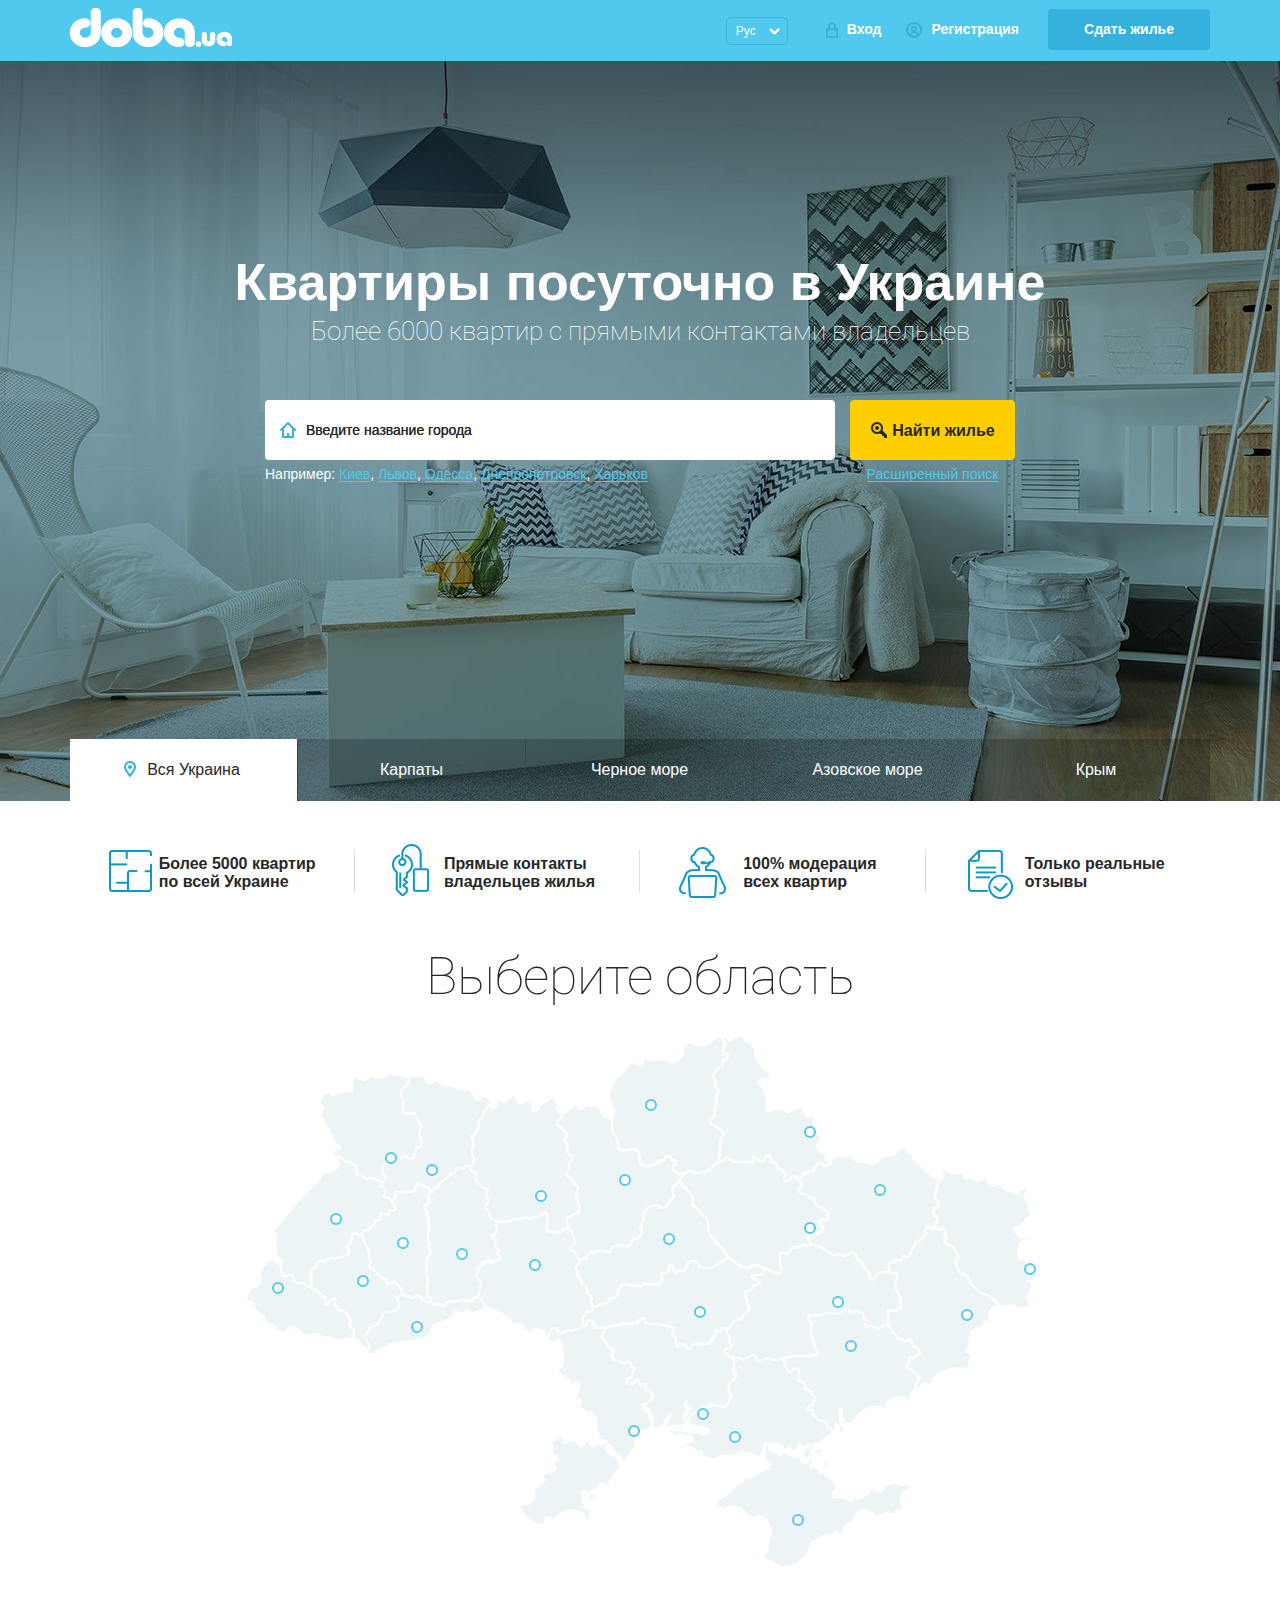
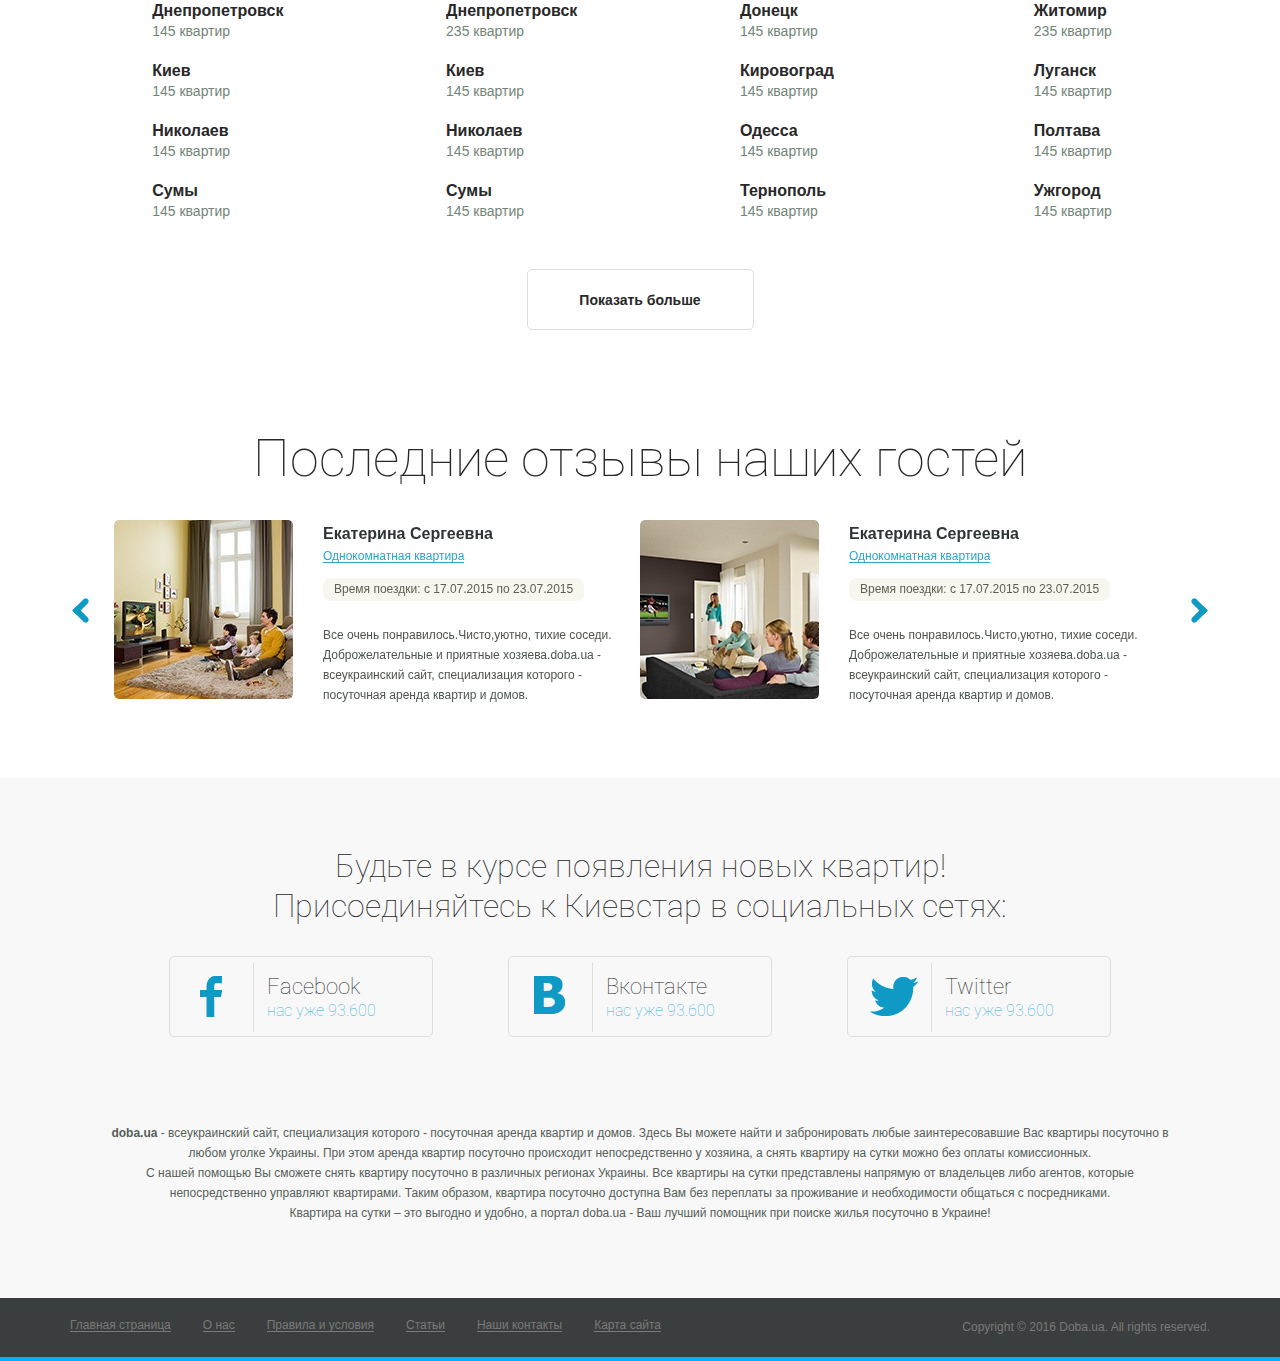
==== commit d59068a4: "new -v" ====
--- a/index.html
+++ b/index.html
@@ -61,7 +61,12 @@
                 	<input type="text" placeholder="Введите название города" class="b-input-wrap__input">
                 </div>
                 <div class="b-form__example">
-                  Например: <a href="#" class="b-example">Одесса</a>, <a href="#" class="b-example">Житомир</a>, <a href="#" class="b-example">Ровно</a>
+                  Например: 
+                  <span class="b-example-box"><a href="#" class="b-example">Киев</a><span>,</span></span>
+                  <span class="b-example-box"><a href="#" class="b-example">Львов</a><span>,</span></span>
+                  <span class="b-example-box"><a href="#" class="b-example">Одесса</a><span>,</span></span>
+                  <span class="b-example-box"><a href="#" class="b-example">Днепропетровск</a><span>,</span></span>
+                  <span class="b-example-box"><a href="#" class="b-example">Харьков</a></span>
                 </div>
               </div>
             </div>
@@ -125,6 +130,9 @@
               	<label for="without_middleman" class="check-label b-box__check"><input type="checkbox" name="check" id="without_middleman" value="5" />Без посредников</label>
                 <label for="reservation" class="check-label b-box__check"><input type="checkbox" name="check" id="reservation" value="6" />Бронирование</label>
               </div>
+              <div class="clear"></div>
+              
+              <a href="#" class="b-form-adv-search-link close-search-link">Закрыть</a>
               <div class="clear"></div>
               
             </div>
@@ -189,109 +197,110 @@
               <div class="b-map b-map__all" onMouseOut="clearMap();">
                 <div id="active-map">
                   <div class="b-map__pointers">
+                  	
                     <img src="img/empty.png" alt="" usemap="#map" />
                     <map name="map" id="map">
                       
                       <!--### begin city pointers ###-->
                       
                       <!-- Kiev pointer -->
-                      <area shape="circle" coords="380,143,17" alt="" href="#" id="pt_1">
+                      <span id="pt_1" class="pt pt_1"></span>
                       <!-- /Kiev pointer -->
                       
                       <!-- Lvov pointer -->
-                      <area shape="circle" coords="90,184,13" alt=""  href="#" id="pt_2">
+                      <span id="pt_2" class="pt pt_2"></span>
                       <!-- /Lvov pointer -->
                       
                       <!-- Uzhgorod pointer -->
-                      <area shape="circle" coords="33,252,12" alt="" href="#" id="pt_3">
+                      <span id="pt_3" class="pt pt_3"></span>
                       <!-- /Uzhgorod pointer -->
                       
                       <!-- Lutsk pointer -->
-                      <area shape="circle" coords="146,122,13" alt="" href="#" id="pt_4">
+                      <span id="pt_4" class="pt pt_4"></span>
                       <!-- /Lutsk pointer -->
                       
                       <!-- Ivano-Frankovsk pointer -->
-                      <area shape="circle" coords="118,245,14" alt="" href="#" id="pt_5">
+                      <span id="pt_5" class="pt pt_5"></span>
                       <!-- /Ivano-Frankovsk pointer -->
                       
                       <!-- Ternopol pointer -->
-                      <area shape="circle" coords="158,207,13" alt="" href="#" id="pt_6">
+                      <span id="pt_6" class="pt pt_6"></span>
                       <!-- /Ternopol pointer -->
                       
                       <!-- Rovno pointer -->
-                      <area shape="circle" coords="187,133,15" alt="" href="#" id="pt_7">
+                      <span id="pt_7" class="pt pt_7"></span>
                       <!-- /Rovno pointer -->
                       
                       <!-- Chernovzy pointer -->
-                      <area shape="circle" coords="172,290,14" alt="" href="#" id="pt_8">
+                      <span id="pt_8" class="pt pt_8"></span>
                       <!-- /Chernovzy pointer -->
                       
                       <!-- Hmelnitskiy pointer -->
-                      <area shape="circle" coords="217,217,16" alt="" href="#" id="pt_9">
+                      <span id="pt_9" class="pt pt_9"></span>
                       <!-- /Hmelnitskiy pointer -->
                       
                       <!-- Vinniza pointer -->
-                      <area shape="circle" coords="290,228,13" alt="" href="#" id="pt_10">
+                       <span id="pt_10" class="pt pt_10"></span>
                       <!-- /Vinniza pointer -->
                       
                       <!-- Zhitomir pointer -->
-                      <area shape="circle" coords="296,159,14" alt="" href="#" id="pt_11">
+                      <span id="pt_11" class="pt pt_11"></span>
                       <!-- /Zhitomir pointer -->
                       
                       <!-- Odessa pointer -->
-                      <area shape="circle" coords="389,395,18" alt="" href="#" id="pt_12">
+                      <span id="pt_12" class="pt pt_12"></span>
                       <!-- /Odessa pointer -->
                       
                       <!-- Nikolaev pointer -->
-                      <area shape="circle" coords="457,376,17" alt="" href="#" id="pt_13">
+                      <span id="pt_13" class="pt pt_13"></span>
                       <!-- /Nikolaev pointer -->
                       
                       <!-- Kirovograd pointer -->
-                      <area shape="circle" coords="455,276,14" alt="" href="#" id="pt_14">
+                      <span id="pt_14" class="pt pt_14"></span>
                       <!-- /Kirovograd pointer -->
                       
                       <!-- Cherkasy pointer -->
-                      <area shape="circle" coords="424,204,15" alt="" href="#" id="pt_15">
+                      <span id="pt_15" class="pt pt_15"></span>
                       <!-- /Cherkasy pointer -->
                       
                       <!-- Chernigov pointer -->
-                      <area shape="circle" coords="406,69,16" alt="" href="#" id="pt_16">
+                      <span id="pt_16" class="pt pt_16"></span>
                       <!-- /Chernigov pointer -->
                       
                       <!-- Simferopol pointer -->
-                      <area shape="circle" coords="553,484,16" alt="" href="#" id="pt_17">
+                      <span id="pt_17" class="pt pt_17"></span>
                       <!-- /Simferopol pointer -->
                       
                       <!-- Herson pointer -->
-                      <area shape="circle" coords="490,400,16" alt="" href="#" id="pt_18">
+                      <span id="pt_18" class="pt pt_18"></span>
                       <!-- /Herson pointer -->
                       
                       <!-- Dnepropetrovsk pointer -->
-                      <area shape="circle" coords="592,265,16" alt="" href="#" id="pt_19">
+                      <span id="pt_19" class="pt pt_19"></span>
                       <!-- /Dnepropetrovsk pointer -->
                       
                       <!-- Poltava pointer -->
-                      <area shape="circle" coords="564,190,17" alt="" href="#" id="pt_20">
+                      <span id="pt_20" class="pt pt_20"></span>
                       <!-- /Poltava pointer -->
                       
                       <!-- Sumy pointer -->
-                      <area shape="circle" coords="564,96,15" alt="" href="#" id="pt_21">
+                      <span id="pt_21" class="pt pt_21"></span>
                       <!-- /Sumy pointer -->
                       
                       <!-- Zaporozhye pointer -->
-                      <area shape="circle" coords="606,309,14" alt="" href="#" id="pt_22">
+                      <span id="pt_22" class="pt pt_22"></span>
                       <!-- /Zaporozhye pointer -->
                       
                       <!-- Kharkov pointer -->
-                      <area shape="circle" coords="634,154,14" alt="" href="#" id="pt_23">
+                      <span id="pt_23" class="pt pt_23"></span>
                       <!-- /Kharkov pointer -->
                       
                       <!-- Donezk pointer -->
-                      <area shape="circle" coords="721,278,17" alt="" href="#" id="pt_24">
+                      <span id="pt_24" class="pt pt_24"></span>
                       <!-- /Donezk pointer -->
                       
                       <!-- Lugansk pointer -->
-                      <area shape="circle" coords="784,231,17" alt="" href="#" id="pt_25">
+                      <span id="pt_25" class="pt pt_25"></span>
                       <!-- /Lugansk pointer -->
                       
                       <!--### end city pointers ###-->
@@ -436,6 +445,119 @@
             </div>
             <!-- end map All -->
             
+            
+            <!-- begin cities -->
+            <div class="b-page__city-list">
+              <ul class="b-city-list">
+                <li class="b-city-list__item">
+                  <a href="#" class="b-city-list__link"><span class="b-city-list__city">Днепропетровск</span>145 квартир</a>
+                </li>
+                <li class="b-city-list__item">
+                  <a href="#" class="b-city-list__link"><span class="b-city-list__city">Днепропетровск</span>235 квартир</a>
+                </li>
+                <li class="b-city-list__item">
+                  <a href="#" class="b-city-list__link"><span class="b-city-list__city">Донецк</span>145 квартир</a>
+                </li>
+                <li class="b-city-list__item">
+                  <a href="#" class="b-city-list__link"><span class="b-city-list__city">Житомир</span>235 квартир</a>
+                </li>
+                <li class="b-city-list__item">
+                  <a href="#" class="b-city-list__link"><span class="b-city-list__city">Киев</span>145 квартир</a>
+                </li>
+                <li class="b-city-list__item">
+                  <a href="#" class="b-city-list__link"><span class="b-city-list__city">Киев</span>145 квартир</a>
+                </li>
+                <li class="b-city-list__item">
+                  <a href="#" class="b-city-list__link"><span class="b-city-list__city">Кировоград</span>145 квартир</a>
+                </li>
+                <li class="b-city-list__item">
+                  <a href="#" class="b-city-list__link"><span class="b-city-list__city">Луганск</span>145 квартир</a>
+                </li>
+                <li class="b-city-list__item">
+                  <a href="#" class="b-city-list__link"><span class="b-city-list__city">Николаев</span>145 квартир</a>
+                </li>
+                <li class="b-city-list__item">
+                  <a href="#" class="b-city-list__link"><span class="b-city-list__city">Николаев</span>145 квартир</a>
+                </li>
+                <li class="b-city-list__item">
+                  <a href="#" class="b-city-list__link"><span class="b-city-list__city">Одесса</span>145 квартир</a>
+                </li>
+                <li class="b-city-list__item">
+                  <a href="#" class="b-city-list__link"><span class="b-city-list__city">Полтава</span>145 квартир</a>
+                </li>
+                <li class="b-city-list__item">
+                  <a href="#" class="b-city-list__link"><span class="b-city-list__city">Сумы</span>145 квартир</a>
+                </li>
+                <li class="b-city-list__item">
+                  <a href="#" class="b-city-list__link"><span class="b-city-list__city">Сумы</span>145 квартир</a>
+                </li>
+                <li class="b-city-list__item">
+                  <a href="#" class="b-city-list__link"><span class="b-city-list__city">Тернополь</span>145 квартир</a>
+                </li>
+                <li class="b-city-list__item">
+                  <a href="#" class="b-city-list__link"><span class="b-city-list__city">Ужгород</span>145 квартир</a>
+                </li>
+              </ul>
+              
+              <div class="b-more-cities">
+                <ul class="b-city-list">
+                  <li class="b-city-list__item">
+                    <a href="#" class="b-city-list__link"><span class="b-city-list__city">Днепропетровск</span>145 квартир</a>
+                  </li>
+                  <li class="b-city-list__item">
+                    <a href="#" class="b-city-list__link"><span class="b-city-list__city">Днепропетровск</span>235 квартир</a>
+                  </li>
+                  <li class="b-city-list__item">
+                    <a href="#" class="b-city-list__link"><span class="b-city-list__city">Донецк</span>145 квартир</a>
+                  </li>
+                  <li class="b-city-list__item">
+                    <a href="#" class="b-city-list__link"><span class="b-city-list__city">Житомир</span>235 квартир</a>
+                  </li>
+                  <li class="b-city-list__item">
+                    <a href="#" class="b-city-list__link"><span class="b-city-list__city">Киев</span>145 квартир</a>
+                  </li>
+                  <li class="b-city-list__item">
+                    <a href="#" class="b-city-list__link"><span class="b-city-list__city">Киев</span>145 квартир</a>
+                  </li>
+                  <li class="b-city-list__item">
+                    <a href="#" class="b-city-list__link"><span class="b-city-list__city">Кировоград</span>145 квартир</a>
+                  </li>
+                  <li class="b-city-list__item">
+                    <a href="#" class="b-city-list__link"><span class="b-city-list__city">Луганск</span>145 квартир</a>
+                  </li>
+                  <li class="b-city-list__item">
+                    <a href="#" class="b-city-list__link"><span class="b-city-list__city">Николаев</span>145 квартир</a>
+                  </li>
+                  <li class="b-city-list__item">
+                    <a href="#" class="b-city-list__link"><span class="b-city-list__city">Николаев</span>145 квартир</a>
+                  </li>
+                  <li class="b-city-list__item">
+                    <a href="#" class="b-city-list__link"><span class="b-city-list__city">Одесса</span>145 квартир</a>
+                  </li>
+                  <li class="b-city-list__item">
+                    <a href="#" class="b-city-list__link"><span class="b-city-list__city">Полтава</span>145 квартир</a>
+                  </li>
+                  <li class="b-city-list__item">
+                    <a href="#" class="b-city-list__link"><span class="b-city-list__city">Сумы</span>145 квартир</a>
+                  </li>
+                  <li class="b-city-list__item">
+                    <a href="#" class="b-city-list__link"><span class="b-city-list__city">Сумы</span>145 квартир</a>
+                  </li>
+                  <li class="b-city-list__item">
+                    <a href="#" class="b-city-list__link"><span class="b-city-list__city">Тернополь</span>145 квартир</a>
+                  </li>
+                  <li class="b-city-list__item">
+                    <a href="#" class="b-city-list__link"><span class="b-city-list__city">Ужгород</span>145 квартир</a>
+                  </li>
+                </ul>
+              </div>
+            </div>
+            
+            <div class="b-but-center">
+              <a href="#" class="b-button__show-more">Показать больше</a>
+            </div>
+            <!-- end cities -->
+            
           </div>
           <!-- /All Ukraine -->
           
@@ -485,23 +607,18 @@
             	<!-- begin map Karpaty -->
               <div class="b-map b-map__karpaty">
                 <div id="active-map-karpaty">
-                  <div class="b-map__pointers b-map__pointers-karpaty">
-                    <img src="img/empty2.png" alt="" usemap="#map_karpaty" />
-                    <map name="map_karpaty">
                     	
-                      <!--### begin city pointers Karpaty ###-->
-                      
-                      <!-- Skole pointer -->
-                      <area shape="circle" coords="239,140,17" alt="" href="#" id="pt_karp1">
-                      <!-- /Skole pointer -->
-                      <area shape="circle" coords="223,248,16" alt="" href="#" id="pt_karp2">
-                      <area shape="circle" coords="259,246,14" alt="" href="#" id="pt_karp3">
-                      <area shape="circle" coords="263,224,13" alt="" href="#" id="pt_karp4">
-                      
-                      <!--### end city pointers Karpaty ###-->
-                      
-                    </map>
-                  </div>
+                  <!--### begin city pointers Karpaty ###-->
+                  
+                  <!-- Skole pointer -->
+                  <span class="pt1 pt_karp1" id="pt_karp1"></span>
+                  <!-- /Skole pointer -->
+                  
+                  <span class="pt pt_karp2" id="pt_karp2"></span>
+                  <span class="pt pt_karp3" id="pt_karp3"></span>
+                  <span class="pt pt_karp4" id="pt_karp4"></span>
+                  
+                  <!--### end city pointers Karpaty ###-->
                   
                   <div class="b-map__cities">
                   	<a href="#" class="b-city b-city__karp1" id="city_link_karp1">Сколе</a>
@@ -515,6 +632,118 @@
             	<!-- end map Karpaty -->
             
             </div>
+            
+            <!-- begin cities -->
+            <div class="b-page__city-list">
+              <ul class="b-city-list">
+              	<li class="b-city-list__item">
+                  <a href="#" class="b-city-list__link"><span class="b-city-list__city">Донецк</span>145 квартир</a>
+                </li>
+                <li class="b-city-list__item">
+                  <a href="#" class="b-city-list__link"><span class="b-city-list__city">Днепропетровск</span>145 квартир</a>
+                </li>
+                <li class="b-city-list__item">
+                  <a href="#" class="b-city-list__link"><span class="b-city-list__city">Днепропетровск</span>235 квартир</a>
+                </li>
+                <li class="b-city-list__item">
+                  <a href="#" class="b-city-list__link"><span class="b-city-list__city">Житомир</span>235 квартир</a>
+                </li>
+                <li class="b-city-list__item">
+                  <a href="#" class="b-city-list__link"><span class="b-city-list__city">Киев</span>145 квартир</a>
+                </li>
+                <li class="b-city-list__item">
+                  <a href="#" class="b-city-list__link"><span class="b-city-list__city">Киев</span>145 квартир</a>
+                </li>
+                <li class="b-city-list__item">
+                  <a href="#" class="b-city-list__link"><span class="b-city-list__city">Кировоград</span>145 квартир</a>
+                </li>
+                <li class="b-city-list__item">
+                  <a href="#" class="b-city-list__link"><span class="b-city-list__city">Луганск</span>145 квартир</a>
+                </li>
+                <li class="b-city-list__item">
+                  <a href="#" class="b-city-list__link"><span class="b-city-list__city">Николаев</span>145 квартир</a>
+                </li>
+                <li class="b-city-list__item">
+                  <a href="#" class="b-city-list__link"><span class="b-city-list__city">Николаев</span>145 квартир</a>
+                </li>
+                <li class="b-city-list__item">
+                  <a href="#" class="b-city-list__link"><span class="b-city-list__city">Одесса</span>145 квартир</a>
+                </li>
+                <li class="b-city-list__item">
+                  <a href="#" class="b-city-list__link"><span class="b-city-list__city">Полтава</span>145 квартир</a>
+                </li>
+                <li class="b-city-list__item">
+                  <a href="#" class="b-city-list__link"><span class="b-city-list__city">Сумы</span>145 квартир</a>
+                </li>
+                <li class="b-city-list__item">
+                  <a href="#" class="b-city-list__link"><span class="b-city-list__city">Сумы</span>145 квартир</a>
+                </li>
+                <li class="b-city-list__item">
+                  <a href="#" class="b-city-list__link"><span class="b-city-list__city">Тернополь</span>145 квартир</a>
+                </li>
+                <li class="b-city-list__item">
+                  <a href="#" class="b-city-list__link"><span class="b-city-list__city">Ужгород</span>145 квартир</a>
+                </li>
+              </ul>
+              
+              <div class="b-more-cities">
+                <ul class="b-city-list">
+                  <li class="b-city-list__item">
+                    <a href="#" class="b-city-list__link"><span class="b-city-list__city">Днепропетровск</span>145 квартир</a>
+                  </li>
+                  <li class="b-city-list__item">
+                    <a href="#" class="b-city-list__link"><span class="b-city-list__city">Днепропетровск</span>235 квартир</a>
+                  </li>
+                  <li class="b-city-list__item">
+                    <a href="#" class="b-city-list__link"><span class="b-city-list__city">Донецк</span>145 квартир</a>
+                  </li>
+                  <li class="b-city-list__item">
+                    <a href="#" class="b-city-list__link"><span class="b-city-list__city">Житомир</span>235 квартир</a>
+                  </li>
+                  <li class="b-city-list__item">
+                    <a href="#" class="b-city-list__link"><span class="b-city-list__city">Киев</span>145 квартир</a>
+                  </li>
+                  <li class="b-city-list__item">
+                    <a href="#" class="b-city-list__link"><span class="b-city-list__city">Киев</span>145 квартир</a>
+                  </li>
+                  <li class="b-city-list__item">
+                    <a href="#" class="b-city-list__link"><span class="b-city-list__city">Кировоград</span>145 квартир</a>
+                  </li>
+                  <li class="b-city-list__item">
+                    <a href="#" class="b-city-list__link"><span class="b-city-list__city">Луганск</span>145 квартир</a>
+                  </li>
+                  <li class="b-city-list__item">
+                    <a href="#" class="b-city-list__link"><span class="b-city-list__city">Николаев</span>145 квартир</a>
+                  </li>
+                  <li class="b-city-list__item">
+                    <a href="#" class="b-city-list__link"><span class="b-city-list__city">Николаев</span>145 квартир</a>
+                  </li>
+                  <li class="b-city-list__item">
+                    <a href="#" class="b-city-list__link"><span class="b-city-list__city">Одесса</span>145 квартир</a>
+                  </li>
+                  <li class="b-city-list__item">
+                    <a href="#" class="b-city-list__link"><span class="b-city-list__city">Полтава</span>145 квартир</a>
+                  </li>
+                  <li class="b-city-list__item">
+                    <a href="#" class="b-city-list__link"><span class="b-city-list__city">Сумы</span>145 квартир</a>
+                  </li>
+                  <li class="b-city-list__item">
+                    <a href="#" class="b-city-list__link"><span class="b-city-list__city">Сумы</span>145 квартир</a>
+                  </li>
+                  <li class="b-city-list__item">
+                    <a href="#" class="b-city-list__link"><span class="b-city-list__city">Тернополь</span>145 квартир</a>
+                  </li>
+                  <li class="b-city-list__item">
+                    <a href="#" class="b-city-list__link"><span class="b-city-list__city">Ужгород</span>145 квартир</a>
+                  </li>
+                </ul>
+              </div>
+            </div>
+            
+            <div class="b-but-center">
+              <a href="#" class="b-button__show-more">Показать больше</a>
+            </div>
+            <!-- end cities -->
             
           </div>
           <!-- /Karpaty -->
@@ -565,26 +794,20 @@
             	<!-- begin map Black -->
               <div class="b-map b-map__blacksea">
                 <div id="active-map-blacksea">
-                  <div class="b-map__pointers b-map__pointers-blacksea">
-                    <img src="img/empty2.png" alt="" usemap="#map_blacksea" />
-                    <map name="map_blacksea">
-                      
-                      <!--### begin city pointers Black sea ###-->
-                      
-                      <!-- Odessa pointer -->
-                      <area shape="circle" coords="209,144,18" alt="" href="#" id="pt_blacksea1">
-                      <!-- /Odessa pointer -->
-                      <area shape="circle" coords="164,224,14" alt="" href="#" id="pt_blacksea2">
-                      <area shape="circle" coords="205,178,15" alt="" href="#" id="pt_blacksea3">
-                      <area shape="circle" coords="337,62,16" alt="" href="#" id="pt_blacksea4">
-                      <area shape="circle" coords="423,112,16" alt="" href="#" id="pt_blacksea5">
-                      <area shape="circle" coords="452,199,16" alt="" href="#" id="pt_blacksea6">
-                      
-                      <!--### end city pointers Black sea ###-->
-                      
-                    </map>
-                    
-                  </div>
+                      
+                  <!--### begin city pointers Black sea ###-->
+                  
+                  <!-- Odessa pointer -->
+                  <span class="pt1 pt_blacksea1" id="pt_blacksea1"></span>
+                  <!-- /Odessa pointer -->
+
+                  <span class="pt pt_blacksea2" id="pt_blacksea2"></span>
+                  <span class="pt pt_blacksea3" id="pt_blacksea3"></span>
+                  <span class="pt pt_blacksea4" id="pt_blacksea4"></span>
+                  <span class="pt pt_blacksea5" id="pt_blacksea5"></span>
+                  <span class="pt pt_blacksea6" id="pt_blacksea6"></span>
+                  
+                  <!--### end city pointers Black sea ###-->
                   
                   <div class="b-map__cities">
                   	<a href="#" class="b-city b-city__blacksea1" id="city_link_blacksea1">Одесса</a>
@@ -600,6 +823,118 @@
             	<!-- end map Black -->
             
             </div>
+            
+            <!-- begin cities -->
+            <div class="b-page__city-list">
+              <ul class="b-city-list">
+                <li class="b-city-list__item">
+                  <a href="#" class="b-city-list__link"><span class="b-city-list__city">Днепропетровск</span>145 квартир</a>
+                </li>
+                <li class="b-city-list__item">
+                  <a href="#" class="b-city-list__link"><span class="b-city-list__city">Днепропетровск</span>235 квартир</a>
+                </li>
+                <li class="b-city-list__item">
+                  <a href="#" class="b-city-list__link"><span class="b-city-list__city">Донецк</span>145 квартир</a>
+                </li>
+                <li class="b-city-list__item">
+                  <a href="#" class="b-city-list__link"><span class="b-city-list__city">Житомир</span>235 квартир</a>
+                </li>
+                <li class="b-city-list__item">
+                  <a href="#" class="b-city-list__link"><span class="b-city-list__city">Киев</span>145 квартир</a>
+                </li>
+                <li class="b-city-list__item">
+                  <a href="#" class="b-city-list__link"><span class="b-city-list__city">Киев</span>145 квартир</a>
+                </li>
+                <li class="b-city-list__item">
+                  <a href="#" class="b-city-list__link"><span class="b-city-list__city">Кировоград</span>145 квартир</a>
+                </li>
+                <li class="b-city-list__item">
+                  <a href="#" class="b-city-list__link"><span class="b-city-list__city">Луганск</span>145 квартир</a>
+                </li>
+                <li class="b-city-list__item">
+                  <a href="#" class="b-city-list__link"><span class="b-city-list__city">Николаев</span>145 квартир</a>
+                </li>
+                <li class="b-city-list__item">
+                  <a href="#" class="b-city-list__link"><span class="b-city-list__city">Николаев</span>145 квартир</a>
+                </li>
+                <li class="b-city-list__item">
+                  <a href="#" class="b-city-list__link"><span class="b-city-list__city">Одесса</span>145 квартир</a>
+                </li>
+                <li class="b-city-list__item">
+                  <a href="#" class="b-city-list__link"><span class="b-city-list__city">Полтава</span>145 квартир</a>
+                </li>
+                <li class="b-city-list__item">
+                  <a href="#" class="b-city-list__link"><span class="b-city-list__city">Сумы</span>145 квартир</a>
+                </li>
+                <li class="b-city-list__item">
+                  <a href="#" class="b-city-list__link"><span class="b-city-list__city">Сумы</span>145 квартир</a>
+                </li>
+                <li class="b-city-list__item">
+                  <a href="#" class="b-city-list__link"><span class="b-city-list__city">Тернополь</span>145 квартир</a>
+                </li>
+                <li class="b-city-list__item">
+                  <a href="#" class="b-city-list__link"><span class="b-city-list__city">Ужгород</span>145 квартир</a>
+                </li>
+              </ul>
+              
+              <div class="b-more-cities">
+                <ul class="b-city-list">
+                  <li class="b-city-list__item">
+                    <a href="#" class="b-city-list__link"><span class="b-city-list__city">Днепропетровск</span>145 квартир</a>
+                  </li>
+                  <li class="b-city-list__item">
+                    <a href="#" class="b-city-list__link"><span class="b-city-list__city">Днепропетровск</span>235 квартир</a>
+                  </li>
+                  <li class="b-city-list__item">
+                    <a href="#" class="b-city-list__link"><span class="b-city-list__city">Донецк</span>145 квартир</a>
+                  </li>
+                  <li class="b-city-list__item">
+                    <a href="#" class="b-city-list__link"><span class="b-city-list__city">Житомир</span>235 квартир</a>
+                  </li>
+                  <li class="b-city-list__item">
+                    <a href="#" class="b-city-list__link"><span class="b-city-list__city">Киев</span>145 квартир</a>
+                  </li>
+                  <li class="b-city-list__item">
+                    <a href="#" class="b-city-list__link"><span class="b-city-list__city">Киев</span>145 квартир</a>
+                  </li>
+                  <li class="b-city-list__item">
+                    <a href="#" class="b-city-list__link"><span class="b-city-list__city">Кировоград</span>145 квартир</a>
+                  </li>
+                  <li class="b-city-list__item">
+                    <a href="#" class="b-city-list__link"><span class="b-city-list__city">Луганск</span>145 квартир</a>
+                  </li>
+                  <li class="b-city-list__item">
+                    <a href="#" class="b-city-list__link"><span class="b-city-list__city">Николаев</span>145 квартир</a>
+                  </li>
+                  <li class="b-city-list__item">
+                    <a href="#" class="b-city-list__link"><span class="b-city-list__city">Николаев</span>145 квартир</a>
+                  </li>
+                  <li class="b-city-list__item">
+                    <a href="#" class="b-city-list__link"><span class="b-city-list__city">Одесса</span>145 квартир</a>
+                  </li>
+                  <li class="b-city-list__item">
+                    <a href="#" class="b-city-list__link"><span class="b-city-list__city">Полтава</span>145 квартир</a>
+                  </li>
+                  <li class="b-city-list__item">
+                    <a href="#" class="b-city-list__link"><span class="b-city-list__city">Сумы</span>145 квартир</a>
+                  </li>
+                  <li class="b-city-list__item">
+                    <a href="#" class="b-city-list__link"><span class="b-city-list__city">Сумы</span>145 квартир</a>
+                  </li>
+                  <li class="b-city-list__item">
+                    <a href="#" class="b-city-list__link"><span class="b-city-list__city">Тернополь</span>145 квартир</a>
+                  </li>
+                  <li class="b-city-list__item">
+                    <a href="#" class="b-city-list__link"><span class="b-city-list__city">Ужгород</span>145 квартир</a>
+                  </li>
+                </ul>
+              </div>
+            </div>
+            
+            <div class="b-but-center">
+              <a href="#" class="b-button__show-more">Показать больше</a>
+            </div>
+            <!-- end cities -->
             
           </div>
           <!-- /Black sea -->
@@ -650,24 +985,18 @@
             	<!-- begin map Azov -->
               <div class="b-map b-map__azovsea">
                 <div id="active-map-azovsea">
-                  <div class="b-map__pointers b-map__pointers-azovsea">
-                    <img src="img/empty2.png" alt="" usemap="#map_azovsea" />
-                    <map name="map_azovsea">
                     	
-                      <!--### begin city pointers Azov sea ###-->
-                      
-                      <!-- Primorsk pointer -->
-                      <area shape="circle" coords="277,167,22" alt="" href="#" id="pt_azovsea1">
-                      <!-- /Primorsk pointer -->
-                      <area shape="circle" coords="129,266,18" alt="" href="#" id="pt_azovsea2">
-                      <area shape="circle" coords="337,161,17" alt="" href="#" id="pt_azovsea3">
-                      <area shape="circle" coords="413,91,16" alt="" href="#" id="pt_azovsea4">
-                      
-                      <!--### end city pointers Azov sea ###-->
-                      
-                    </map>  
-                    
-                  </div>
+                  <!--### begin city pointers Azov sea ###-->
+                  
+                  <!-- Primorsk pointer -->
+                  <span class="pt1 pt_azovsea1" id="pt_azovsea1"></span>
+                  <!-- /Primorsk pointer -->
+                  
+                  <span class="pt pt_azovsea2" id="pt_azovsea2"></span>
+                  <span class="pt pt_azovsea3" id="pt_azovsea3"></span>
+                  <span class="pt pt_azovsea4" id="pt_azovsea4"></span>
+                  
+                  <!--### end city pointers Azov sea ###-->
                   
                   <div class="b-map__cities">
                   	<a href="#" class="b-city b-city__azovsea1" id="city_link_azovsea1">Приморск</a>
@@ -681,6 +1010,118 @@
             	<!-- end map Azov -->
             
             </div>
+            
+            <!-- begin cities -->
+            <div class="b-page__city-list">
+              <ul class="b-city-list">
+                <li class="b-city-list__item">
+                  <a href="#" class="b-city-list__link"><span class="b-city-list__city">Киев</span>145 квартир</a>
+                </li>
+                <li class="b-city-list__item">
+                  <a href="#" class="b-city-list__link"><span class="b-city-list__city">Днепропетровск</span>235 квартир</a>
+                </li>
+                <li class="b-city-list__item">
+                  <a href="#" class="b-city-list__link"><span class="b-city-list__city">Донецк</span>145 квартир</a>
+                </li>
+                <li class="b-city-list__item">
+                  <a href="#" class="b-city-list__link"><span class="b-city-list__city">Житомир</span>235 квартир</a>
+                </li>
+                <li class="b-city-list__item">
+                  <a href="#" class="b-city-list__link"><span class="b-city-list__city">Киев</span>145 квартир</a>
+                </li>
+                <li class="b-city-list__item">
+                  <a href="#" class="b-city-list__link"><span class="b-city-list__city">Киев</span>145 квартир</a>
+                </li>
+                <li class="b-city-list__item">
+                  <a href="#" class="b-city-list__link"><span class="b-city-list__city">Кировоград</span>145 квартир</a>
+                </li>
+                <li class="b-city-list__item">
+                  <a href="#" class="b-city-list__link"><span class="b-city-list__city">Луганск</span>145 квартир</a>
+                </li>
+                <li class="b-city-list__item">
+                  <a href="#" class="b-city-list__link"><span class="b-city-list__city">Николаев</span>145 квартир</a>
+                </li>
+                <li class="b-city-list__item">
+                  <a href="#" class="b-city-list__link"><span class="b-city-list__city">Николаев</span>145 квартир</a>
+                </li>
+                <li class="b-city-list__item">
+                  <a href="#" class="b-city-list__link"><span class="b-city-list__city">Одесса</span>145 квартир</a>
+                </li>
+                <li class="b-city-list__item">
+                  <a href="#" class="b-city-list__link"><span class="b-city-list__city">Полтава</span>145 квартир</a>
+                </li>
+                <li class="b-city-list__item">
+                  <a href="#" class="b-city-list__link"><span class="b-city-list__city">Сумы</span>145 квартир</a>
+                </li>
+                <li class="b-city-list__item">
+                  <a href="#" class="b-city-list__link"><span class="b-city-list__city">Сумы</span>145 квартир</a>
+                </li>
+                <li class="b-city-list__item">
+                  <a href="#" class="b-city-list__link"><span class="b-city-list__city">Тернополь</span>145 квартир</a>
+                </li>
+                <li class="b-city-list__item">
+                  <a href="#" class="b-city-list__link"><span class="b-city-list__city">Ужгород</span>145 квартир</a>
+                </li>
+              </ul>
+              
+              <div class="b-more-cities">
+                <ul class="b-city-list">
+                  <li class="b-city-list__item">
+                    <a href="#" class="b-city-list__link"><span class="b-city-list__city">Днепропетровск</span>145 квартир</a>
+                  </li>
+                  <li class="b-city-list__item">
+                    <a href="#" class="b-city-list__link"><span class="b-city-list__city">Днепропетровск</span>235 квартир</a>
+                  </li>
+                  <li class="b-city-list__item">
+                    <a href="#" class="b-city-list__link"><span class="b-city-list__city">Донецк</span>145 квартир</a>
+                  </li>
+                  <li class="b-city-list__item">
+                    <a href="#" class="b-city-list__link"><span class="b-city-list__city">Житомир</span>235 квартир</a>
+                  </li>
+                  <li class="b-city-list__item">
+                    <a href="#" class="b-city-list__link"><span class="b-city-list__city">Киев</span>145 квартир</a>
+                  </li>
+                  <li class="b-city-list__item">
+                    <a href="#" class="b-city-list__link"><span class="b-city-list__city">Киев</span>145 квартир</a>
+                  </li>
+                  <li class="b-city-list__item">
+                    <a href="#" class="b-city-list__link"><span class="b-city-list__city">Кировоград</span>145 квартир</a>
+                  </li>
+                  <li class="b-city-list__item">
+                    <a href="#" class="b-city-list__link"><span class="b-city-list__city">Луганск</span>145 квартир</a>
+                  </li>
+                  <li class="b-city-list__item">
+                    <a href="#" class="b-city-list__link"><span class="b-city-list__city">Николаев</span>145 квартир</a>
+                  </li>
+                  <li class="b-city-list__item">
+                    <a href="#" class="b-city-list__link"><span class="b-city-list__city">Николаев</span>145 квартир</a>
+                  </li>
+                  <li class="b-city-list__item">
+                    <a href="#" class="b-city-list__link"><span class="b-city-list__city">Одесса</span>145 квартир</a>
+                  </li>
+                  <li class="b-city-list__item">
+                    <a href="#" class="b-city-list__link"><span class="b-city-list__city">Полтава</span>145 квартир</a>
+                  </li>
+                  <li class="b-city-list__item">
+                    <a href="#" class="b-city-list__link"><span class="b-city-list__city">Сумы</span>145 квартир</a>
+                  </li>
+                  <li class="b-city-list__item">
+                    <a href="#" class="b-city-list__link"><span class="b-city-list__city">Сумы</span>145 квартир</a>
+                  </li>
+                  <li class="b-city-list__item">
+                    <a href="#" class="b-city-list__link"><span class="b-city-list__city">Тернополь</span>145 квартир</a>
+                  </li>
+                  <li class="b-city-list__item">
+                    <a href="#" class="b-city-list__link"><span class="b-city-list__city">Ужгород</span>145 квартир</a>
+                  </li>
+                </ul>
+              </div>
+            </div>
+            
+            <div class="b-but-center">
+              <a href="#" class="b-button__show-more">Показать больше</a>
+            </div>
+            <!-- end cities -->
             
           </div>
           <!-- /Azov sea -->
@@ -731,36 +1172,30 @@
             	<!-- begin map Krim -->
               <div class="b-map b-map__krim">
                 <div id="active-map-krim">
-                  <div class="b-map__pointers b-map__pointers-krim">
-                    <img src="img/empty2.png" alt="" usemap="#map_krim" />
-                    <map name="map_krim">
                     	
-                      <!--### begin city pointers Krim ###-->
-                      
-                      <!-- Armyansk pointer -->
-                      <area shape="circle" coords="173,146,18" alt="" href="#" id="pt_krim1">
-                      <!-- /Armyansk pointer -->
-                      <area shape="circle" coords="127,286,16" alt="" href="#" id="pt_krim2">
-                      <area shape="circle" coords="155,295,15" alt="" href="#" id="pt_krim3">
-                      <area shape="circle" coords="217,320,19" alt="" href="#" id="pt_krim4">
-                      <area shape="circle" coords="148,384,15" alt="" href="#" id="pt_krim5">
-                      <area shape="circle" coords="173,421,16" alt="" href="#" id="pt_krim6">
-                      <area shape="circle" coords="198,420,11" alt="" href="#" id="pt_krim7">
-                      <area shape="circle" coords="217,410,10" alt="" href="#" id="pt_krim8">
-                      <area shape="circle" coords="229,399,9" alt="" href="#" id="pt_krim9">
-                      <area shape="circle" coords="240,392,8" alt="" href="#" id="pt_krim10">
-                      <area shape="circle" coords="245,369,9" alt="" href="#" id="pt_krim11">
-                      <area shape="circle" coords="314,331,12" alt="" href="#" id="pt_krim12">
-                      <area shape="circle" coords="343,312,12" alt="" href="#" id="pt_krim13">
-                      <area shape="circle" coords="354,292,11" alt="" href="#" id="pt_krim14">
-                      <area shape="circle" coords="399,243,14" alt="" href="#" id="pt_krim15">
-                      <area shape="circle" coords="474,254,15" alt="" href="#" id="pt_krim16">
-                      
-                      <!--### end city pointers Krim ###-->
-                      
-                    </map>   
-                    
-                  </div>
+                  <!--### begin city pointers Krim ###-->
+                  
+                  <!-- Armyansk pointer -->
+                  <span class="pt pt_krim1" id="pt_krim1"></span>
+                  <!-- /Armyansk pointer -->
+                  
+                  <span class="pt pt_krim2" id="pt_krim2"></span>
+                  <span class="pt pt_krim3" id="pt_krim3"></span>
+                  <span class="pt1 pt_krim4" id="pt_krim4"></span>
+                  <span class="pt pt_krim5" id="pt_krim5"></span>
+                  <span class="pt pt_krim6" id="pt_krim6"></span>
+                  <span class="pt pt_krim7" id="pt_krim7"></span>
+                  <span class="pt pt_krim8" id="pt_krim8"></span>
+                  <span class="pt pt_krim9" id="pt_krim9"></span>
+                  <span class="pt pt_krim10" id="pt_krim10"></span>
+                  <span class="pt pt_krim11" id="pt_krim11"></span>
+                  <span class="pt pt_krim12" id="pt_krim12"></span>
+                  <span class="pt pt_krim13" id="pt_krim13"></span>
+                  <span class="pt pt_krim14" id="pt_krim14"></span>
+                  <span class="pt pt_krim15" id="pt_krim15"></span>
+                  <span class="pt pt_krim16" id="pt_krim16"></span>
+                  
+                  <!--### end city pointers Krim ###-->
                   
                   <div class="b-map__cities">
                   	<a href="#" class="b-city b-city__krim1" id="city_link_krim1">Армянск</a>
@@ -787,6 +1222,118 @@
             
             </div>
             
+            <!-- begin cities -->
+            <div class="b-page__city-list">
+              <ul class="b-city-list">
+                <li class="b-city-list__item">
+                  <a href="#" class="b-city-list__link"><span class="b-city-list__city">Николаев</span>145 квартир</a>
+                </li>
+                <li class="b-city-list__item">
+                  <a href="#" class="b-city-list__link"><span class="b-city-list__city">Днепропетровск</span>235 квартир</a>
+                </li>
+                <li class="b-city-list__item">
+                  <a href="#" class="b-city-list__link"><span class="b-city-list__city">Донецк</span>145 квартир</a>
+                </li>
+                <li class="b-city-list__item">
+                  <a href="#" class="b-city-list__link"><span class="b-city-list__city">Житомир</span>235 квартир</a>
+                </li>
+                <li class="b-city-list__item">
+                  <a href="#" class="b-city-list__link"><span class="b-city-list__city">Киев</span>145 квартир</a>
+                </li>
+                <li class="b-city-list__item">
+                  <a href="#" class="b-city-list__link"><span class="b-city-list__city">Киев</span>145 квартир</a>
+                </li>
+                <li class="b-city-list__item">
+                  <a href="#" class="b-city-list__link"><span class="b-city-list__city">Кировоград</span>145 квартир</a>
+                </li>
+                <li class="b-city-list__item">
+                  <a href="#" class="b-city-list__link"><span class="b-city-list__city">Луганск</span>145 квартир</a>
+                </li>
+                <li class="b-city-list__item">
+                  <a href="#" class="b-city-list__link"><span class="b-city-list__city">Николаев</span>145 квартир</a>
+                </li>
+                <li class="b-city-list__item">
+                  <a href="#" class="b-city-list__link"><span class="b-city-list__city">Николаев</span>145 квартир</a>
+                </li>
+                <li class="b-city-list__item">
+                  <a href="#" class="b-city-list__link"><span class="b-city-list__city">Одесса</span>145 квартир</a>
+                </li>
+                <li class="b-city-list__item">
+                  <a href="#" class="b-city-list__link"><span class="b-city-list__city">Полтава</span>145 квартир</a>
+                </li>
+                <li class="b-city-list__item">
+                  <a href="#" class="b-city-list__link"><span class="b-city-list__city">Сумы</span>145 квартир</a>
+                </li>
+                <li class="b-city-list__item">
+                  <a href="#" class="b-city-list__link"><span class="b-city-list__city">Сумы</span>145 квартир</a>
+                </li>
+                <li class="b-city-list__item">
+                  <a href="#" class="b-city-list__link"><span class="b-city-list__city">Тернополь</span>145 квартир</a>
+                </li>
+                <li class="b-city-list__item">
+                  <a href="#" class="b-city-list__link"><span class="b-city-list__city">Ужгород</span>145 квартир</a>
+                </li>
+              </ul>
+              
+              <div class="b-more-cities">
+                <ul class="b-city-list">
+                  <li class="b-city-list__item">
+                    <a href="#" class="b-city-list__link"><span class="b-city-list__city">Днепропетровск</span>145 квартир</a>
+                  </li>
+                  <li class="b-city-list__item">
+                    <a href="#" class="b-city-list__link"><span class="b-city-list__city">Днепропетровск</span>235 квартир</a>
+                  </li>
+                  <li class="b-city-list__item">
+                    <a href="#" class="b-city-list__link"><span class="b-city-list__city">Донецк</span>145 квартир</a>
+                  </li>
+                  <li class="b-city-list__item">
+                    <a href="#" class="b-city-list__link"><span class="b-city-list__city">Житомир</span>235 квартир</a>
+                  </li>
+                  <li class="b-city-list__item">
+                    <a href="#" class="b-city-list__link"><span class="b-city-list__city">Киев</span>145 квартир</a>
+                  </li>
+                  <li class="b-city-list__item">
+                    <a href="#" class="b-city-list__link"><span class="b-city-list__city">Киев</span>145 квартир</a>
+                  </li>
+                  <li class="b-city-list__item">
+                    <a href="#" class="b-city-list__link"><span class="b-city-list__city">Кировоград</span>145 квартир</a>
+                  </li>
+                  <li class="b-city-list__item">
+                    <a href="#" class="b-city-list__link"><span class="b-city-list__city">Луганск</span>145 квартир</a>
+                  </li>
+                  <li class="b-city-list__item">
+                    <a href="#" class="b-city-list__link"><span class="b-city-list__city">Николаев</span>145 квартир</a>
+                  </li>
+                  <li class="b-city-list__item">
+                    <a href="#" class="b-city-list__link"><span class="b-city-list__city">Николаев</span>145 квартир</a>
+                  </li>
+                  <li class="b-city-list__item">
+                    <a href="#" class="b-city-list__link"><span class="b-city-list__city">Одесса</span>145 квартир</a>
+                  </li>
+                  <li class="b-city-list__item">
+                    <a href="#" class="b-city-list__link"><span class="b-city-list__city">Полтава</span>145 квартир</a>
+                  </li>
+                  <li class="b-city-list__item">
+                    <a href="#" class="b-city-list__link"><span class="b-city-list__city">Сумы</span>145 квартир</a>
+                  </li>
+                  <li class="b-city-list__item">
+                    <a href="#" class="b-city-list__link"><span class="b-city-list__city">Сумы</span>145 квартир</a>
+                  </li>
+                  <li class="b-city-list__item">
+                    <a href="#" class="b-city-list__link"><span class="b-city-list__city">Тернополь</span>145 квартир</a>
+                  </li>
+                  <li class="b-city-list__item">
+                    <a href="#" class="b-city-list__link"><span class="b-city-list__city">Ужгород</span>145 квартир</a>
+                  </li>
+                </ul>
+              </div>
+            </div>
+            
+            <div class="b-but-center">
+              <a href="#" class="b-button__show-more">Показать больше</a>
+            </div>
+            <!-- end cities -->
+            
           </div>
           <!-- /Krim -->
           
@@ -794,117 +1341,7 @@
         
         <div class="b-page-wrap">
           
-          <!-- begin cities -->
-          <div class="b-page__city-list">
-            <ul class="b-city-list">
-              <li class="b-city-list__item">
-                <a href="#" class="b-city-list__link"><span class="b-city-list__city">Днепропетровск</span>145 квартир</a>
-              </li>
-              <li class="b-city-list__item">
-                <a href="#" class="b-city-list__link"><span class="b-city-list__city">Днепропетровск</span>235 квартир</a>
-              </li>
-              <li class="b-city-list__item">
-                <a href="#" class="b-city-list__link"><span class="b-city-list__city">Донецк</span>145 квартир</a>
-              </li>
-              <li class="b-city-list__item">
-                <a href="#" class="b-city-list__link"><span class="b-city-list__city">Житомир</span>235 квартир</a>
-              </li>
-              <li class="b-city-list__item">
-                <a href="#" class="b-city-list__link"><span class="b-city-list__city">Киев</span>145 квартир</a>
-              </li>
-              <li class="b-city-list__item">
-                <a href="#" class="b-city-list__link"><span class="b-city-list__city">Киев</span>145 квартир</a>
-              </li>
-              <li class="b-city-list__item">
-                <a href="#" class="b-city-list__link"><span class="b-city-list__city">Кировоград</span>145 квартир</a>
-              </li>
-              <li class="b-city-list__item">
-                <a href="#" class="b-city-list__link"><span class="b-city-list__city">Луганск</span>145 квартир</a>
-              </li>
-              <li class="b-city-list__item">
-                <a href="#" class="b-city-list__link"><span class="b-city-list__city">Николаев</span>145 квартир</a>
-              </li>
-              <li class="b-city-list__item">
-                <a href="#" class="b-city-list__link"><span class="b-city-list__city">Николаев</span>145 квартир</a>
-              </li>
-              <li class="b-city-list__item">
-                <a href="#" class="b-city-list__link"><span class="b-city-list__city">Одесса</span>145 квартир</a>
-              </li>
-              <li class="b-city-list__item">
-                <a href="#" class="b-city-list__link"><span class="b-city-list__city">Полтава</span>145 квартир</a>
-              </li>
-              <li class="b-city-list__item">
-                <a href="#" class="b-city-list__link"><span class="b-city-list__city">Сумы</span>145 квартир</a>
-              </li>
-              <li class="b-city-list__item">
-                <a href="#" class="b-city-list__link"><span class="b-city-list__city">Сумы</span>145 квартир</a>
-              </li>
-              <li class="b-city-list__item">
-                <a href="#" class="b-city-list__link"><span class="b-city-list__city">Тернополь</span>145 квартир</a>
-              </li>
-              <li class="b-city-list__item">
-                <a href="#" class="b-city-list__link"><span class="b-city-list__city">Ужгород</span>145 квартир</a>
-              </li>
-            </ul>
-            
-            <div class="b-more-cities">
-              <ul class="b-city-list">
-                <li class="b-city-list__item">
-                  <a href="#" class="b-city-list__link"><span class="b-city-list__city">Днепропетровск</span>145 квартир</a>
-                </li>
-                <li class="b-city-list__item">
-                  <a href="#" class="b-city-list__link"><span class="b-city-list__city">Днепропетровск</span>235 квартир</a>
-                </li>
-                <li class="b-city-list__item">
-                  <a href="#" class="b-city-list__link"><span class="b-city-list__city">Донецк</span>145 квартир</a>
-                </li>
-                <li class="b-city-list__item">
-                  <a href="#" class="b-city-list__link"><span class="b-city-list__city">Житомир</span>235 квартир</a>
-                </li>
-                <li class="b-city-list__item">
-                  <a href="#" class="b-city-list__link"><span class="b-city-list__city">Киев</span>145 квартир</a>
-                </li>
-                <li class="b-city-list__item">
-                  <a href="#" class="b-city-list__link"><span class="b-city-list__city">Киев</span>145 квартир</a>
-                </li>
-                <li class="b-city-list__item">
-                  <a href="#" class="b-city-list__link"><span class="b-city-list__city">Кировоград</span>145 квартир</a>
-                </li>
-                <li class="b-city-list__item">
-                  <a href="#" class="b-city-list__link"><span class="b-city-list__city">Луганск</span>145 квартир</a>
-                </li>
-                <li class="b-city-list__item">
-                  <a href="#" class="b-city-list__link"><span class="b-city-list__city">Николаев</span>145 квартир</a>
-                </li>
-                <li class="b-city-list__item">
-                  <a href="#" class="b-city-list__link"><span class="b-city-list__city">Николаев</span>145 квартир</a>
-                </li>
-                <li class="b-city-list__item">
-                  <a href="#" class="b-city-list__link"><span class="b-city-list__city">Одесса</span>145 квартир</a>
-                </li>
-                <li class="b-city-list__item">
-                  <a href="#" class="b-city-list__link"><span class="b-city-list__city">Полтава</span>145 квартир</a>
-                </li>
-                <li class="b-city-list__item">
-                  <a href="#" class="b-city-list__link"><span class="b-city-list__city">Сумы</span>145 квартир</a>
-                </li>
-                <li class="b-city-list__item">
-                  <a href="#" class="b-city-list__link"><span class="b-city-list__city">Сумы</span>145 квартир</a>
-                </li>
-                <li class="b-city-list__item">
-                  <a href="#" class="b-city-list__link"><span class="b-city-list__city">Тернополь</span>145 квартир</a>
-                </li>
-                <li class="b-city-list__item">
-                  <a href="#" class="b-city-list__link"><span class="b-city-list__city">Ужгород</span>145 квартир</a>
-                </li>
-              </ul>
-            </div>
-          </div>
           
-          <div class="b-but-center">
-            <a href="#" class="b-button__show-more">Показать больше</a>
-          </div>
-          <!-- end cities -->
           
           <!-- begin regions info -->
           <div class="b-regions__wrap b-regions__mob">
--- a/css/style.css
+++ b/css/style.css
@@ -35,8 +35,8 @@
 input.b-button{border:0px;cursor:pointer;padding:0 18px;font-family:Arial, Helvetica, sans-serif;}
 .b-header__button{float:right;margin:1px 0 0 29px;}
 /* begin search form */
-.b-search__form{padding:20px 30px 7px;margin:0 auto;max-width:810px;}
-.b-search-active{background:#2d4a55;-moz-transition:background-color 0.8s 0.1s ease;-o-transition:background-color 0.8s 0.1s ease;-webkit-transition:background-color 0.8s 0.1s ease;}
+.b-search__form{padding:20px 30px 7px;margin:0 auto;max-width:810px;-moz-transition:background-color 0.8s 0.1s ease;-o-transition:background-color 0.8s 0.1s ease;-webkit-transition:background-color 0.8s 0.1s ease;}
+.b-search-active{background:#2d4a55;}
 .b-form{float:left;margin-right:-180px;width:100%;}
 .b-form__input-wrap{margin-right:180px;}
 .b-input-wrap{background:#fff;border-radius:4px;height:60px;position:relative;}
@@ -56,7 +56,9 @@
 .b-form__example{color:#fff;font-size:14px;line-height:15px;text-align:left;padding:7px 0 0;}
 .b-example{color:#51c8ed;font-size:14px;line-height:14px;text-decoration:none;border-bottom:1px solid #51c8ed;display:inline-block;vertical-align:top;}
 .b-form-adv-search-link{color:#51c8ed;padding:7px 0 0;font-size:14px;line-height:14px;border-bottom:1px solid #51c8ed;display:inline-block;text-decoration:none;}
-html:not(.touchevents) .b-example:hover,html:not(.touchevents) .b-form-adv-search-link:hover{border-bottom:0px;margin-bottom:1px;}
+.close-search-link{float:right;position:relative;top:-20px;margin-bottom:-20px;margin-right:-20px;}
+html:not(.touchevents) .b-example:hover,html:not(.touchevents) .b-form-adv-search-link:hover,
+html:not(.touchevents) .b-example:hover,html:not(.touchevents) .close-search-link:hover{border-bottom-color:transparent;}
 .b-form__group-box{position:relative;left:-3.6%;margin-right:-3.6%;display:none;}
 .b-form-box{float:left;width:21.4%;margin:19px 0 0 3.6%;position:relative;}
 .b-box__input{background:#fff url(../img/calendar.png) no-repeat 93% 5px;border:0px;border-radius:4px;width:100%;box-sizing:border-box;height:42px;color:#282828;font:normal 14px Arial, Helvetica, sans-serif;padding:0 10px;position:relative;z-index:900;}
@@ -268,7 +270,7 @@
 .b-map{z-index:1000;position:relative;height:534px;margin:32px auto 0;width:791px;}
 .b-map__all{background:url(../img/map_all.png) no-repeat top center;height:534px;}
 #active-map{height:534px;position:relative;z-index:500;}
-.b-map__pointers{background:url(../img/map_all_pointers.png) no-repeat;height:534px;position:relative;z-index:500;}
+.b-map__pointers{height:534px;position:relative;z-index:500;}
 #active-map.map_1_on{background:url(../img/map_areas/kiev.png) no-repeat;}
 #active-map.map_2_on{background:url(../img/map_areas/lvov.png) no-repeat;}
 #active-map.map_3_on{background:url(../img/map_areas/uzhgorod.png) no-repeat;}
@@ -297,6 +299,32 @@
 .b-map__bg{cursor:default;}
 .b-map__cities{position:absolute;top:0px;left:0px;}
 .b-city{background:#0f9ac6;border-radius:20px;text-decoration:none;padding:13px 30px;color:#fff;font-size:16px;line-height:16px;font-weight:bold;text-align:center;position:absolute;z-index:1000;display:none;}
+.pt_all{z-index:400;}
+.pt_3{top:247px;left:27px;}
+.pt_2{top:178px;left:85px;}
+.pt_4{top:117px;left:140px;}
+.pt_5{top:240px;left:112px;}
+.pt_6{top:202px;left:152px;}
+.pt_7{top:129px;left:181px;}
+.pt_8{top:286px;left:166px;}
+.pt_9{top:213px;left:211px;}
+.pt_10{top:224px;left:284px;}
+.pt_11{top:155px;left:290px;}
+.pt_1{top:139px;left:374px;}
+.pt_16{top:64px;left:400px;}
+.pt_15{top:198px;left:418px;}
+.pt_14{top:271px;left:449px;}
+.pt_12{top:390px;left:383px;}
+.pt_13{top:373px;left:452px;}
+.pt_18{top:396px;left:484px;}
+.pt_17{top:479px;left:547px;}
+.pt_22{top:305px;left:600px;}
+.pt_19{top:261px;left:587px;}
+.pt_20{top:187px;left:559px;}
+.pt_21{top:91px;left:559px;}
+.pt_23{top:149px;right:150px;}
+.pt_25{top:228px;right:0px;}
+.pt_24{top:274px;right:63px;}
 .b-city__1{/* Kiev */
 top:81px;left:330px;}
 .b-city__2{/* Lvov */
@@ -357,72 +385,100 @@
 .b-map__krim{background:url(../img/map_krim.png) no-repeat;}
 .b-map__blacksea{background:url(../img/map_blacksea.png) no-repeat;}
 .b-map__azovsea{background:url(../img/map_azovsea.png) no-repeat;}
-.b-map__pointers-karpaty{background:url(../img/map_karpaty_pointers.png) no-repeat;height:513px;}
-.b-map__pointers-krim{background:url(../img/map_krim_pointers.png) no-repeat;height:513px;}
-.b-map__pointers-blacksea{background:url(../img/map_blacksea_pointers.png) no-repeat;height:513px;}
-.b-map__pointers-azovsea{background:url(../img/map_azovsea_pointers.png) no-repeat;height:513px;}
 #map_karpaty,#map_krim,#map_blacksea,#map_azovsea{display:block;height:513px;width:513px;}
 .b-city__karp1{/* Skole */
-top:74px;left:184px;}
+top:81px;left:185px;}
 .b-city__karp2{/* */
-top:186px;left:168px;}
+top:192px;left:169px;}
 .b-city__karp3{/* */
-top:182px;left:204px;}
+top:186px;left:205px;}
 .b-city__karp4{/* */
-top:164px;left:208px;}
+top:168px;left:209px;}
 .b-city__blacksea1{/* Odessa */
-top:80px;left:150px;}
+top:86px;left:151px;}
 .b-city__blacksea2{/* */
-top:164px;left:105px;}
+top:169px;left:106px;}
 .b-city__blacksea3{/* */
-top:116px;left:145px;}
+top:121px;left:146px;}
 .b-city__blacksea4{/* */
-top:0px;left:277px;}
+top:4px;left:278px;}
 .b-city__blacksea5{/* */
-top:50px;left:362px;}
+top:55px;left:364px;}
 .b-city__blacksea6{/* */
-top:138px;left:392px;}
+top:142px;left:393px;}
 .b-city__azovsea1{/* Primorsk */
-top:103px;left:206px;}
+top:111px;left:208px;}
 .b-city__azovsea2{/* */
-top:203px;left:60px;}
+top:209px;left:60px;}
 .b-city__azovsea3{/* */
-top:100px;left:267px;}
+top:106px;left:267px;}
 .b-city__azovsea4{/* */
-top:30px;left:342px;}
+top:34px;left:343px;}
 .b-city__krim1{/* Armyansk */
-top:86px;left:108px;}
+top:91px;left:108px;}
 .b-city__krim2{/* */
-top:224px;left:63px;}
+top:230px;left:63px;}
 .b-city__krim3{/* */
-top:230px;left:88px;}
+top:236px;left:89px;}
 .b-city__krim4{/* */
-top:255px;left:152px;}
+top:263px;left:152px;}
 .b-city__krim5{/* */
-top:322px;left:83px;}
+top:328px;left:83px;}
 .b-city__krim6{/* */
-top:357px;left:109px;}
+top:364px;left:108px;}
 .b-city__krim7{/* */
-top:360px;left:133px;}
+top:364px;left:133px;}
 .b-city__krim8{/* */
-top:350px;left:152px;}
+top:353px;left:152px;}
 .b-city__krim9{/* */
-top:340px;left:165px;}
+top:341px;left:165px;}
 .b-city__krim10{/* */
-top:333px;left:175px;}
+top:334px;left:175px;}
 .b-city__krim11{/* */
-top:310px;left:180px;}
+top:312px;left:180px;}
 .b-city__krim12{/* */
-top:273px;left:250px;}
+top:275px;left:250px;}
 .b-city__krim13{/* */
-top:254px;left:278px;}
+top:255px;left:278px;}
 .b-city__krim14{/* */
-top:233px;left:290px;}
+top:235px;left:290px;}
 .b-city__krim15{/* */
-top:183px;left:334px;}
+top:185px;left:334px;}
 .b-city__krim16{/* */
-top:194px;left:380px;}
+top:197px;left:381px;}
 .b-city__krim16:before{left:auto;margin-left:0px;right:25px;}
+.pt, .pt1{background:#fff;border:2px solid #54c9ed;border-radius:10px;height:12px;width:12px;display:block;position:absolute;cursor:pointer;}
+.pt{height:8px;width:8px;}
+.pt_karp1{top:133px;left:231px;}
+.pt_karp2{top:243px;left:217px;}
+.pt_karp3{top:237px;left:253px;}
+.pt_karp4{top:220px;left:257px;}
+.pt_blacksea1{top:138px;left:202px;}
+.pt_blacksea2{top:220px;left:159px;}
+.pt_blacksea3{top:173px;left:199px;}
+.pt_blacksea4{top:56px;right:170px;}
+.pt_blacksea5{top:107px;right:84px;}
+.pt_blacksea6{top:194px;right:55px;}
+.pt_azovsea1{top:163px;left:270px;}
+.pt_azovsea2{top:261px;left:124px;}
+.pt_azovsea3{top:158px;right:170px;}
+.pt_azovsea4{top:86px;right:94px;}
+.pt_krim1{top:143px;left:167px;}
+.pt_krim2{top:282px;left:122px;}
+.pt_krim3{top:288px;left:147px;}
+.pt_krim4{top:314px;left:209px;}
+.pt_krim5{top:380px;left:142px;}
+.pt_krim6{top:416px;left:167px;}
+.pt_krim7{top:416px;left:192px;}
+.pt_krim8{top:404px;left:211px;}
+.pt_krim9{top:392px;left:224px;}
+.pt_krim10{top:386px;left:234px;}
+.pt_krim11{top:364px;left:239px;}
+.pt_krim12{top:327px;left:309px;}
+.pt_krim13{top:307px;left:337px;}
+.pt_krim14{top:287px;right:152px;}
+.pt_krim15{top:237px;right:108px;}
+.pt_krim16{top:249px;right:32px;}
 /* end map block */
 /* end regions */
 /* begin cities */
@@ -658,6 +714,7 @@
 .b-rating__star{background:url(../img/icons.png) no-repeat 0 -590px;height:16px;width:16px;display:inline-block;vertical-align:top;margin:0 4px 0 3px;position:relative;top:3px;}
 .b-rating__option{padding:10px 0 0;}
 .b-rating__option{padding:12px 0 0;}
+
 .b-option__label,.b-option__score{color:#565e58;font-size:14px;line-height:16px;font-weight:bold;display:inline-block;vertical-align:top;width:176px;}
 .b-option__points{display:inline-block;vertical-align:top;width:100px;}
 .b-points,.b-points__active{display:inline-block;vertical-align:top;border:2px solid #38b2d9;box-sizing:border-box;height:13px;width:13px;background:#e0ecee;border-radius:10px;position:relative;top:2px;margin-right:4px;}
@@ -1055,6 +1112,7 @@
 .b-form__group-box{left:-3%;margin-right:-3%;padding-bottom:20px;}
 .b-form-box{width:47%;margin:19px 0 0 3%;}
 .b-box__check{margin-top:15px;margin-bottom:0px;min-height:inherit;}
+.close-search-link{top:0px;}
 /* end search */
 /* begin regions */
 .b-page__regions{top:0px;margin-bottom:0px;margin-top:20px;}
@@ -1173,6 +1231,9 @@
 .b-page-faq{padding:30px 0;}
 .b-faq__ask{display:inline;line-height:25px;}
 .b-faq{padding-bottom:25px;}
+.b-form__example .b-example-box:nth-child(n+4),
+.b-form__example .b-example-box:nth-child(3) span,
+.b-form-box.b-form-box__nofloat{display:none;}
 /* /680 */
 }
 /*-----------------------------------------------------------------------------*/
@@ -1211,6 +1272,7 @@
 .b-form__group-box{left:0px;margin-right:0px;}
 .b-form-box{float:none;width:100%;margin:12px 0 0;}
 .ui-datepicker{width:270px !important;padding:20px 10px !important;}
+.close-search-link{margin-right:-10px;}
 /* end search */
 .b-info{font-size:13px;}
 /* begin cities */
